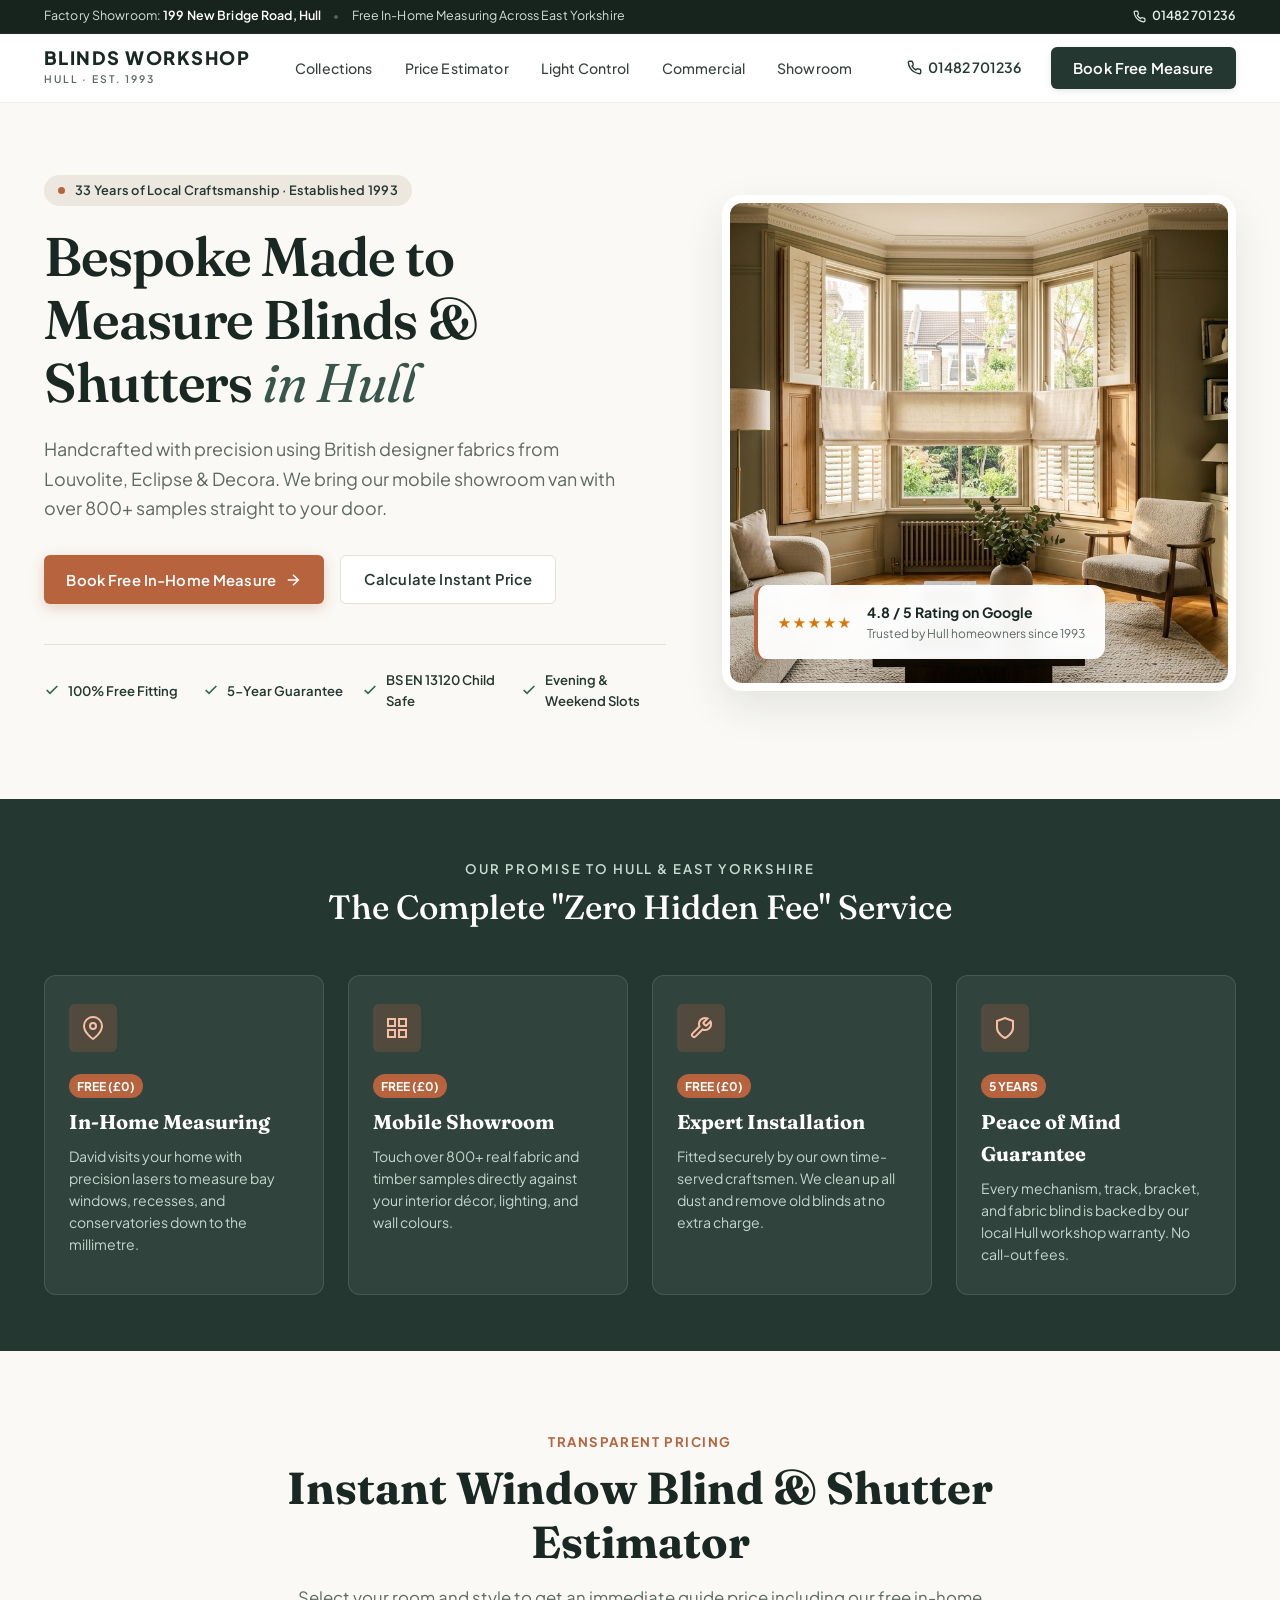
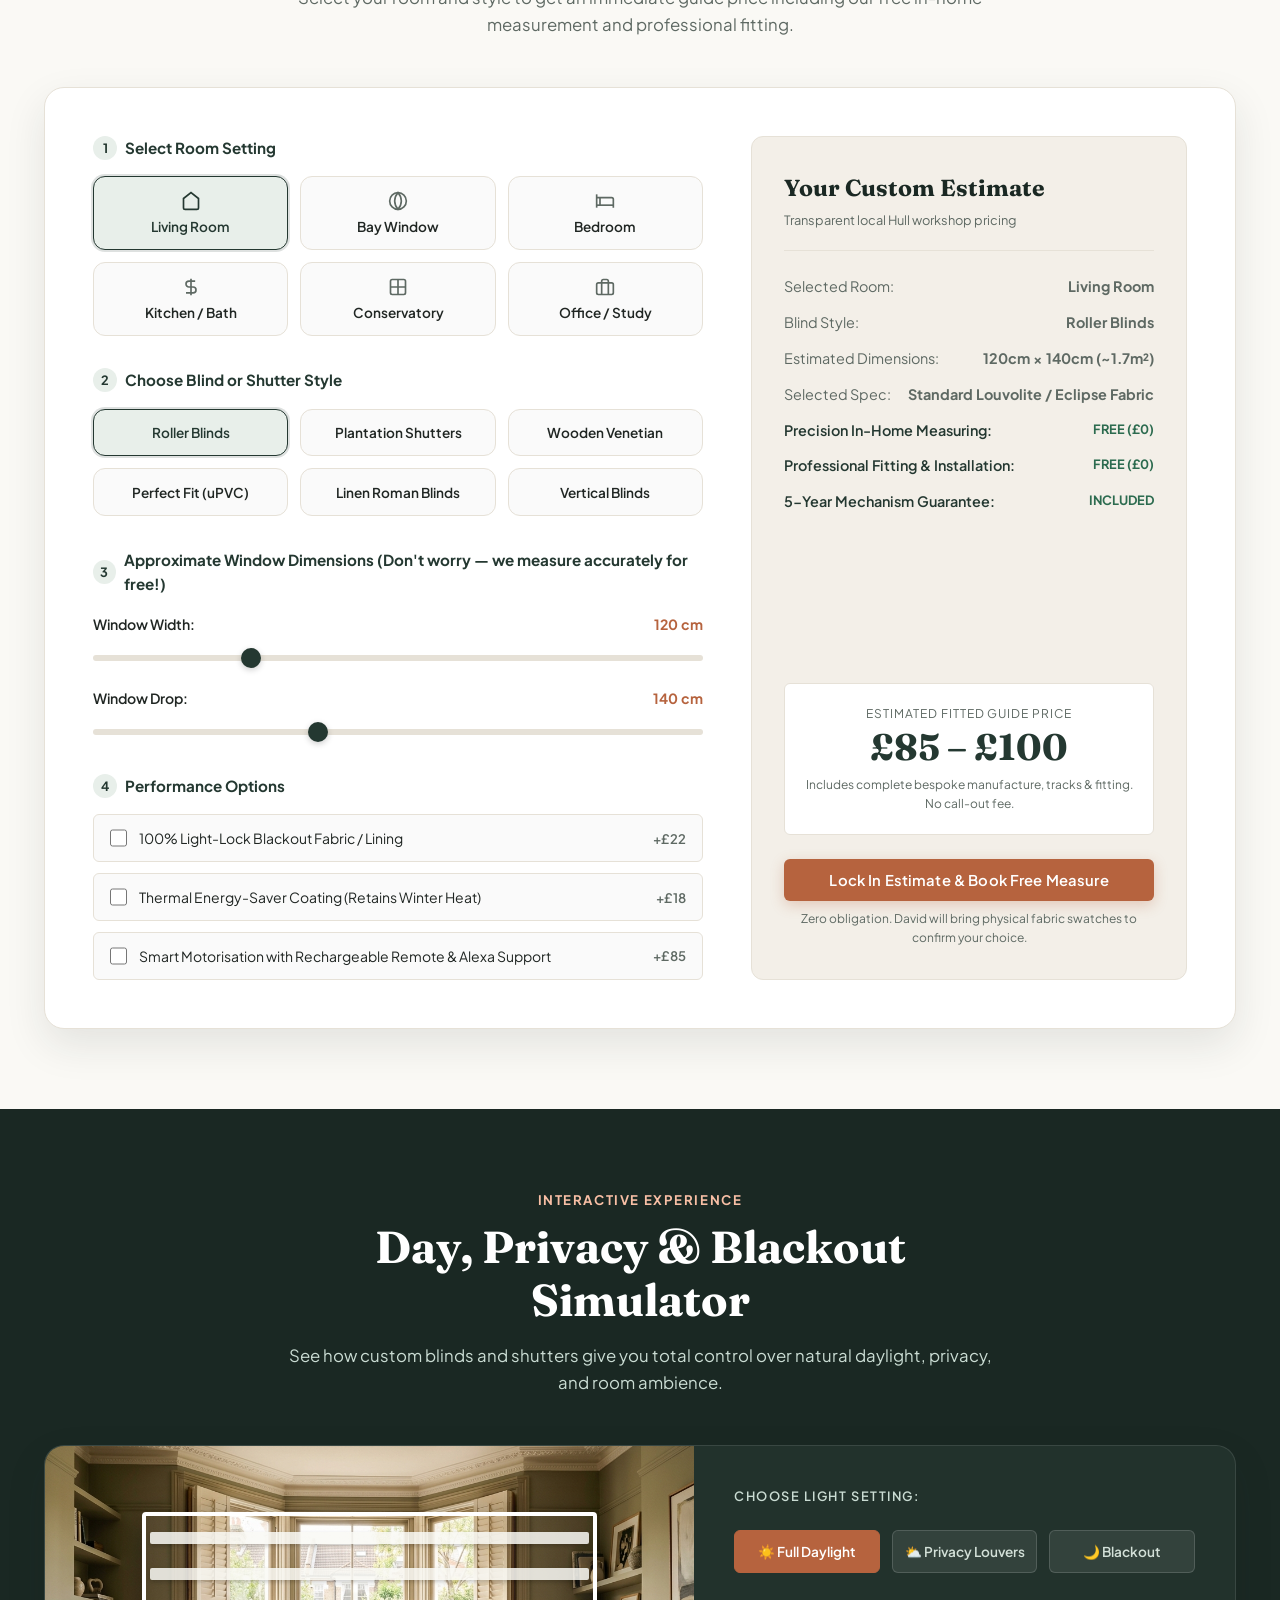
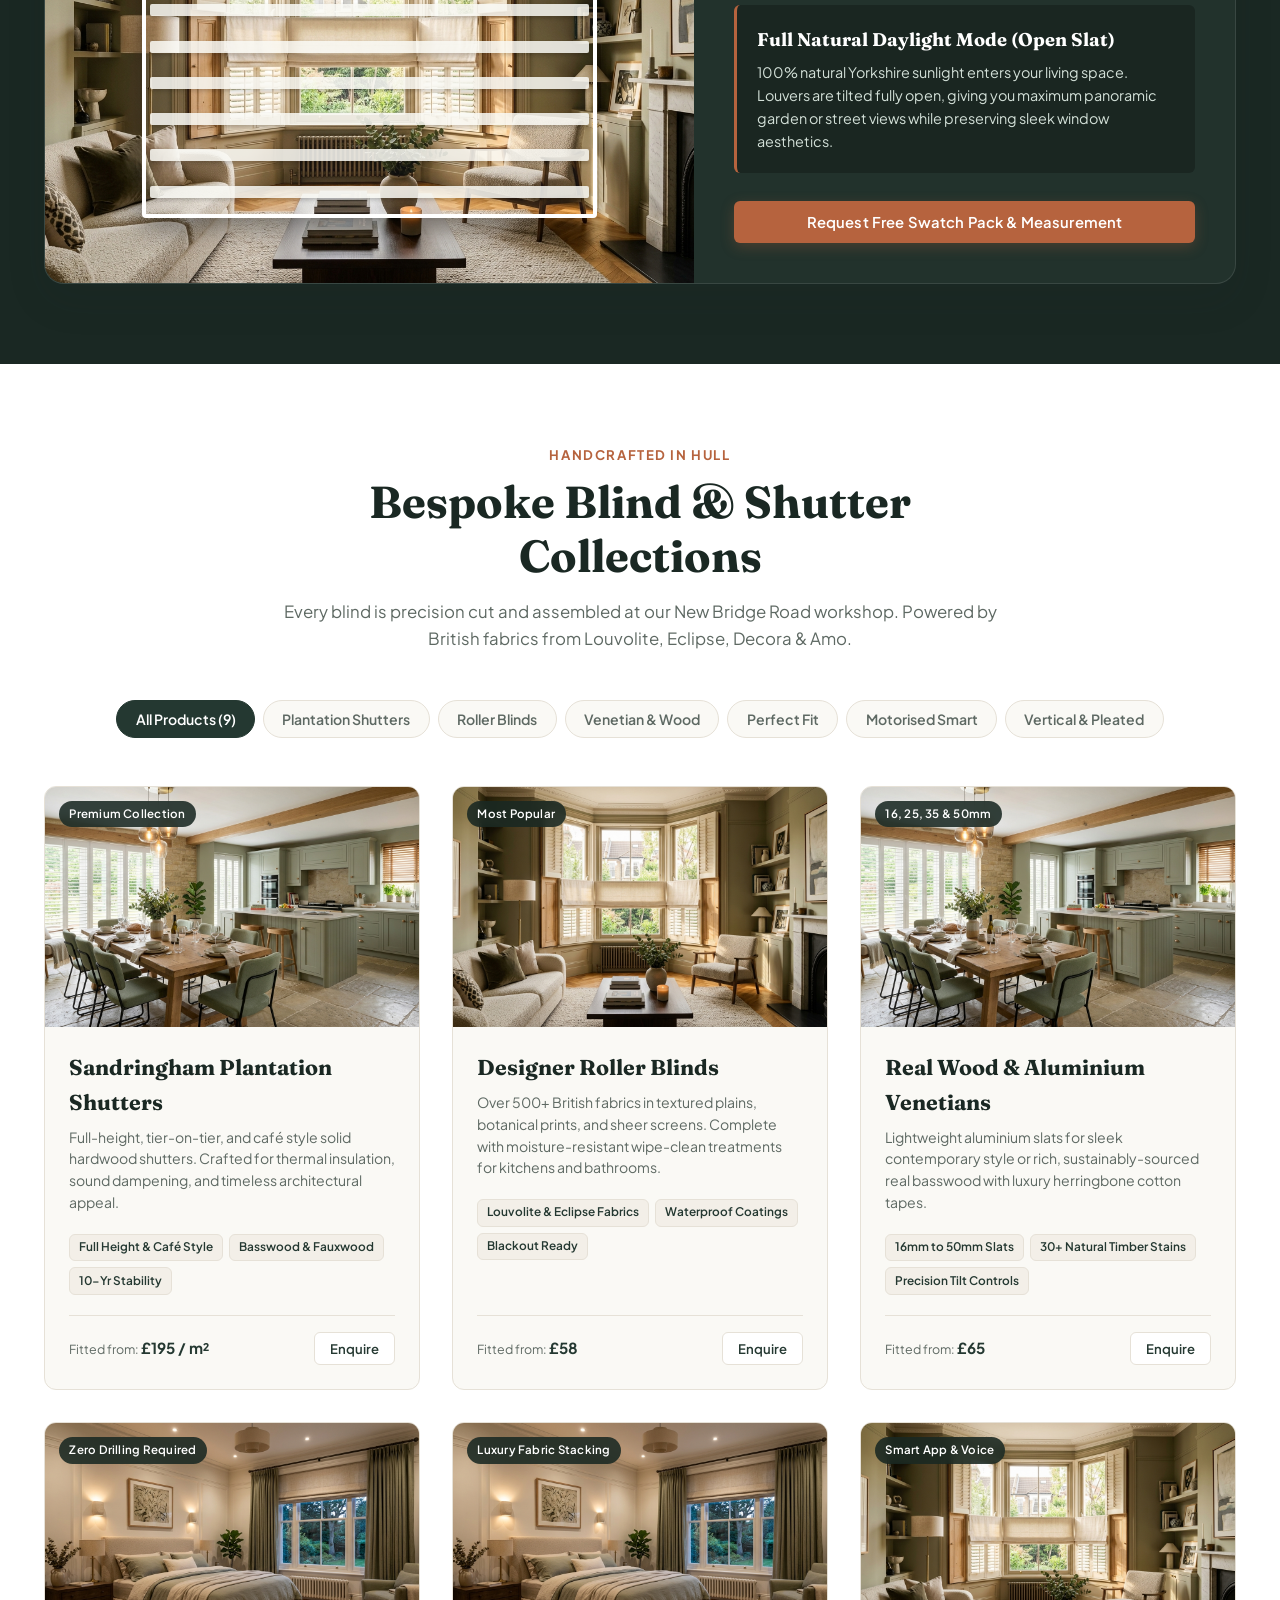
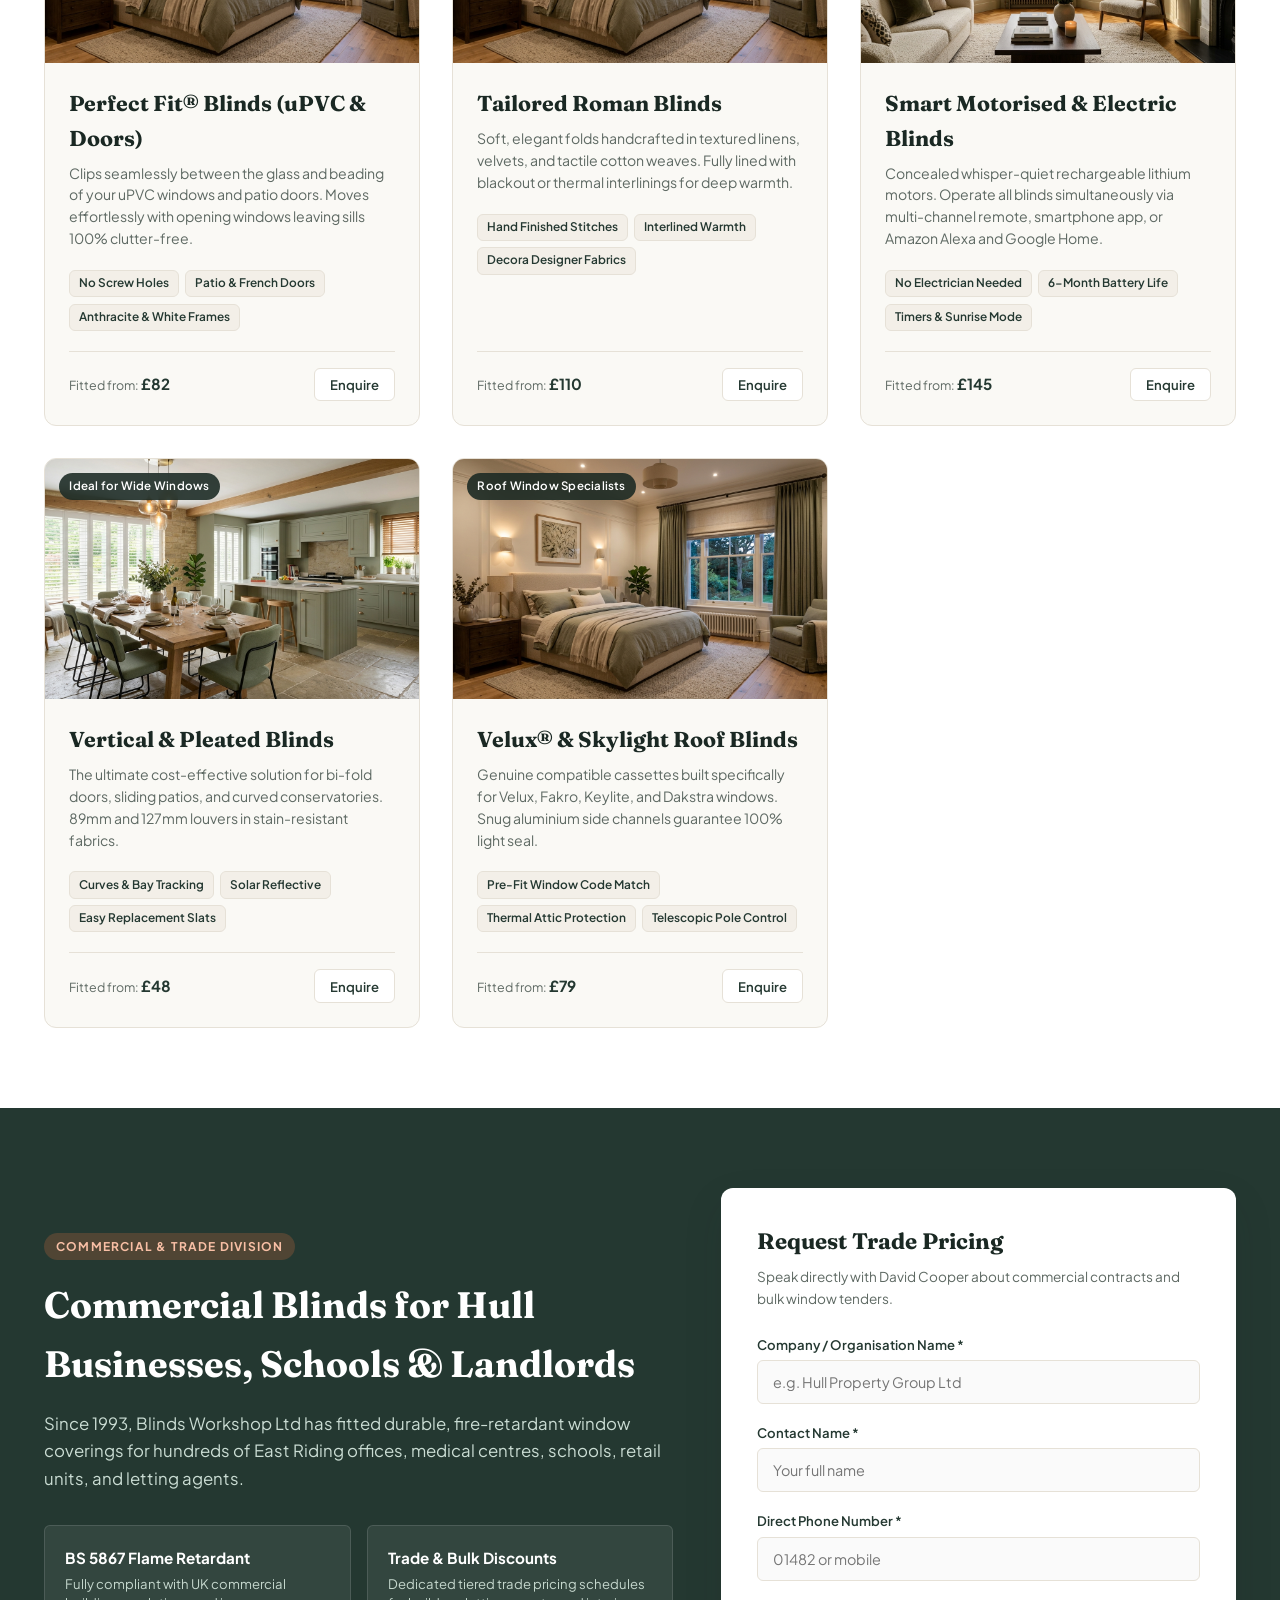
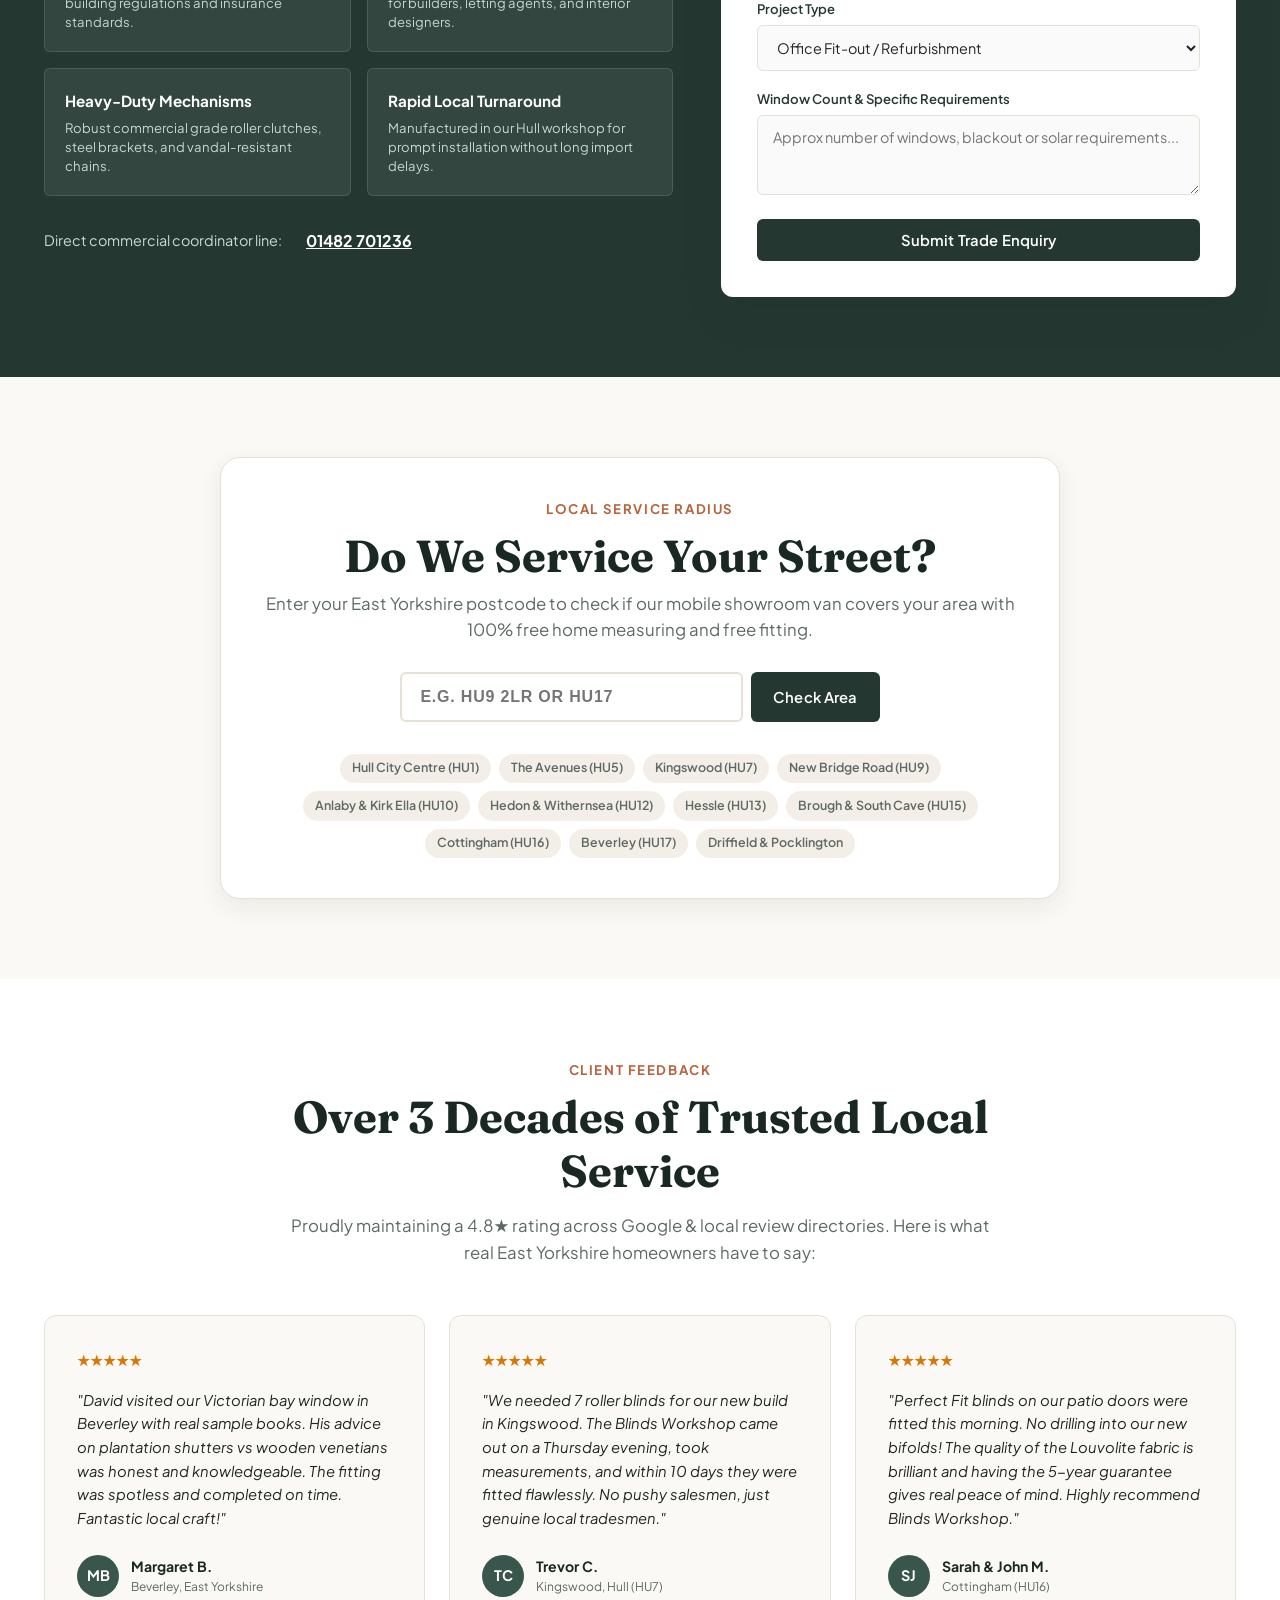
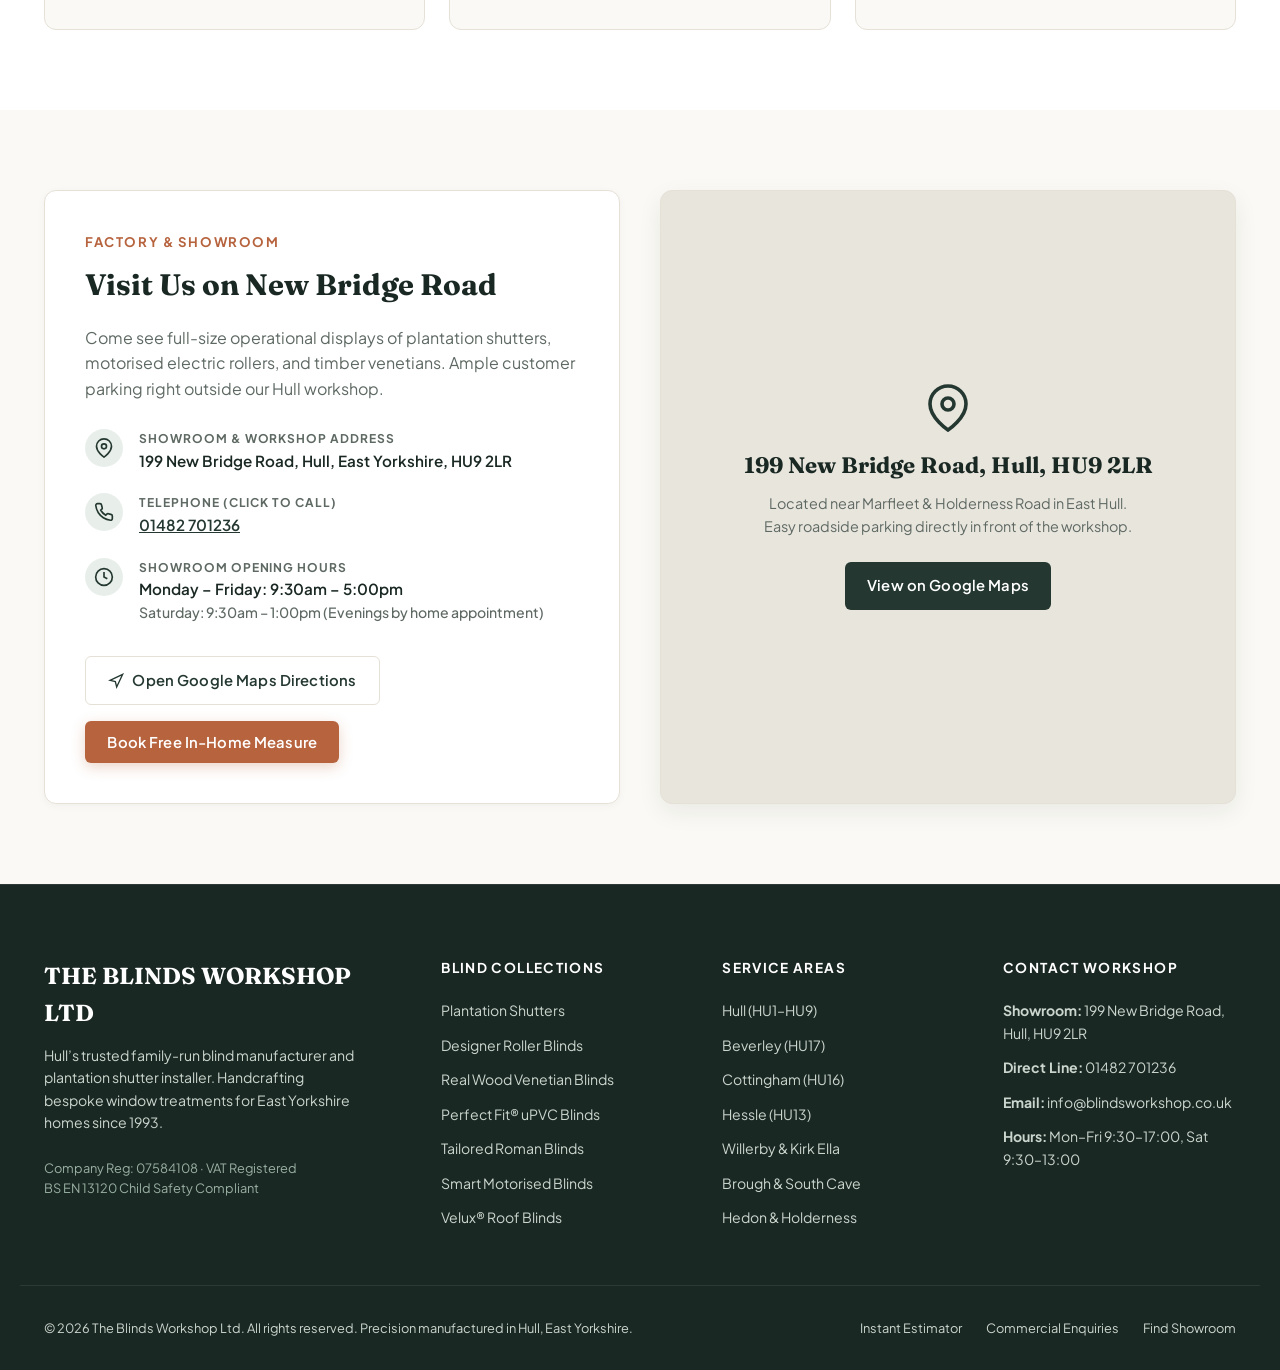
==== index.html @ 88112464 "Initial commit: The Blinds Workshop Ltd website" ====
<!DOCTYPE html>
<html lang="en-GB">
<head>
  <meta charset="UTF-8">
  <meta name="viewport" content="width=device-width, initial-scale=1.0">
  <title>The Blinds Workshop Hull | Bespoke Made to Measure Blinds & Shutters</title>
  <meta name="description" content="Hull's bespoke window blinds and plantation shutter specialists since 1993. Free home measuring, free expert advice, and 100% free professional fitting across East Yorkshire. Call 01482 701236.">
  <meta name="keywords" content="blinds hull, plantation shutters hull, bespoke blinds east yorkshire, wooden venetian blinds, roller blinds hull, new bridge road blinds">
  <meta name="author" content="The Blinds Workshop Ltd">
  <meta name="robots" content="index, follow">

  <!-- Geo Meta Tags for Local Hull SEO -->
  <meta name="geo.region" content="GB-ERY">
  <meta name="geo.placename" content="Kingston upon Hull">
  <meta name="geo.position" content="53.7538;-0.3015">
  <meta name="ICBM" content="53.7538, -0.3015">

  <!-- Open Graph / Social Sharing -->
  <meta property="og:type" content="website">
  <meta property="og:title" content="The Blinds Workshop Hull | Handcrafted Blinds & Plantation Shutters">
  <meta property="og:description" content="Supplying and manufacturing custom window blinds in Hull for over 33 years. 100% Free In-Home Measuring & Professional Installation. 5-Year Guarantee.">
  <meta property="og:url" content="https://blindsworkshop.co.uk/">
  <meta property="og:site_name" content="The Blinds Workshop Ltd">

  <!-- Stylesheet -->
  <link rel="stylesheet" href="styles.css">

  <!-- LocalBusiness Schema.org Structured Data -->
  <script type="application/ld+json">
  {
    "@context": "https://schema.org",
    "@type": "HomeAndConstructionBusiness",
    "name": "The Blinds Workshop Ltd",
    "image": "https://blindsworkshop.co.uk/images/hero-living.jpg",
    "@id": "https://blindsworkshop.co.uk",
    "url": "https://blindsworkshop.co.uk",
    "telephone": "+44-1482-701236",
    "priceRange": "££",
    "address": {
      "@type": "PostalAddress",
      "streetAddress": "199 New Bridge Road",
      "addressLocality": "Hull",
      "addressRegion": "East Yorkshire",
      "postalCode": "HU9 2LR",
      "addressCountry": "GB"
    },
    "geo": {
      "@type": "GeoCoordinates",
      "latitude": 53.7538,
      "longitude": -0.3015
    },
    "openingHoursSpecification": [
      {
        "@type": "OpeningHoursSpecification",
        "dayOfWeek": ["Monday", "Tuesday", "Wednesday", "Thursday", "Friday"],
        "opens": "09:30",
        "closes": "17:00"
      },
      {
        "@type": "OpeningHoursSpecification",
        "dayOfWeek": "Saturday",
        "opens": "09:30",
        "closes": "13:00"
      }
    ],
    "aggregateRating": {
      "@type": "AggregateRating",
      "ratingValue": "4.8",
      "reviewCount": "24",
      "bestRating": "5"
    },
    "founder": "David Cooper",
    "foundingDate": "1993",
    "areaServed": [
      "Hull", "Beverley", "Cottingham", "Hessle", "Willerby", "Anlaby", "Kirk Ella", "Brough", "Hedon", "Driffield"
    ]
  }
  </script>
</head>
<body>

  <!-- Top Announcement Bar -->
  <aside class="announcement-bar">
    <div class="container announcement-content">
      <div class="announcement-text">
        <span>Factory Showroom: <strong>199 New Bridge Road, Hull</strong></span>
        <span class="announcement-divider">•</span>
        <span>Free In-Home Measuring Across East Yorkshire</span>
      </div>
      <div class="announcement-phone">
        <a href="tel:01482701236" class="announcement-link">
          <svg width="13" height="13" viewBox="0 0 24 24" fill="none" stroke="currentColor" stroke-width="2.2"><path d="M22 16.92v3a2 2 0 0 1-2.18 2 19.79 19.79 0 0 1-8.63-3.07 19.5 19.5 0 0 1-6-6 19.79 19.79 0 0 1-3.07-8.67A2 2 0 0 1 4.11 2h3a2 2 0 0 1 2 1.72 12.84 12.84 0 0 0 .7 2.81 2 2 0 0 1-.45 2.11L8.09 9.91a16 16 0 0 0 6 6l1.27-1.27a2 2 0 0 1 2.11-.45 12.84 12.84 0 0 0 2.81.7A2 2 0 0 1 22 16.92z"></path></svg>
          01482 701236
        </a>
      </div>
    </div>
  </aside>

  <!-- Site Header & Navigation -->
  <header class="site-header">
    <div class="container header-inner">
      <a href="#" class="brand-logo" aria-label="The Blinds Workshop Ltd Homepage">
        <span class="brand-title">BLINDS WORKSHOP</span>
        <span class="brand-subtitle">HULL · EST. 1993</span>
      </a>

      <!-- Desktop Nav Links -->
      <nav aria-label="Main Navigation">
        <ul class="nav-links">
          <li><a href="#products" class="nav-link">Collections</a></li>
          <li><a href="#estimator" class="nav-link">Price Estimator</a></li>
          <li><a href="#light-simulator" class="nav-link">Light Control</a></li>
          <li><a href="#commercial" class="nav-link">Commercial</a></li>
          <li><a href="#showroom" class="nav-link">Showroom</a></li>
        </ul>
      </nav>

      <!-- Header Action Buttons -->
      <div class="header-actions">
        <a href="tel:01482701236" class="phone-link-clean" aria-label="Call Blinds Workshop on 01482 701236">
          <svg width="15" height="15" viewBox="0 0 24 24" fill="none" stroke="currentColor" stroke-width="2.2"><path d="M22 16.92v3a2 2 0 0 1-2.18 2 19.79 19.79 0 0 1-8.63-3.07 19.5 19.5 0 0 1-6-6 19.79 19.79 0 0 1-3.07-8.67A2 2 0 0 1 4.11 2h3a2 2 0 0 1 2 1.72 12.84 12.84 0 0 0 .7 2.81 2 2 0 0 1-.45 2.11L8.09 9.91a16 16 0 0 0 6 6l1.27-1.27a2 2 0 0 1 2.11-.45 12.84 12.84 0 0 0 2.81.7A2 2 0 0 1 22 16.92z"></path></svg>
          <span>01482 701236</span>
        </a>
        <button class="btn btn-clean-primary" data-open-modal="true" id="header-book-btn">Book Free Measure</button>

        <!-- Mobile Drawer Toggle -->
        <button class="mobile-menu-toggle" aria-label="Toggle mobile menu">
          <span></span>
          <span></span>
          <span></span>
        </button>
      </div>
    </div>
  </header>

  <!-- Mobile Slide-out Drawer -->
  <div class="mobile-nav-drawer" id="mobileDrawer">
    <ul class="mobile-nav-list">
      <li><a href="#products" class="mobile-nav-link">Blind Collections</a></li>
      <li><a href="#shutters" class="mobile-nav-link">Plantation Shutters</a></li>
      <li><a href="#estimator" class="mobile-nav-link">Instant Price Estimator</a></li>
      <li><a href="#light-simulator" class="mobile-nav-link">Light & Privacy Simulator</a></li>
      <li><a href="#commercial" class="mobile-nav-link">Commercial & Trade</a></li>
      <li><a href="#coverage" class="mobile-nav-link">East Riding Postcode Checker</a></li>
      <li><a href="#showroom" class="mobile-nav-link">Showroom & Workshop</a></li>
    </ul>
    <div style="margin-top: 1.5rem; display: flex; flex-direction: column; gap: 0.75rem;">
      <a href="tel:01482701236" class="btn btn-forest" style="width: 100%;">
        <svg width="16" height="16" viewBox="0 0 24 24" fill="none" stroke="currentColor" stroke-width="2"><path d="M22 16.92v3a2 2 0 0 1-2.18 2 19.79 19.79 0 0 1-8.63-3.07 19.5 19.5 0 0 1-6-6 19.79 19.79 0 0 1-3.07-8.67A2 2 0 0 1 4.11 2h3a2 2 0 0 1 2 1.72 12.84 12.84 0 0 0 .7 2.81 2 2 0 0 1-.45 2.11L8.09 9.91a16 16 0 0 0 6 6l1.27-1.27a2 2 0 0 1 2.11-.45 12.84 12.84 0 0 0 2.81.7A2 2 0 0 1 22 16.92z"></path></svg>
        Call 01482 701236
      </a>
      <button class="btn btn-primary" data-open-modal="true" style="width: 100%;">Book Free Home Measure</button>
    </div>
  </div>

  <main>
    <!-- Hero Section -->
    <section class="hero-section">
      <div class="container hero-grid">
        <div class="hero-content">
          <div class="hero-tag">
            <span class="hero-tag-dot"></span>
            33 Years of Local Craftsmanship · Established 1993
          </div>
          <h1 class="hero-title">
            Bespoke Made to Measure Blinds & Shutters <em>in Hull</em>
          </h1>
          <p class="hero-lead">
            Handcrafted with precision using British designer fabrics from Louvolite, Eclipse & Decora. We bring our mobile showroom van with over 800+ samples straight to your door.
          </p>
          <div class="hero-cta-group">
            <button class="btn btn-primary" data-open-modal="true">
              Book Free In-Home Measure
              <svg width="18" height="18" viewBox="0 0 24 24" fill="none" stroke="currentColor" stroke-width="2"><line x1="5" y1="12" x2="19" y2="12"></line><polyline points="12 5 19 12 12 19"></polyline></svg>
            </button>
            <a href="#estimator" class="btn btn-outline">
              Calculate Instant Price
            </a>
          </div>

          <!-- Trust Badges Row -->
          <div class="hero-trust-row">
            <div class="trust-item">
              <svg width="16" height="16" viewBox="0 0 24 24" fill="none" stroke="currentColor" stroke-width="2.5"><polyline points="20 6 9 17 4 12"/></svg>
              <span>100% Free Fitting</span>
            </div>
            <div class="trust-item">
              <svg width="16" height="16" viewBox="0 0 24 24" fill="none" stroke="currentColor" stroke-width="2.5"><polyline points="20 6 9 17 4 12"/></svg>
              <span>5-Year Guarantee</span>
            </div>
            <div class="trust-item">
              <svg width="16" height="16" viewBox="0 0 24 24" fill="none" stroke="currentColor" stroke-width="2.5"><polyline points="20 6 9 17 4 12"/></svg>
              <span>BS EN 13120 Child Safe</span>
            </div>
            <div class="trust-item">
              <svg width="16" height="16" viewBox="0 0 24 24" fill="none" stroke="currentColor" stroke-width="2.5"><polyline points="20 6 9 17 4 12"/></svg>
              <span>Evening & Weekend Slots</span>
            </div>
          </div>
        </div>

        <!-- Hero Visual / Image Card -->
        <div class="hero-visual-card">
          <div class="hero-image-wrapper">
            <img src="images/hero-living.jpg" alt="Living room bay window fitted with bespoke white plantation shutters and linen roman blinds in Hull home" width="800" height="480">
            <div class="hero-floating-badge">
              <div class="badge-stars">★★★★★</div>
              <div>
                <div class="badge-text-bold">4.8 / 5 Rating on Google</div>
                <div class="badge-text-sub">Trusted by Hull homeowners since 1993</div>
              </div>
            </div>
          </div>
        </div>
      </div>
    </section>

    <!-- The 4 Free Offers Stack Banner -->
    <section class="offer-stack-section">
      <div class="container">
        <div class="offer-stack-header">
          <span class="offer-stack-subtitle">Our Promise to Hull & East Yorkshire</span>
          <h2 class="offer-stack-title">The Complete "Zero Hidden Fee" Service</h2>
        </div>

        <div class="offers-grid">
          <!-- Card 1 -->
          <div class="offer-card">
            <div class="offer-icon-box">
              <svg width="24" height="24" viewBox="0 0 24 24" fill="none" stroke="currentColor" stroke-width="2"><path d="M21 10c0 7-9 13-9 13s-9-6-9-13a9 9 0 0 1 18 0z"></path><circle cx="12" cy="10" r="3"></circle></svg>
            </div>
            <span class="offer-price-tag">FREE (£0)</span>
            <h3 class="offer-card-title">In-Home Measuring</h3>
            <p class="offer-card-desc">David visits your home with precision lasers to measure bay windows, recesses, and conservatories down to the millimetre.</p>
          </div>

          <!-- Card 2 -->
          <div class="offer-card">
            <div class="offer-icon-box">
              <svg width="24" height="24" viewBox="0 0 24 24" fill="none" stroke="currentColor" stroke-width="2"><rect x="3" y="3" width="7" height="7"></rect><rect x="14" y="3" width="7" height="7"></rect><rect x="14" y="14" width="7" height="7"></rect><rect x="3" y="14" width="7" height="7"></rect></svg>
            </div>
            <span class="offer-price-tag">FREE (£0)</span>
            <h3 class="offer-card-title">Mobile Showroom</h3>
            <p class="offer-card-desc">Touch over 800+ real fabric and timber samples directly against your interior décor, lighting, and wall colours.</p>
          </div>

          <!-- Card 3 -->
          <div class="offer-card">
            <div class="offer-icon-box">
              <svg width="24" height="24" viewBox="0 0 24 24" fill="none" stroke="currentColor" stroke-width="2"><path d="M14.7 6.3a1 1 0 0 0 0 1.4l1.6 1.6a1 1 0 0 0 1.4 0l3.77-3.77a6 6 0 0 1-7.94 7.94l-6.91 6.91a2.12 2.12 0 0 1-3-3l6.91-6.91a6 6 0 0 1 7.94-7.94l-3.76 3.76z"></path></svg>
            </div>
            <span class="offer-price-tag">FREE (£0)</span>
            <h3 class="offer-card-title">Expert Installation</h3>
            <p class="offer-card-desc">Fitted securely by our own time-served craftsmen. We clean up all dust and remove old blinds at no extra charge.</p>
          </div>

          <!-- Card 4 -->
          <div class="offer-card">
            <div class="offer-icon-box">
              <svg width="24" height="24" viewBox="0 0 24 24" fill="none" stroke="currentColor" stroke-width="2"><path d="M12 22s8-4 8-10V5l-8-3-8 3v7c0 6 8 10 8 10z"></path></svg>
            </div>
            <span class="offer-price-tag">5 YEARS</span>
            <h3 class="offer-card-title">Peace of Mind Guarantee</h3>
            <p class="offer-card-desc">Every mechanism, track, bracket, and fabric blind is backed by our local Hull workshop warranty. No call-out fees.</p>
          </div>
        </div>
      </div>
    </section>

    <!-- Interactive Window Blind Price Estimator -->
    <section class="estimator-section" id="estimator">
      <div class="container">
        <div class="section-head">
          <span class="section-eyebrow">Transparent Pricing</span>
          <h2 class="section-heading">Instant Window Blind & Shutter Estimator</h2>
          <p class="section-sub">Select your room and style to get an immediate guide price including our free in-home measurement and professional fitting.</p>
        </div>

        <div class="estimator-container">
          <div class="estimator-layout">
            <!-- Left: Controls -->
            <div class="estimator-controls-col">
              <!-- Step 1: Room -->
              <div class="calc-step">
                <div class="calc-step-title">
                  <span class="step-num">1</span>
                  Select Room Setting
                </div>
                <div class="selector-grid">
                  <button type="button" class="selector-btn active" data-calc-room="Living Room">
                    <svg width="20" height="20" viewBox="0 0 24 24" fill="none" stroke="currentColor" stroke-width="2"><path d="M3 9l9-7 9 7v11a2 2 0 0 1-2 2H5a2 2 0 0 1-2-2z"></path></svg>
                    Living Room
                  </button>
                  <button type="button" class="selector-btn" data-calc-room="Bay Window">
                    <svg width="20" height="20" viewBox="0 0 24 24" fill="none" stroke="currentColor" stroke-width="2"><circle cx="12" cy="12" r="10"></circle><path d="M12 2a15.3 15.3 0 0 1 4 10 15.3 15.3 0 0 1-4 10 15.3 15.3 0 0 1-4-10 15.3 15.3 0 0 1 4-10z"></path></svg>
                    Bay Window
                  </button>
                  <button type="button" class="selector-btn" data-calc-room="Master Bedroom">
                    <svg width="20" height="20" viewBox="0 0 24 24" fill="none" stroke="currentColor" stroke-width="2"><path d="M2 4v16"></path><path d="M2 8h18a2 2 0 0 1 2 2v10"></path><path d="M2 17h20"></path><path d="M6 8v9"></path></svg>
                    Bedroom
                  </button>
                  <button type="button" class="selector-btn" data-calc-room="Kitchen / Bath">
                    <svg width="20" height="20" viewBox="0 0 24 24" fill="none" stroke="currentColor" stroke-width="2"><path d="M12 2v20M17 5H9.5a3.5 3.5 0 0 0 0 7h5a3.5 3.5 0 0 1 0 7H6"></path></svg>
                    Kitchen / Bath
                  </button>
                  <button type="button" class="selector-btn" data-calc-room="Conservatory">
                    <svg width="20" height="20" viewBox="0 0 24 24" fill="none" stroke="currentColor" stroke-width="2"><rect x="3" y="3" width="18" height="18" rx="2"></rect><path d="M3 12h18M12 3v18"></path></svg>
                    Conservatory
                  </button>
                  <button type="button" class="selector-btn" data-calc-room="Office / Commercial">
                    <svg width="20" height="20" viewBox="0 0 24 24" fill="none" stroke="currentColor" stroke-width="2"><rect x="2" y="7" width="20" height="14" rx="2" ry="2"></rect><path d="M16 21V5a2 2 0 0 0-2-2h-4a2 2 0 0 0-2 2v16"></path></svg>
                    Office / Study
                  </button>
                </div>
              </div>

              <!-- Step 2: Blind Style -->
              <div class="calc-step">
                <div class="calc-step-title">
                  <span class="step-num">2</span>
                  Choose Blind or Shutter Style
                </div>
                <div class="selector-grid">
                  <button type="button" class="selector-btn active" data-calc-style="Roller Blinds">
                    Roller Blinds
                  </button>
                  <button type="button" class="selector-btn" data-calc-style="Plantation Shutters">
                    Plantation Shutters
                  </button>
                  <button type="button" class="selector-btn" data-calc-style="Wooden Venetian">
                    Wooden Venetian
                  </button>
                  <button type="button" class="selector-btn" data-calc-style="Perfect Fit">
                    Perfect Fit (uPVC)
                  </button>
                  <button type="button" class="selector-btn" data-calc-style="Roman Blinds">
                    Linen Roman Blinds
                  </button>
                  <button type="button" class="selector-btn" data-calc-style="Vertical Blinds">
                    Vertical Blinds
                  </button>
                </div>
              </div>

              <!-- Step 3: Approximate Size -->
              <div class="calc-step">
                <div class="calc-step-title">
                  <span class="step-num">3</span>
                  Approximate Window Dimensions (Don't worry — we measure accurately for free!)
                </div>
                <div class="slider-group">
                  <div class="slider-label">
                    <span>Window Width:</span>
                    <span class="slider-value" id="calc-width-val">120 cm</span>
                  </div>
                  <input type="range" id="calc-width" min="60" max="300" step="5" value="120">
                </div>
                <div class="slider-group">
                  <div class="slider-label">
                    <span>Window Drop:</span>
                    <span class="slider-value" id="calc-drop-val">140 cm</span>
                  </div>
                  <input type="range" id="calc-drop" min="60" max="280" step="5" value="140">
                </div>
              </div>

              <!-- Step 4: Optional Upgrades -->
              <div class="calc-step" style="margin-bottom: 0;">
                <div class="calc-step-title">
                  <span class="step-num">4</span>
                  Performance Options
                </div>
                <div class="addons-list">
                  <label class="addon-checkbox-label">
                    <input type="checkbox" id="addon-blackout">
                    <div class="addon-info">
                      <span>100% Light-Lock Blackout Fabric / Lining</span>
                      <span class="addon-price">+£22</span>
                    </div>
                  </label>
                  <label class="addon-checkbox-label">
                    <input type="checkbox" id="addon-thermal">
                    <div class="addon-info">
                      <span>Thermal Energy-Saver Coating (Retains Winter Heat)</span>
                      <span class="addon-price">+£18</span>
                    </div>
                  </label>
                  <label class="addon-checkbox-label">
                    <input type="checkbox" id="addon-motorised">
                    <div class="addon-info">
                      <span>Smart Motorisation with Rechargeable Remote & Alexa Support</span>
                      <span class="addon-price">+£85</span>
                    </div>
                  </label>
                </div>
              </div>
            </div>

            <!-- Right: Live Summary & Booking Lock-In -->
            <div class="estimator-summary-col">
              <div class="estimator-summary-card">
                <div>
                  <div class="summary-header">
                    <h3 class="summary-title">Your Custom Estimate</h3>
                    <p style="font-size: 0.8rem; color: var(--color-text-muted); margin-top: 4px;">Transparent local Hull workshop pricing</p>
                  </div>

                  <ul class="summary-specs-list">
                    <li class="summary-spec-row">
                      <span>Selected Room:</span>
                      <strong id="summary-room">Living Room</strong>
                    </li>
                    <li class="summary-spec-row">
                      <span>Blind Style:</span>
                      <strong id="summary-style">Roller Blinds</strong>
                    </li>
                    <li class="summary-spec-row">
                      <span>Estimated Dimensions:</span>
                      <strong id="summary-dims">120cm × 140cm</strong>
                    </li>
                    <li class="summary-spec-row">
                      <span>Selected Spec:</span>
                      <strong id="summary-options">Standard Louvolite / Eclipse Fabric</strong>
                    </li>
                    <li class="summary-spec-row highlight">
                      <span>Precision In-Home Measuring:</span>
                      <span class="free-tag">Free (£0)</span>
                    </li>
                    <li class="summary-spec-row highlight">
                      <span>Professional Fitting & Installation:</span>
                      <span class="free-tag">Free (£0)</span>
                    </li>
                    <li class="summary-spec-row highlight">
                      <span>5-Year Mechanism Guarantee:</span>
                      <span class="free-tag">Included</span>
                    </li>
                  </ul>
                </div>

                <div>
                  <div class="price-display-block">
                    <div class="price-guide-label">Estimated Fitted Guide Price</div>
                    <div class="price-range-main" id="summary-price-display">£75 – £92</div>
                    <div class="price-guarantee-note">Includes complete bespoke manufacture, tracks & fitting. No call-out fee.</div>
                  </div>

                  <button type="button" class="btn btn-primary" id="btn-book-with-estimate" style="width: 100%;">
                    Lock In Estimate & Book Free Measure
                  </button>
                  <p style="text-align: center; font-size: 0.75rem; color: var(--color-text-muted); margin-top: 0.5rem;">
                    Zero obligation. David will bring physical fabric swatches to confirm your choice.
                  </p>
                </div>
              </div>
            </div>
          </div>
        </div>
      </div>
    </section>

    <!-- Day / Night Light Control Simulator -->
    <section class="light-simulator-section" id="light-simulator">
      <div class="container">
        <div class="section-head">
          <span class="section-eyebrow" style="color: #F8BFA5;">Interactive Experience</span>
          <h2 class="section-heading" style="color: #FFFFFF;">Day, Privacy & Blackout Simulator</h2>
          <p class="section-sub" style="color: #CADCD3;">See how custom blinds and shutters give you total control over natural daylight, privacy, and room ambience.</p>
        </div>

        <div class="simulator-box">
          <div class="simulator-stage" id="sim-stage" style="background-image: url('images/hero-living.jpg');">
            <div class="simulator-overlay" id="sim-overlay"></div>
            <!-- Simulated Blinds Frame -->
            <div class="blinds-louver-sim">
              <div class="louver-slat"></div>
              <div class="louver-slat"></div>
              <div class="louver-slat"></div>
              <div class="louver-slat"></div>
              <div class="louver-slat"></div>
              <div class="louver-slat"></div>
              <div class="louver-slat"></div>
              <div class="louver-slat"></div>
            </div>
          </div>

          <div class="simulator-controls">
            <span style="font-size: 0.8rem; text-transform: uppercase; letter-spacing: 0.12em; color: #CADCD3; font-weight: 600;">Choose Light Setting:</span>
            
            <div class="mode-pills">
              <button type="button" class="mode-pill active" data-mode="day">
                ☀️ Full Daylight
              </button>
              <button type="button" class="mode-pill" data-mode="privacy">
                ⛅ Privacy Louvers
              </button>
              <button type="button" class="mode-pill" data-mode="blackout">
                🌙 Blackout
              </button>
            </div>

            <div class="simulator-desc-box">
              <h4 id="sim-mode-title" style="font-family: var(--font-heading); font-size: 1.15rem; color: #FFFFFF; margin-bottom: 0.4rem;">
                Full Natural Daylight Mode (Open Slat)
              </h4>
              <p id="sim-mode-desc">
                100% natural Yorkshire sunlight enters your living space. Louvers are tilted fully open, giving you maximum panoramic garden or street views while preserving sleek window aesthetics.
              </p>
            </div>

            <div style="margin-top: 1.75rem;">
              <button class="btn btn-primary" data-open-modal="true" style="width: 100%;">
                Request Free Swatch Pack & Measurement
              </button>
            </div>
          </div>
        </div>
      </div>
    </section>

    <!-- Product Collections Section -->
    <section class="products-section" id="products">
      <div class="container">
        <div class="section-head">
          <span class="section-eyebrow">Handcrafted in Hull</span>
          <h2 class="section-heading">Bespoke Blind & Shutter Collections</h2>
          <p class="section-sub">Every blind is precision cut and assembled at our New Bridge Road workshop. Powered by British fabrics from Louvolite, Eclipse, Decora & Amo.</p>
        </div>

        <!-- Filter Tabs -->
        <div class="product-filters">
          <button type="button" class="filter-btn active" data-filter="all">All Products (9)</button>
          <button type="button" class="filter-btn" data-filter="shutters">Plantation Shutters</button>
          <button type="button" class="filter-btn" data-filter="roller">Roller Blinds</button>
          <button type="button" class="filter-btn" data-filter="venetian">Venetian & Wood</button>
          <button type="button" class="filter-btn" data-filter="perfectfit">Perfect Fit</button>
          <button type="button" class="filter-btn" data-filter="motorised">Motorised Smart</button>
          <button type="button" class="filter-btn" data-filter="vertical">Vertical & Pleated</button>
        </div>

        <!-- Products Grid -->
        <div class="products-grid">
          <!-- 1. Plantation Shutters -->
          <div class="product-card" data-category="shutters">
            <div class="product-img-wrap">
              <img src="images/shutters-dining.jpg" alt="Sandringham custom wooden plantation shutters fitted in Hull dining room" loading="lazy">
              <span class="product-badge">Premium Collection</span>
            </div>
            <div class="product-body">
              <h3 class="product-title">Sandringham Plantation Shutters</h3>
              <p class="product-desc">Full-height, tier-on-tier, and café style solid hardwood shutters. Crafted for thermal insulation, sound dampening, and timeless architectural appeal.</p>
              <div class="product-features-tags">
                <span class="spec-tag">Full Height & Café Style</span>
                <span class="spec-tag">Basswood & Fauxwood</span>
                <span class="spec-tag">10-Yr Stability</span>
              </div>
              <div class="product-card-footer">
                <div class="product-price-guide">Fitted from: <span>£195 / m²</span></div>
                <button class="btn btn-outline" style="padding: 0.45rem 0.9rem; font-size: 0.82rem;" data-open-modal="true">Enquire</button>
              </div>
            </div>
          </div>

          <!-- 2. Roller Blinds -->
          <div class="product-card" data-category="roller">
            <div class="product-img-wrap">
              <img src="images/hero-living.jpg" alt="Roller blinds with designer Louvolite fabrics in contemporary Hull home" loading="lazy">
              <span class="product-badge">Most Popular</span>
            </div>
            <div class="product-body">
              <h3 class="product-title">Designer Roller Blinds</h3>
              <p class="product-desc">Over 500+ British fabrics in textured plains, botanical prints, and sheer screens. Complete with moisture-resistant wipe-clean treatments for kitchens and bathrooms.</p>
              <div class="product-features-tags">
                <span class="spec-tag">Louvolite & Eclipse Fabrics</span>
                <span class="spec-tag">Waterproof Coatings</span>
                <span class="spec-tag">Blackout Ready</span>
              </div>
              <div class="product-card-footer">
                <div class="product-price-guide">Fitted from: <span>£58</span></div>
                <button class="btn btn-outline" style="padding: 0.45rem 0.9rem; font-size: 0.82rem;" data-open-modal="true">Enquire</button>
              </div>
            </div>
          </div>

          <!-- 3. Wooden & Aluminium Venetian -->
          <div class="product-card" data-category="venetian">
            <div class="product-img-wrap">
              <img src="images/shutters-dining.jpg" alt="Bespoke natural timber venetian blinds with tape finish" loading="lazy">
              <span class="product-badge">16, 25, 35 & 50mm</span>
            </div>
            <div class="product-body">
              <h3 class="product-title">Real Wood & Aluminium Venetians</h3>
              <p class="product-desc">Lightweight aluminium slats for sleek contemporary style or rich, sustainably-sourced real basswood with luxury herringbone cotton tapes.</p>
              <div class="product-features-tags">
                <span class="spec-tag">16mm to 50mm Slats</span>
                <span class="spec-tag">30+ Natural Timber Stains</span>
                <span class="spec-tag">Precision Tilt Controls</span>
              </div>
              <div class="product-card-footer">
                <div class="product-price-guide">Fitted from: <span>£65</span></div>
                <button class="btn btn-outline" style="padding: 0.45rem 0.9rem; font-size: 0.82rem;" data-open-modal="true">Enquire</button>
              </div>
            </div>
          </div>

          <!-- 4. Drill-Free Perfect Fit Blinds -->
          <div class="product-card" data-category="perfectfit">
            <div class="product-img-wrap">
              <img src="images/bedroom-roman.jpg" alt="Perfect fit blinds fitted directly into uPVC window frames without drilling" loading="lazy">
              <span class="product-badge">Zero Drilling Required</span>
            </div>
            <div class="product-body">
              <h3 class="product-title">Perfect Fit® Blinds (uPVC & Doors)</h3>
              <p class="product-desc">Clips seamlessly between the glass and beading of your uPVC windows and patio doors. Moves effortlessly with opening windows leaving sills 100% clutter-free.</p>
              <div class="product-features-tags">
                <span class="spec-tag">No Screw Holes</span>
                <span class="spec-tag">Patio & French Doors</span>
                <span class="spec-tag">Anthracite & White Frames</span>
              </div>
              <div class="product-card-footer">
                <div class="product-price-guide">Fitted from: <span>£82</span></div>
                <button class="btn btn-outline" style="padding: 0.45rem 0.9rem; font-size: 0.82rem;" data-open-modal="true">Enquire</button>
              </div>
            </div>
          </div>

          <!-- 5. Tailored Roman Blinds -->
          <div class="product-card" data-category="roller">
            <div class="product-img-wrap">
              <img src="images/bedroom-roman.jpg" alt="Tailored soft linen roman blinds in master bedroom" loading="lazy">
              <span class="product-badge">Luxury Fabric Stacking</span>
            </div>
            <div class="product-body">
              <h3 class="product-title">Tailored Roman Blinds</h3>
              <p class="product-desc">Soft, elegant folds handcrafted in textured linens, velvets, and tactile cotton weaves. Fully lined with blackout or thermal interlinings for deep warmth.</p>
              <div class="product-features-tags">
                <span class="spec-tag">Hand Finished Stitches</span>
                <span class="spec-tag">Interlined Warmth</span>
                <span class="spec-tag">Decora Designer Fabrics</span>
              </div>
              <div class="product-card-footer">
                <div class="product-price-guide">Fitted from: <span>£110</span></div>
                <button class="btn btn-outline" style="padding: 0.45rem 0.9rem; font-size: 0.82rem;" data-open-modal="true">Enquire</button>
              </div>
            </div>
          </div>

          <!-- 6. Smart Motorised Blinds -->
          <div class="product-card" data-category="motorised">
            <div class="product-img-wrap">
              <img src="images/hero-living.jpg" alt="Rechargeable motorised blinds operated by smart phone app in Hull home" loading="lazy">
              <span class="product-badge">Smart App & Voice</span>
            </div>
            <div class="product-body">
              <h3 class="product-title">Smart Motorised & Electric Blinds</h3>
              <p class="product-desc">Concealed whisper-quiet rechargeable lithium motors. Operate all blinds simultaneously via multi-channel remote, smartphone app, or Amazon Alexa and Google Home.</p>
              <div class="product-features-tags">
                <span class="spec-tag">No Electrician Needed</span>
                <span class="spec-tag">6-Month Battery Life</span>
                <span class="spec-tag">Timers & Sunrise Mode</span>
              </div>
              <div class="product-card-footer">
                <div class="product-price-guide">Fitted from: <span>£145</span></div>
                <button class="btn btn-outline" style="padding: 0.45rem 0.9rem; font-size: 0.82rem;" data-open-modal="true">Enquire</button>
              </div>
            </div>
          </div>

          <!-- 7. Vertical & Conservatory Blinds -->
          <div class="product-card" data-category="vertical">
            <div class="product-img-wrap">
              <img src="images/shutters-dining.jpg" alt="Vertical blinds fitted across large patio glass doors" loading="lazy">
              <span class="product-badge">Ideal for Wide Windows</span>
            </div>
            <div class="product-body">
              <h3 class="product-title">Vertical & Pleated Blinds</h3>
              <p class="product-desc">The ultimate cost-effective solution for bi-fold doors, sliding patios, and curved conservatories. 89mm and 127mm louvers in stain-resistant fabrics.</p>
              <div class="product-features-tags">
                <span class="spec-tag">Curves & Bay Tracking</span>
                <span class="spec-tag">Solar Reflective</span>
                <span class="spec-tag">Easy Replacement Slats</span>
              </div>
              <div class="product-card-footer">
                <div class="product-price-guide">Fitted from: <span>£48</span></div>
                <button class="btn btn-outline" style="padding: 0.45rem 0.9rem; font-size: 0.82rem;" data-open-modal="true">Enquire</button>
              </div>
            </div>
          </div>

          <!-- 8. Velux Roof & Skylight Blinds -->
          <div class="product-card" data-category="roller">
            <div class="product-img-wrap">
              <img src="images/bedroom-roman.jpg" alt="Velux skylight blinds in attic conversion bedroom" loading="lazy">
              <span class="product-badge">Roof Window Specialists</span>
            </div>
            <div class="product-body">
              <h3 class="product-title">Velux® & Skylight Roof Blinds</h3>
              <p class="product-desc">Genuine compatible cassettes built specifically for Velux, Fakro, Keylite, and Dakstra windows. Snug aluminium side channels guarantee 100% light seal.</p>
              <div class="product-features-tags">
                <span class="spec-tag">Pre-Fit Window Code Match</span>
                <span class="spec-tag">Thermal Attic Protection</span>
                <span class="spec-tag">Telescopic Pole Control</span>
              </div>
              <div class="product-card-footer">
                <div class="product-price-guide">Fitted from: <span>£79</span></div>
                <button class="btn btn-outline" style="padding: 0.45rem 0.9rem; font-size: 0.82rem;" data-open-modal="true">Enquire</button>
              </div>
            </div>
          </div>
        </div>
      </div>
    </section>

    <!-- Commercial & Trade Division -->
    <section class="commercial-section" id="commercial">
      <div class="container">
        <div class="commercial-box">
          <div class="commercial-info">
            <span class="commercial-badge">Commercial & Trade Division</span>
            <h2 class="commercial-title">Commercial Blinds for Hull Businesses, Schools & Landlords</h2>
            <p style="color: #CADCD3; line-height: 1.65; font-size: 1.05rem;">
              Since 1993, Blinds Workshop Ltd has fitted durable, fire-retardant window coverings for hundreds of East Riding offices, medical centres, schools, retail units, and letting agents.
            </p>

            <div class="commercial-features">
              <div class="commercial-feature-card">
                <h4>BS 5867 Flame Retardant</h4>
                <p>Fully compliant with UK commercial building regulations and insurance standards.</p>
              </div>
              <div class="commercial-feature-card">
                <h4>Trade & Bulk Discounts</h4>
                <p>Dedicated tiered trade pricing schedules for builders, letting agents, and interior designers.</p>
              </div>
              <div class="commercial-feature-card">
                <h4>Heavy-Duty Mechanisms</h4>
                <p>Robust commercial grade roller clutches, steel brackets, and vandal-resistant chains.</p>
              </div>
              <div class="commercial-feature-card">
                <h4>Rapid Local Turnaround</h4>
                <p>Manufactured in our Hull workshop for prompt installation without long import delays.</p>
              </div>
            </div>

            <div style="display: flex; gap: 1.5rem; align-items: center; margin-top: 1.5rem;">
              <span style="font-size: 0.9rem; color: #CADCD3;">Direct commercial coordinator line:</span>
              <a href="tel:01482701236" style="color: #FFFFFF; font-weight: 700; text-decoration: underline;">01482 701236</a>
            </div>
          </div>

          <!-- Trade Enquiry Form -->
          <div class="trade-enquiry-form-card">
            <h3 class="trade-form-title">Request Trade Pricing</h3>
            <p class="trade-form-sub">Speak directly with David Cooper about commercial contracts and bulk window tenders.</p>

            <form id="tradeForm">
              <div class="form-group">
                <label class="form-label" for="trade-company">Company / Organisation Name *</label>
                <input type="text" id="trade-company" class="form-input" placeholder="e.g. Hull Property Group Ltd" required>
              </div>
              <div class="form-group">
                <label class="form-label" for="trade-contact">Contact Name *</label>
                <input type="text" id="trade-contact" class="form-input" placeholder="Your full name" required>
              </div>
              <div class="form-group">
                <label class="form-label" for="trade-phone">Direct Phone Number *</label>
                <input type="tel" id="trade-phone" class="form-input" placeholder="01482 or mobile" required>
              </div>
              <div class="form-group">
                <label class="form-label" for="trade-type">Project Type</label>
                <select id="trade-type" class="form-select">
                  <option>Office Fit-out / Refurbishment</option>
                  <option>School / University Department</option>
                  <option>Landlord Rental Portfolio (HMO / AST)</option>
                  <option>Healthcare / Dental / Care Home</option>
                  <option>Architectural / Interior Design Spec</option>
                </select>
              </div>
              <div class="form-group">
                <label class="form-label" for="trade-details">Window Count & Specific Requirements</label>
                <textarea id="trade-details" rows="3" class="form-textarea" placeholder="Approx number of windows, blackout or solar requirements..."></textarea>
              </div>
              <button type="submit" class="btn btn-forest" style="width: 100%;">Submit Trade Enquiry</button>
            </form>
          </div>
        </div>
      </div>
    </section>

    <!-- East Yorkshire Postcode & Area Checker -->
    <section class="coverage-section" id="coverage">
      <div class="container">
        <div class="coverage-card">
          <span class="section-eyebrow">Local Service Radius</span>
          <h2 class="section-heading" style="margin-bottom: 0.5rem;">Do We Service Your Street?</h2>
          <p class="section-sub">Enter your East Yorkshire postcode to check if our mobile showroom van covers your area with 100% free home measuring and free fitting.</p>

          <div class="postcode-input-wrapper">
            <input type="text" id="postcode-input" class="postcode-input" placeholder="e.g. HU9 2LR or HU17" maxlength="8">
            <button type="button" id="postcode-check-btn" class="btn btn-forest">Check Area</button>
          </div>

          <div id="coverage-result" class="coverage-result-box"></div>

          <div class="coverage-pills-list">
            <span class="coverage-pill">Hull City Centre (HU1)</span>
            <span class="coverage-pill">The Avenues (HU5)</span>
            <span class="coverage-pill">Kingswood (HU7)</span>
            <span class="coverage-pill">New Bridge Road (HU9)</span>
            <span class="coverage-pill">Anlaby & Kirk Ella (HU10)</span>
            <span class="coverage-pill">Hedon & Withernsea (HU12)</span>
            <span class="coverage-pill">Hessle (HU13)</span>
            <span class="coverage-pill">Brough & South Cave (HU15)</span>
            <span class="coverage-pill">Cottingham (HU16)</span>
            <span class="coverage-pill">Beverley (HU17)</span>
            <span class="coverage-pill">Driffield & Pocklington</span>
          </div>
        </div>
      </div>
    </section>

    <!-- Verified Reviews & Reputation -->
    <section class="reviews-section" id="reviews">
      <div class="container">
        <div class="section-head">
          <span class="section-eyebrow">Client Feedback</span>
          <h2 class="section-heading">Over 3 Decades of Trusted Local Service</h2>
          <p class="section-sub">Proudly maintaining a 4.8★ rating across Google & local review directories. Here is what real East Yorkshire homeowners have to say:</p>
        </div>

        <div class="reviews-grid">
          <!-- Review 1 -->
          <div class="review-card">
            <div class="review-stars">★★★★★</div>
            <p class="review-quote">
              "David visited our Victorian bay window in Beverley with real sample books. His advice on plantation shutters vs wooden venetians was honest and knowledgeable. The fitting was spotless and completed on time. Fantastic local craft!"
            </p>
            <div class="reviewer-meta">
              <div class="reviewer-avatar">MB</div>
              <div>
                <div class="reviewer-name">Margaret B.</div>
                <div class="reviewer-loc">Beverley, East Yorkshire</div>
              </div>
            </div>
          </div>

          <!-- Review 2 -->
          <div class="review-card">
            <div class="review-stars">★★★★★</div>
            <p class="review-quote">
              "We needed 7 roller blinds for our new build in Kingswood. The Blinds Workshop came out on a Thursday evening, took measurements, and within 10 days they were fitted flawlessly. No pushy salesmen, just genuine local tradesmen."
            </p>
            <div class="reviewer-meta">
              <div class="reviewer-avatar">TC</div>
              <div>
                <div class="reviewer-name">Trevor C.</div>
                <div class="reviewer-loc">Kingswood, Hull (HU7)</div>
              </div>
            </div>
          </div>

          <!-- Review 3 -->
          <div class="review-card">
            <div class="review-stars">★★★★★</div>
            <p class="review-quote">
              "Perfect Fit blinds on our patio doors were fitted this morning. No drilling into our new bifolds! The quality of the Louvolite fabric is brilliant and having the 5-year guarantee gives real peace of mind. Highly recommend Blinds Workshop."
            </p>
            <div class="reviewer-meta">
              <div class="reviewer-avatar">SJ</div>
              <div>
                <div class="reviewer-name">Sarah & John M.</div>
                <div class="reviewer-loc">Cottingham (HU16)</div>
              </div>
            </div>
          </div>
        </div>
      </div>
    </section>

    <!-- Showroom & Workshop Location Hub -->
    <section class="showroom-section" id="showroom">
      <div class="container">
        <div class="showroom-grid">
          <div class="showroom-details-card">
            <span class="section-eyebrow">Factory & Showroom</span>
            <h2 class="showroom-heading">Visit Us on New Bridge Road</h2>
            <p style="color: var(--color-text-muted); line-height: 1.6; margin-bottom: 1.75rem;">
              Come see full-size operational displays of plantation shutters, motorised electric rollers, and timber venetians. Ample customer parking right outside our Hull workshop.
            </p>

            <div class="contact-meta-item">
              <div class="contact-icon-bubble">
                <svg width="20" height="20" viewBox="0 0 24 24" fill="none" stroke="currentColor" stroke-width="2"><path d="M21 10c0 7-9 13-9 13s-9-6-9-13a9 9 0 0 1 18 0z"></path><circle cx="12" cy="10" r="3"></circle></svg>
              </div>
              <div>
                <div class="contact-info-title">Showroom & Workshop Address</div>
                <div class="contact-info-value">199 New Bridge Road, Hull, East Yorkshire, HU9 2LR</div>
              </div>
            </div>

            <div class="contact-meta-item">
              <div class="contact-icon-bubble">
                <svg width="20" height="20" viewBox="0 0 24 24" fill="none" stroke="currentColor" stroke-width="2"><path d="M22 16.92v3a2 2 0 0 1-2.18 2 19.79 19.79 0 0 1-8.63-3.07 19.5 19.5 0 0 1-6-6 19.79 19.79 0 0 1-3.07-8.67A2 2 0 0 1 4.11 2h3a2 2 0 0 1 2 1.72 12.84 12.84 0 0 0 .7 2.81 2 2 0 0 1-.45 2.11L8.09 9.91a16 16 0 0 0 6 6l1.27-1.27a2 2 0 0 1 2.11-.45 12.84 12.84 0 0 0 2.81.7A2 2 0 0 1 22 16.92z"></path></svg>
              </div>
              <div>
                <div class="contact-info-title">Telephone (Click to Call)</div>
                <a href="tel:01482701236" class="contact-info-value" style="color: var(--color-primary-forest); text-decoration: underline;">01482 701236</a>
              </div>
            </div>

            <div class="contact-meta-item">
              <div class="contact-icon-bubble">
                <svg width="20" height="20" viewBox="0 0 24 24" fill="none" stroke="currentColor" stroke-width="2"><circle cx="12" cy="12" r="10"></circle><polyline points="12 6 12 12 16 14"></polyline></svg>
              </div>
              <div>
                <div class="contact-info-title">Showroom Opening Hours</div>
                <div class="contact-info-value">Monday – Friday: 9:30am – 5:00pm</div>
                <div class="contact-info-value" style="font-weight: 500; font-size: 0.88rem; color: var(--color-text-muted);">Saturday: 9:30am – 1:00pm (Evenings by home appointment)</div>
              </div>
            </div>

            <div style="margin-top: 2rem; display: flex; gap: 1rem; flex-wrap: wrap;">
              <a href="https://maps.app.goo.gl/wcz1fr8R3VcBgezi7" target="_blank" rel="noopener" class="btn btn-outline">
                <svg width="16" height="16" viewBox="0 0 24 24" fill="none" stroke="currentColor" stroke-width="2"><polygon points="3 11 22 2 13 21 11 13 3 11"></polygon></svg>
                Open Google Maps Directions
              </a>
              <button class="btn btn-primary" data-open-modal="true">Book Free In-Home Measure</button>
            </div>
          </div>

          <!-- Visual Map / Direction Card -->
          <div class="map-card-container">
            <div class="map-placeholder-box">
              <svg width="48" height="48" viewBox="0 0 24 24" fill="none" stroke="var(--color-primary-forest)" stroke-width="1.8" style="margin-bottom: 1rem;"><path d="M21 10c0 7-9 13-9 13s-9-6-9-13a9 9 0 0 1 18 0z"></path><circle cx="12" cy="10" r="3"></circle></svg>
              <h3 style="font-family: var(--font-heading); color: var(--color-primary-dark); font-size: 1.4rem; margin-bottom: 0.5rem;">
                199 New Bridge Road, Hull, HU9 2LR
              </h3>
              <p style="font-size: 0.9rem; color: var(--color-text-muted); max-width: 380px; margin-bottom: 1.5rem;">
                Located near Marfleet & Holderness Road in East Hull. Easy roadside parking directly in front of the workshop.
              </p>
              <a href="https://maps.app.goo.gl/wcz1fr8R3VcBgezi7" target="_blank" rel="noopener" class="btn btn-forest">
                View on Google Maps
              </a>
            </div>
          </div>
        </div>
      </div>
    </section>
  </main>

  <!-- Site Footer -->
  <footer class="site-footer">
    <div class="container footer-grid">
      <div class="footer-brand">
        <h3>THE BLINDS WORKSHOP LTD</h3>
        <p>Hull’s trusted family-run blind manufacturer and plantation shutter installer. Handcrafting bespoke window treatments for East Yorkshire homes since 1993.</p>
        <div style="font-size: 0.8rem; color: #9AB0A4;">
          Company Reg: 07584108 · VAT Registered<br>
          BS EN 13120 Child Safety Compliant
        </div>
      </div>

      <div>
        <h4 class="footer-col-title">Blind Collections</h4>
        <ul class="footer-links">
          <li><a href="#shutters">Plantation Shutters</a></li>
          <li><a href="#products">Designer Roller Blinds</a></li>
          <li><a href="#products">Real Wood Venetian Blinds</a></li>
          <li><a href="#products">Perfect Fit® uPVC Blinds</a></li>
          <li><a href="#products">Tailored Roman Blinds</a></li>
          <li><a href="#products">Smart Motorised Blinds</a></li>
          <li><a href="#products">Velux® Roof Blinds</a></li>
        </ul>
      </div>

      <div>
        <h4 class="footer-col-title">Service Areas</h4>
        <ul class="footer-links">
          <li><a href="#coverage">Hull (HU1–HU9)</a></li>
          <li><a href="#coverage">Beverley (HU17)</a></li>
          <li><a href="#coverage">Cottingham (HU16)</a></li>
          <li><a href="#coverage">Hessle (HU13)</a></li>
          <li><a href="#coverage">Willerby & Kirk Ella</a></li>
          <li><a href="#coverage">Brough & South Cave</a></li>
          <li><a href="#coverage">Hedon & Holderness</a></li>
        </ul>
      </div>

      <div>
        <h4 class="footer-col-title">Contact Workshop</h4>
        <ul class="footer-links">
          <li><strong>Showroom:</strong> 199 New Bridge Road, Hull, HU9 2LR</li>
          <li><strong>Direct Line:</strong> <a href="tel:01482701236">01482 701236</a></li>
          <li><strong>Email:</strong> <a href="mailto:info@blindsworkshop.co.uk">info@blindsworkshop.co.uk</a></li>
          <li><strong>Hours:</strong> Mon–Fri 9:30–17:00, Sat 9:30–13:00</li>
        </ul>
      </div>
    </div>

    <div class="container footer-bottom">
      <div>
        &copy; 2026 The Blinds Workshop Ltd. All rights reserved. Precision manufactured in Hull, East Yorkshire.
      </div>
      <div style="display: flex; gap: 1.5rem;">
        <a href="#estimator">Instant Estimator</a>
        <a href="#commercial">Commercial Enquiries</a>
        <a href="#showroom">Find Showroom</a>
      </div>
    </div>
  </footer>

  <!-- Mobile Sticky Bottom Action Bar (Transforms Mobile Conversions) -->
  <aside class="mobile-sticky-bar" aria-label="Mobile Quick Contacts">
    <a href="tel:01482701236" class="mobile-bar-btn call" aria-label="Call Blinds Workshop">
      <svg width="15" height="15" viewBox="0 0 24 24" fill="none" stroke="currentColor" stroke-width="2.2"><path d="M22 16.92v3a2 2 0 0 1-2.18 2 19.79 19.79 0 0 1-8.63-3.07 19.5 19.5 0 0 1-6-6 19.79 19.79 0 0 1-3.07-8.67A2 2 0 0 1 4.11 2h3a2 2 0 0 1 2 1.72 12.84 12.84 0 0 0 .7 2.81 2 2 0 0 1-.45 2.11L8.09 9.91a16 16 0 0 0 6 6l1.27-1.27a2 2 0 0 1 2.11-.45 12.84 12.84 0 0 0 2.81.7A2 2 0 0 1 22 16.92z"></path></svg>
      Call Us
    </a>
    <a href="https://wa.me/441482701236?text=Hello%20Blinds%20Workshop,%20I'd%20like%20to%20enquire%20about%20a%20free%20home%20measure." target="_blank" rel="noopener" class="mobile-bar-btn whatsapp" aria-label="WhatsApp Blinds Workshop">
      <svg width="15" height="15" viewBox="0 0 24 24" fill="none" stroke="currentColor" stroke-width="2.2"><path d="M21 11.5a8.38 8.38 0 0 1-.9 3.8 8.5 8.5 0 0 1-7.6 4.7 8.38 8.38 0 0 1-3.8-.9L3 21l1.9-5.7a8.38 8.38 0 0 1-.9-3.8 8.5 8.5 0 0 1 4.7-7.6 8.38 8.38 0 0 1 3.8-.9h.5a8.48 8.48 0 0 1 8 8v.5z"></path></svg>
      WhatsApp
    </a>
    <button class="mobile-bar-btn measure" data-open-modal="true">
      Book Measure
    </button>
  </aside>

  <!-- Lead Capture Modal (Free Home Measure & Quote Booking) -->
  <div class="modal-overlay" id="bookingModal" role="dialog" aria-modal="true" aria-labelledby="modalTitle">
    <div class="modal-card">
      <div class="modal-header">
        <div class="modal-header-text">
          <h3 id="modalTitle">Book Your Free In-Home Measure</h3>
          <p>We bring our mobile showroom van with 800+ swatches straight to your door.</p>
        </div>
        <button type="button" class="modal-close-btn" id="modalCloseBtn" aria-label="Close modal">&times;</button>
      </div>

      <div class="modal-body">
        <form id="freeMeasureForm">
          <div class="form-group">
            <label class="form-label" for="lead-name">Your Full Name *</label>
            <input type="text" id="lead-name" class="form-input" placeholder="e.g. David Smith" required>
          </div>

          <div style="display: grid; grid-template-columns: 1fr 1fr; gap: 0.75rem;">
            <div class="form-group">
              <label class="form-label" for="lead-phone">Phone Number *</label>
              <input type="tel" id="lead-phone" class="form-input" placeholder="07... or 01482..." required>
            </div>
            <div class="form-group">
              <label class="form-label" for="lead-postcode">Postcode *</label>
              <input type="text" id="lead-postcode" class="form-input" placeholder="e.g. HU9 2LR" required>
            </div>
          </div>

          <div class="form-group">
            <label class="form-label" for="lead-windows">Number of Windows / Rooms</label>
            <select id="lead-windows" class="form-select">
              <option>1 to 2 Windows</option>
              <option>3 to 5 Windows (Full Room/Flat)</option>
              <option>6 to 10 Windows (Whole House)</option>
              <option>Bay Window Specialist Appointment</option>
              <option>Conservatory / Patio Doors</option>
              <option>Commercial / Office (10+ Windows)</option>
            </select>
          </div>

          <div class="form-group">
            <label class="form-label" for="lead-time">Preferred Appointment Time</label>
            <select id="lead-time" class="form-select">
              <option>Morning (9:30am – 12:30pm)</option>
              <option>Afternoon (1:00pm – 4:30pm)</option>
              <option>Late Afternoon / Evening (5:00pm – 7:30pm)</option>
              <option>Saturday Slot</option>
            </select>
          </div>

          <div class="form-group">
            <label class="form-label" for="modal-notes">Specific Styles or Dimensions (Optional)</label>
            <textarea id="modal-notes" rows="2" class="form-textarea" placeholder="e.g. Interested in white wooden venetians and blackout roller blinds..."></textarea>
          </div>

          <div style="background-color: var(--color-primary-light-sage); padding: 0.75rem 1rem; border-radius: var(--radius-sm); font-size: 0.78rem; color: var(--color-primary-forest); margin-bottom: 1.25rem;">
            🔒 <strong>100% Free & No Obligation.</strong> Your details are used strictly by David & Kerry Cooper at The Blinds Workshop Ltd to confirm your home appointment.
          </div>

          <button type="submit" class="btn btn-primary" style="width: 100%;">
            Confirm Free In-Home Measure Request
          </button>
        </form>
      </div>
    </div>
  </div>

  <!-- JavaScript Logic -->
  <script src="app.js"></script>
</body>
</html>
---- styles.css ----
/* ==========================================================================
   THE BLINDS WORKSHOP LTD — HULL & EAST YORKSHIRE
   Design System: British Architectural Interior (Deep Sage, Warm Linen, Terracotta)
   Typography: Plus Jakarta Sans & Fraunces Editorial Serif
   ========================================================================== */

@import url('https://fonts.googleapis.com/css2?family=Fraunces:ital,opsz,wght@0,9..144,300..700;1,9..144,300..700&family=Plus+Jakarta+Sans:ital,wght@0,300;0,400;0,500;0,600;0,700;0,800;1,400&display=swap');

:root {
  /* Curated British Heritage Interior Palette (Strictly NO Navy/Gold) */
  --color-primary-dark: #1A2823;       /* Deep Forest Obsidian */
  --color-primary-forest: #243831;     /* Rich English Sage / Deep Forest */
  --color-primary-sage: #38564B;       /* Warm Heritage Sage */
  --color-primary-light-sage: #E8EFEA; /* Subtle Sage Tint */
  
  --color-bg-body: #FAF9F5;            /* Warm Architectural Linen */
  --color-bg-card: #FFFFFF;            /* Crisp Pure Alabaster */
  --color-bg-surface-warm: #F3EFE8;    /* Muted Cashmere Stone */
  --color-bg-surface-sand: #EAE5DC;    /* Soft Sandy Greige */
  
  --color-text-main: #202623;          /* Deep Muted Charcoal */
  --color-text-muted: #5E6963;         /* Soft Pebble Grey */
  --color-text-light: #8E9993;         /* Faded Slate */
  
  --color-accent-terracotta: #B6633E;  /* Burnished Warm Terracotta */
  --color-accent-terracotta-hover: #9E5330;
  --color-accent-sand: #D8C3A5;        /* Warm Natural Timber */
  --color-accent-olive: #4E604F;
  
  --color-border-subtle: #E6E1D7;
  --color-border-hover: #C5BFB3;
  --color-success: #2C6B4F;
  
  /* Typography */
  --font-heading: 'Fraunces', Georgia, serif;
  --font-body: 'Plus Jakarta Sans', -apple-system, BlinkMacSystemFont, sans-serif;
  
  /* Shadows & Elevations */
  --shadow-sm: 0 2px 8px rgba(26, 40, 35, 0.04);
  --shadow-md: 0 8px 24px rgba(26, 40, 35, 0.07);
  --shadow-lg: 0 16px 40px rgba(26, 40, 35, 0.1);
  --shadow-hover: 0 20px 48px rgba(26, 40, 35, 0.14);
  
  /* Radii */
  --radius-sm: 6px;
  --radius-md: 12px;
  --radius-lg: 20px;
  --radius-full: 9999px;
  
  /* Layout */
  --container-max: 1240px;
  --transition-smooth: all 0.25s cubic-bezier(0.16, 1, 0.3, 1);
}

/* Base Resets */
*, *::before, *::after {
  box-sizing: border-box;
  margin: 0;
  padding: 0;
}

html {
  scroll-behavior: smooth;
  font-size: 16px;
  -webkit-font-smoothing: antialiased;
  -moz-osx-font-smoothing: grayscale;
}

body {
  font-family: var(--font-body);
  color: var(--color-text-main);
  background-color: var(--color-bg-body);
  line-height: 1.6;
  overflow-x: hidden;
  padding-bottom: 70px; /* Space for mobile sticky action bar */
}

@media (min-width: 768px) {
  body {
    padding-bottom: 0;
  }
}

img {
  max-width: 100%;
  height: auto;
  display: block;
}

a {
  color: inherit;
  text-decoration: none;
  transition: var(--transition-smooth);
}

button {
  cursor: pointer;
  border: none;
  background: none;
  font-family: inherit;
  transition: var(--transition-smooth);
}

.container {
  width: 100%;
  max-width: var(--container-max);
  margin-left: auto;
  margin-right: auto;
  padding-left: 1.5rem;
  padding-right: 1.5rem;
}

/* ==========================================================================
   Top Announcement Bar (Clean & Streamlined)
   ========================================================================== */
.announcement-bar {
  background-color: #17241E;
  color: #D3DFD8;
  font-size: 0.78rem;
  padding: 0.4rem 1rem;
  border-bottom: 1px solid rgba(255, 255, 255, 0.06);
  letter-spacing: 0.01em;
}

.announcement-content {
  display: flex;
  justify-content: space-between;
  align-items: center;
  flex-wrap: wrap;
  gap: 0.5rem;
}

.announcement-text {
  display: flex;
  align-items: center;
  gap: 0.75rem;
  font-weight: 400;
}

.announcement-text strong {
  color: #FFFFFF;
  font-weight: 600;
}

.announcement-divider {
  color: rgba(255, 255, 255, 0.3);
  font-size: 0.7rem;
}

.announcement-phone {
  display: flex;
  align-items: center;
}

.announcement-link {
  display: inline-flex;
  align-items: center;
  gap: 0.35rem;
  color: #E2ECE6;
  font-weight: 600;
  transition: var(--transition-smooth);
}

.announcement-link:hover {
  color: #FFFFFF;
}

/* ==========================================================================
   Header & Navigation (Ultra-Clean & Minimalist)
   ========================================================================== */
.site-header {
  position: sticky;
  top: 0;
  z-index: 100;
  background-color: rgba(255, 255, 255, 0.94);
  backdrop-filter: blur(16px);
  -webkit-backdrop-filter: blur(16px);
  border-bottom: 1px solid rgba(0, 0, 0, 0.06);
  transition: var(--transition-smooth);
}

.site-header.scrolled {
  background-color: rgba(255, 255, 255, 0.98);
  box-shadow: 0 4px 20px rgba(0, 0, 0, 0.04);
}

.header-inner {
  display: flex;
  align-items: center;
  justify-content: space-between;
  height: 68px;
}

.brand-logo {
  display: flex;
  flex-direction: column;
}

.brand-title {
  font-family: var(--font-body);
  font-size: 1.15rem;
  font-weight: 800;
  letter-spacing: 0.08em;
  color: var(--color-primary-dark);
  line-height: 1.1;
  text-transform: uppercase;
}

.brand-subtitle {
  font-size: 0.65rem;
  letter-spacing: 0.18em;
  text-transform: uppercase;
  color: var(--color-text-muted);
  font-weight: 600;
  margin-top: 2px;
}

.nav-links {
  display: none;
  align-items: center;
  gap: 2rem;
  list-style: none;
}

@media (min-width: 992px) {
  .nav-links {
    display: flex;
  }
}

.nav-link {
  font-size: 0.88rem;
  font-weight: 500;
  color: #38423D;
  position: relative;
  padding: 0.35rem 0;
  letter-spacing: 0.01em;
}

.nav-link::after {
  content: '';
  position: absolute;
  bottom: -2px;
  left: 0;
  width: 0;
  height: 1.5px;
  background-color: var(--color-primary-forest);
  transition: var(--transition-smooth);
}

.nav-link:hover {
  color: var(--color-primary-forest);
}

.nav-link:hover::after {
  width: 100%;
}

.header-actions {
  display: flex;
  align-items: center;
  gap: 1.25rem;
}

.phone-link-clean {
  display: none;
  align-items: center;
  gap: 0.4rem;
  font-size: 0.88rem;
  font-weight: 600;
  color: var(--color-primary-forest);
  padding: 0.4rem 0.6rem;
  border-radius: var(--radius-sm);
  transition: var(--transition-smooth);
}

@media (min-width: 768px) {
  .phone-link-clean {
    display: inline-flex;
  }
}

.phone-link-clean:hover {
  background-color: var(--color-primary-light-sage);
  color: var(--color-primary-dark);
}

.btn-clean-primary {
  background-color: var(--color-primary-forest);
  color: #FFFFFF;
  font-size: 0.85rem;
  font-weight: 600;
  padding: 0.6rem 1.2rem;
  border-radius: var(--radius-full);
  box-shadow: 0 2px 6px rgba(36, 56, 49, 0.12);
  transition: var(--transition-smooth);
  letter-spacing: 0.01em;
}

.btn-clean-primary:hover {
  background-color: var(--color-accent-terracotta);
  transform: translateY(-1px);
  box-shadow: 0 4px 12px rgba(182, 99, 62, 0.25);
}

.btn {
  display: inline-flex;
  align-items: center;
  justify-content: center;
  gap: 0.5rem;
  font-size: 0.925rem;
  font-weight: 600;
  padding: 0.75rem 1.4rem;
  border-radius: var(--radius-sm);
  transition: var(--transition-smooth);
  letter-spacing: 0.01em;
}

.btn-primary {
  background-color: var(--color-accent-terracotta);
  color: #FFFFFF;
  box-shadow: 0 4px 14px rgba(182, 99, 62, 0.28);
}

.btn-primary:hover {
  background-color: var(--color-accent-terracotta-hover);
  transform: translateY(-2px);
  box-shadow: 0 6px 20px rgba(182, 99, 62, 0.35);
}

.btn-forest {
  background-color: var(--color-primary-forest);
  color: #FFFFFF;
}

.btn-forest:hover {
  background-color: var(--color-primary-dark);
  transform: translateY(-2px);
  box-shadow: var(--shadow-md);
}

.btn-outline {
  border: 1.5px solid var(--color-border-subtle);
  background-color: #FFFFFF;
  color: var(--color-primary-forest);
}

.btn-outline:hover {
  border-color: var(--color-primary-sage);
  background-color: var(--color-primary-light-sage);
  color: var(--color-primary-dark);
}

.mobile-menu-toggle {
  display: flex;
  flex-direction: column;
  justify-content: space-between;
  width: 28px;
  height: 20px;
  background: transparent;
  border: none;
  cursor: pointer;
  padding: 0;
  z-index: 105;
}

@media (min-width: 992px) {
  .mobile-menu-toggle {
    display: none;
  }
}

.mobile-menu-toggle span {
  display: block;
  height: 2px;
  width: 100%;
  background-color: var(--color-primary-dark);
  border-radius: 2px;
  transition: var(--transition-smooth);
}

.mobile-menu-toggle.active span:nth-child(1) {
  transform: translateY(9px) rotate(45deg);
}

.mobile-menu-toggle.active span:nth-child(2) {
  opacity: 0;
}

.mobile-menu-toggle.active span:nth-child(3) {
  transform: translateY(-9px) rotate(-45deg);
}

.mobile-nav-drawer {
  position: fixed;
  top: 82px;
  left: 0;
  width: 100%;
  height: calc(100vh - 82px);
  background-color: var(--color-bg-body);
  padding: 2rem 1.5rem;
  display: flex;
  flex-direction: column;
  gap: 1.5rem;
  transform: translateX(100%);
  transition: transform 0.3s ease;
  z-index: 99;
  overflow-y: auto;
  border-top: 1px solid var(--color-border-subtle);
}

.mobile-nav-drawer.open {
  transform: translateX(0);
}

.mobile-nav-list {
  list-style: none;
  display: flex;
  flex-direction: column;
  gap: 1.25rem;
}

.mobile-nav-link {
  font-family: var(--font-heading);
  font-size: 1.35rem;
  font-weight: 500;
  color: var(--color-primary-dark);
}

/* ==========================================================================
   Hero Section
   ========================================================================== */
.hero-section {
  position: relative;
  padding: 3rem 0 4rem;
  overflow: hidden;
}

@media (min-width: 992px) {
  .hero-section {
    padding: 4.5rem 0 5.5rem;
  }
}

.hero-grid {
  display: grid;
  grid-template-columns: 1fr;
  gap: 3rem;
  align-items: center;
}

@media (min-width: 992px) {
  .hero-grid {
    grid-template-columns: 1.15fr 0.95fr;
    gap: 3.5rem;
  }
}

.hero-tag {
  display: inline-flex;
  align-items: center;
  gap: 0.6rem;
  background-color: #EDE8DF;
  color: var(--color-primary-forest);
  padding: 0.35rem 0.9rem;
  border-radius: var(--radius-full);
  font-size: 0.8rem;
  font-weight: 600;
  letter-spacing: 0.02em;
  margin-bottom: 1.25rem;
}

.hero-tag-dot {
  width: 7px;
  height: 7px;
  background-color: var(--color-accent-terracotta);
  border-radius: 50%;
  display: inline-block;
}

.hero-title {
  font-family: var(--font-heading);
  font-size: 2.6rem;
  line-height: 1.15;
  font-weight: 600;
  color: var(--color-primary-dark);
  margin-bottom: 1.25rem;
  letter-spacing: -0.02em;
}

@media (min-width: 768px) {
  .hero-title {
    font-size: 3.4rem;
  }
}

.hero-title em {
  font-style: italic;
  font-weight: 400;
  color: var(--color-primary-sage);
}

.hero-lead {
  font-size: 1.12rem;
  color: var(--color-text-muted);
  line-height: 1.65;
  margin-bottom: 2rem;
  max-width: 580px;
}

.hero-cta-group {
  display: flex;
  flex-wrap: wrap;
  gap: 1rem;
  margin-bottom: 2.5rem;
}

.hero-trust-row {
  display: grid;
  grid-template-columns: repeat(2, 1fr);
  gap: 0.85rem;
  padding-top: 1.5rem;
  border-top: 1px solid var(--color-border-subtle);
}

@media (min-width: 576px) {
  .hero-trust-row {
    grid-template-columns: repeat(4, 1fr);
  }
}

.trust-item {
  display: flex;
  align-items: center;
  gap: 0.5rem;
  font-size: 0.82rem;
  font-weight: 600;
  color: var(--color-primary-forest);
}

.trust-item svg {
  color: var(--color-success);
  flex-shrink: 0;
}

.hero-visual-card {
  position: relative;
}

.hero-image-wrapper {
  position: relative;
  border-radius: var(--radius-lg);
  overflow: hidden;
  box-shadow: var(--shadow-lg);
  border: 8px solid #FFFFFF;
}

.hero-image-wrapper img {
  width: 100%;
  height: 480px;
  object-fit: cover;
  transition: transform 0.6s cubic-bezier(0.16, 1, 0.3, 1);
}

.hero-image-wrapper:hover img {
  transform: scale(1.02);
}

.hero-floating-badge {
  position: absolute;
  bottom: 24px;
  left: 24px;
  background: rgba(255, 255, 255, 0.95);
  backdrop-filter: blur(8px);
  padding: 1rem 1.25rem;
  border-radius: var(--radius-md);
  box-shadow: var(--shadow-md);
  border-left: 4px solid var(--color-accent-terracotta);
  display: flex;
  align-items: center;
  gap: 0.85rem;
}

.badge-stars {
  color: #D97706;
  font-size: 0.9rem;
  letter-spacing: 2px;
}

.badge-text-bold {
  font-weight: 700;
  font-size: 0.88rem;
  color: var(--color-primary-dark);
}

.badge-text-sub {
  font-size: 0.75rem;
  color: var(--color-text-muted);
}

/* ==========================================================================
   The 4 Free Offers Stack Banner
   ========================================================================== */
.offer-stack-section {
  background-color: var(--color-primary-forest);
  color: #FFFFFF;
  padding: 3.5rem 0;
  position: relative;
}

.offer-stack-header {
  text-align: center;
  max-width: 680px;
  margin: 0 auto 2.5rem;
}

.offer-stack-subtitle {
  font-size: 0.825rem;
  text-transform: uppercase;
  letter-spacing: 0.15em;
  color: #CADCD3;
  font-weight: 600;
  margin-bottom: 0.5rem;
}

.offer-stack-title {
  font-family: var(--font-heading);
  font-size: 2.1rem;
  font-weight: 500;
  color: #FFFFFF;
}

.offers-grid {
  display: grid;
  grid-template-columns: 1fr;
  gap: 1.5rem;
}

@media (min-width: 600px) {
  .offers-grid {
    grid-template-columns: repeat(2, 1fr);
  }
}

@media (min-width: 992px) {
  .offers-grid {
    grid-template-columns: repeat(4, 1fr);
  }
}

.offer-card {
  background: rgba(255, 255, 255, 0.06);
  border: 1px solid rgba(255, 255, 255, 0.12);
  border-radius: var(--radius-md);
  padding: 1.75rem 1.5rem;
  transition: var(--transition-smooth);
}

.offer-card:hover {
  background: rgba(255, 255, 255, 0.1);
  transform: translateY(-4px);
}

.offer-icon-box {
  width: 48px;
  height: 48px;
  background: rgba(182, 99, 62, 0.25);
  border-radius: var(--radius-sm);
  display: flex;
  align-items: center;
  justify-content: center;
  color: #F8BFA5;
  margin-bottom: 1.25rem;
}

.offer-price-tag {
  display: inline-block;
  font-size: 0.75rem;
  font-weight: 700;
  background-color: var(--color-accent-terracotta);
  color: #FFFFFF;
  padding: 0.15rem 0.5rem;
  border-radius: var(--radius-full);
  margin-bottom: 0.5rem;
  text-transform: uppercase;
}

.offer-card-title {
  font-family: var(--font-heading);
  font-size: 1.25rem;
  margin-bottom: 0.5rem;
  color: #FFFFFF;
}

.offer-card-desc {
  font-size: 0.88rem;
  color: #C3D5CC;
  line-height: 1.55;
}

/* ==========================================================================
   Interactive Instant Price Estimator
   ========================================================================== */
.estimator-section {
  padding: 5rem 0;
  background-color: var(--color-bg-body);
}

.section-head {
  text-align: center;
  max-width: 720px;
  margin: 0 auto 3rem;
}

.section-eyebrow {
  font-size: 0.825rem;
  text-transform: uppercase;
  letter-spacing: 0.12em;
  font-weight: 700;
  color: var(--color-accent-terracotta);
  margin-bottom: 0.6rem;
  display: block;
}

.section-heading {
  font-family: var(--font-heading);
  font-size: 2.3rem;
  line-height: 1.2;
  color: var(--color-primary-dark);
  margin-bottom: 1rem;
}

@media (min-width: 768px) {
  .section-heading {
    font-size: 2.8rem;
  }
}

.section-sub {
  font-size: 1.05rem;
  color: var(--color-text-muted);
}

.estimator-container {
  background-color: #FFFFFF;
  border-radius: var(--radius-lg);
  border: 1px solid var(--color-border-subtle);
  box-shadow: var(--shadow-lg);
  padding: 2rem;
}

@media (min-width: 992px) {
  .estimator-container {
    padding: 3rem;
  }
}

.estimator-layout {
  display: grid;
  grid-template-columns: 1fr;
  gap: 2.5rem;
}

@media (min-width: 992px) {
  .estimator-layout {
    grid-template-columns: 1.4fr 1fr;
    gap: 3rem;
  }
}

.calc-step {
  margin-bottom: 2rem;
}

.calc-step-title {
  font-size: 0.95rem;
  font-weight: 700;
  color: var(--color-primary-forest);
  margin-bottom: 1rem;
  display: flex;
  align-items: center;
  gap: 0.5rem;
}

.step-num {
  display: inline-flex;
  align-items: center;
  justify-content: center;
  width: 24px;
  height: 24px;
  background-color: var(--color-primary-light-sage);
  color: var(--color-primary-forest);
  border-radius: 50%;
  font-size: 0.8rem;
}

/* Room & Blind Selector Buttons */
.selector-grid {
  display: grid;
  grid-template-columns: repeat(2, 1fr);
  gap: 0.75rem;
}

@media (min-width: 576px) {
  .selector-grid {
    grid-template-columns: repeat(3, 1fr);
  }
}

.selector-btn {
  border: 1.5px solid var(--color-border-subtle);
  border-radius: var(--radius-md);
  padding: 0.9rem 0.75rem;
  text-align: center;
  background-color: #FAFAFA;
  display: flex;
  flex-direction: column;
  align-items: center;
  gap: 0.4rem;
  font-size: 0.85rem;
  font-weight: 600;
  color: var(--color-text-main);
  transition: var(--transition-smooth);
}

.selector-btn svg {
  color: var(--color-text-muted);
}

.selector-btn:hover {
  border-color: var(--color-primary-sage);
  background-color: var(--color-primary-light-sage);
}

.selector-btn.active {
  border-color: var(--color-primary-forest);
  background-color: var(--color-primary-light-sage);
  color: var(--color-primary-forest);
  box-shadow: 0 0 0 2px rgba(36, 56, 49, 0.15);
}

.selector-btn.active svg {
  color: var(--color-primary-forest);
}

/* Range Sliders */
.slider-group {
  margin-bottom: 1.25rem;
}

.slider-label {
  display: flex;
  justify-content: space-between;
  align-items: center;
  font-size: 0.88rem;
  font-weight: 600;
  margin-bottom: 0.4rem;
}

.slider-value {
  font-weight: 700;
  color: var(--color-accent-terracotta);
}

input[type="range"] {
  width: 100%;
  height: 6px;
  background: var(--color-border-subtle);
  border-radius: 3px;
  outline: none;
  -webkit-appearance: none;
}

input[type="range"]::-webkit-slider-thumb {
  -webkit-appearance: none;
  appearance: none;
  width: 20px;
  height: 20px;
  border-radius: 50%;
  background: var(--color-primary-forest);
  cursor: pointer;
  box-shadow: 0 2px 6px rgba(0, 0, 0, 0.2);
  transition: transform 0.1s ease;
}

input[type="range"]::-webkit-slider-thumb:hover {
  transform: scale(1.15);
}

/* Addon Checkboxes */
.addons-list {
  display: flex;
  flex-direction: column;
  gap: 0.65rem;
}

.addon-checkbox-label {
  display: flex;
  align-items: center;
  gap: 0.75rem;
  padding: 0.75rem 1rem;
  border: 1.5px solid var(--color-border-subtle);
  border-radius: var(--radius-sm);
  background-color: #FAFAFA;
  cursor: pointer;
  transition: var(--transition-smooth);
}

.addon-checkbox-label:hover {
  border-color: var(--color-primary-sage);
}

.addon-checkbox-label input[type="checkbox"] {
  width: 18px;
  height: 18px;
  accent-color: var(--color-primary-forest);
  cursor: pointer;
}

.addon-info {
  display: flex;
  justify-content: space-between;
  align-items: center;
  width: 100%;
  font-size: 0.875rem;
}

.addon-price {
  font-weight: 600;
  color: var(--color-text-muted);
  font-size: 0.82rem;
}

/* Estimator Live Summary Card */
.estimator-summary-card {
  background-color: var(--color-bg-surface-warm);
  border-radius: var(--radius-md);
  padding: 2rem;
  border: 1px solid var(--color-border-subtle);
  display: flex;
  flex-direction: column;
  justify-content: space-between;
  height: 100%;
}

.summary-header {
  border-bottom: 1px solid var(--color-border-subtle);
  padding-bottom: 1.25rem;
  margin-bottom: 1.5rem;
}

.summary-title {
  font-family: var(--font-heading);
  font-size: 1.45rem;
  color: var(--color-primary-dark);
}

.summary-specs-list {
  list-style: none;
  display: flex;
  flex-direction: column;
  gap: 0.8rem;
  margin-bottom: 1.5rem;
  font-size: 0.9rem;
}

.summary-spec-row {
  display: flex;
  justify-content: space-between;
  color: var(--color-text-muted);
}

.summary-spec-row.highlight {
  color: var(--color-primary-forest);
  font-weight: 600;
}

.summary-spec-row .free-tag {
  color: var(--color-success);
  font-weight: 700;
  text-transform: uppercase;
  font-size: 0.8rem;
}

.price-display-block {
  background-color: #FFFFFF;
  border-radius: var(--radius-sm);
  padding: 1.25rem;
  text-align: center;
  border: 1px solid var(--color-border-subtle);
  margin-bottom: 1.5rem;
}

.price-guide-label {
  font-size: 0.75rem;
  text-transform: uppercase;
  letter-spacing: 0.08em;
  color: var(--color-text-muted);
  margin-bottom: 0.25rem;
}

.price-range-main {
  font-family: var(--font-heading);
  font-size: 2.3rem;
  font-weight: 700;
  color: var(--color-primary-forest);
  line-height: 1.1;
}

.price-guarantee-note {
  font-size: 0.75rem;
  color: var(--color-text-muted);
  margin-top: 0.5rem;
}

/* ==========================================================================
   Day / Night Light Control Simulator
   ========================================================================== */
.light-simulator-section {
  padding: 5rem 0;
  background-color: var(--color-primary-dark);
  color: #FFFFFF;
}

.simulator-box {
  background-color: #22322C;
  border-radius: var(--radius-lg);
  border: 1px solid rgba(255, 255, 255, 0.1);
  overflow: hidden;
  display: grid;
  grid-template-columns: 1fr;
  box-shadow: var(--shadow-lg);
}

@media (min-width: 992px) {
  .simulator-box {
    grid-template-columns: 1.2fr 1fr;
  }
}

.simulator-stage {
  position: relative;
  min-height: 380px;
  display: flex;
  align-items: center;
  justify-content: center;
  background-size: cover;
  background-position: center;
  transition: filter 0.4s ease;
  overflow: hidden;
}

.simulator-overlay {
  position: absolute;
  inset: 0;
  background-color: rgba(0, 0, 0, 0);
  transition: background-color 0.4s ease;
  pointer-events: none;
}

/* Louver lines effect */
.blinds-louver-sim {
  position: absolute;
  inset: 15% 15%;
  border: 4px solid #FFFFFF;
  border-radius: 4px;
  background: rgba(255, 255, 255, 0.05);
  box-shadow: 0 10px 30px rgba(0,0,0,0.5);
  display: flex;
  flex-direction: column;
  justify-content: space-around;
  padding: 4px;
  overflow: hidden;
}

.louver-slat {
  height: 12px;
  background: rgba(250, 249, 245, 0.85);
  border-radius: 2px;
  transition: transform 0.4s cubic-bezier(0.16, 1, 0.3, 1), opacity 0.4s ease;
  box-shadow: 0 2px 4px rgba(0,0,0,0.2);
}

.simulator-controls {
  padding: 2.5rem;
  display: flex;
  flex-direction: column;
  justify-content: center;
}

.mode-pills {
  display: flex;
  gap: 0.75rem;
  margin: 1.5rem 0 2rem;
}

.mode-pill {
  flex: 1;
  padding: 0.75rem 0.5rem;
  border-radius: var(--radius-sm);
  background: rgba(255, 255, 255, 0.08);
  border: 1px solid rgba(255, 255, 255, 0.15);
  color: #D3E0D8;
  font-size: 0.85rem;
  font-weight: 600;
  text-align: center;
  transition: var(--transition-smooth);
}

.mode-pill.active {
  background: var(--color-accent-terracotta);
  border-color: var(--color-accent-terracotta);
  color: #FFFFFF;
}

.simulator-desc-box {
  background: rgba(0, 0, 0, 0.25);
  padding: 1.25rem;
  border-radius: var(--radius-sm);
  border-left: 3px solid var(--color-accent-terracotta);
  font-size: 0.9rem;
  color: #D3E0D8;
  line-height: 1.6;
}

/* ==========================================================================
   Product Collections Section
   ========================================================================== */
.products-section {
  padding: 5rem 0;
  background-color: #FFFFFF;
}

.product-filters {
  display: flex;
  flex-wrap: wrap;
  justify-content: center;
  gap: 0.5rem;
  margin-bottom: 3rem;
}

.filter-btn {
  padding: 0.55rem 1.15rem;
  border-radius: var(--radius-full);
  font-size: 0.88rem;
  font-weight: 600;
  color: var(--color-text-muted);
  border: 1.5px solid var(--color-border-subtle);
  background: #FAF9F5;
  transition: var(--transition-smooth);
}

.filter-btn:hover {
  border-color: var(--color-primary-sage);
  color: var(--color-primary-forest);
}

.filter-btn.active {
  background-color: var(--color-primary-forest);
  border-color: var(--color-primary-forest);
  color: #FFFFFF;
}

.products-grid {
  display: grid;
  grid-template-columns: 1fr;
  gap: 2rem;
}

@media (min-width: 680px) {
  .products-grid {
    grid-template-columns: repeat(2, 1fr);
  }
}

@media (min-width: 1024px) {
  .products-grid {
    grid-template-columns: repeat(3, 1fr);
  }
}

.product-card {
  background-color: #FAF9F5;
  border: 1px solid var(--color-border-subtle);
  border-radius: var(--radius-md);
  overflow: hidden;
  transition: var(--transition-smooth);
  display: flex;
  flex-direction: column;
}

.product-card:hover {
  transform: translateY(-6px);
  box-shadow: var(--shadow-hover);
  border-color: var(--color-border-hover);
}

.product-img-wrap {
  position: relative;
  height: 240px;
  overflow: hidden;
  background-color: #EFECE6;
}

.product-img-wrap img {
  width: 100%;
  height: 100%;
  object-fit: cover;
  transition: transform 0.5s ease;
}

.product-card:hover .product-img-wrap img {
  transform: scale(1.05);
}

.product-badge {
  position: absolute;
  top: 14px;
  left: 14px;
  background-color: rgba(26, 40, 35, 0.88);
  backdrop-filter: blur(4px);
  color: #FFFFFF;
  font-size: 0.72rem;
  font-weight: 600;
  padding: 0.25rem 0.65rem;
  border-radius: var(--radius-full);
  letter-spacing: 0.02em;
}

.product-body {
  padding: 1.5rem;
  display: flex;
  flex-direction: column;
  flex-grow: 1;
}

.product-title {
  font-family: var(--font-heading);
  font-size: 1.35rem;
  color: var(--color-primary-dark);
  margin-bottom: 0.4rem;
}

.product-desc {
  font-size: 0.88rem;
  color: var(--color-text-muted);
  line-height: 1.55;
  margin-bottom: 1.25rem;
}

.product-features-tags {
  display: flex;
  flex-wrap: wrap;
  gap: 0.4rem;
  margin-bottom: 1.25rem;
}

.spec-tag {
  font-size: 0.74rem;
  font-weight: 600;
  padding: 0.2rem 0.55rem;
  background-color: var(--color-bg-surface-warm);
  color: var(--color-primary-forest);
  border-radius: var(--radius-sm);
  border: 1px solid var(--color-border-subtle);
}

.product-card-footer {
  margin-top: auto;
  padding-top: 1rem;
  border-top: 1px solid var(--color-border-subtle);
  display: flex;
  align-items: center;
  justify-content: space-between;
}

.product-price-guide {
  font-size: 0.78rem;
  color: var(--color-text-muted);
}

.product-price-guide span {
  font-weight: 700;
  color: var(--color-primary-forest);
  font-size: 0.95rem;
}

/* ==========================================================================
   Shutters Spotlight Section (High Ticket)
   ========================================================================== */
.shutters-spotlight {
  padding: 5rem 0;
  background-color: var(--color-bg-surface-warm);
}

.spotlight-grid {
  display: grid;
  grid-template-columns: 1fr;
  gap: 3rem;
  align-items: center;
}

@media (min-width: 992px) {
  .spotlight-grid {
    grid-template-columns: 1fr 1fr;
  }
}

.spotlight-content h2 {
  font-family: var(--font-heading);
  font-size: 2.4rem;
  color: var(--color-primary-dark);
  margin-bottom: 1.25rem;
  line-height: 1.2;
}

.spotlight-content p {
  color: var(--color-text-muted);
  margin-bottom: 1.5rem;
  font-size: 1.05rem;
}

.shutter-styles-list {
  display: grid;
  grid-template-columns: 1fr 1fr;
  gap: 1rem;
  margin-bottom: 2rem;
}

.shutter-style-item {
  background: #FFFFFF;
  padding: 1rem;
  border-radius: var(--radius-sm);
  border: 1px solid var(--color-border-subtle);
}

.shutter-style-item h4 {
  font-family: var(--font-heading);
  font-size: 1.05rem;
  color: var(--color-primary-forest);
  margin-bottom: 0.25rem;
}

.shutter-style-item p {
  font-size: 0.8rem;
  color: var(--color-text-muted);
  margin: 0;
}

/* ==========================================================================
   Commercial & Trade Division
   ========================================================================== */
.commercial-section {
  padding: 5rem 0;
  background-color: var(--color-primary-forest);
  color: #FFFFFF;
}

.commercial-box {
  display: grid;
  grid-template-columns: 1fr;
  gap: 3rem;
  align-items: center;
}

@media (min-width: 992px) {
  .commercial-box {
    grid-template-columns: 1.1fr 0.9fr;
  }
}

.commercial-badge {
  display: inline-block;
  background: rgba(182, 99, 62, 0.3);
  color: #F8BFA5;
  font-size: 0.75rem;
  font-weight: 700;
  text-transform: uppercase;
  letter-spacing: 0.1em;
  padding: 0.25rem 0.75rem;
  border-radius: var(--radius-full);
  margin-bottom: 1rem;
}

.commercial-title {
  font-family: var(--font-heading);
  font-size: 2.3rem;
  margin-bottom: 1rem;
  color: #FFFFFF;
}

.commercial-features {
  display: grid;
  grid-template-columns: 1fr;
  gap: 1rem;
  margin: 2rem 0;
}

@media (min-width: 576px) {
  .commercial-features {
    grid-template-columns: 1fr 1fr;
  }
}

.commercial-feature-card {
  background: rgba(255, 255, 255, 0.07);
  border: 1px solid rgba(255, 255, 255, 0.12);
  padding: 1.25rem;
  border-radius: var(--radius-sm);
}

.commercial-feature-card h4 {
  font-size: 0.95rem;
  font-weight: 700;
  margin-bottom: 0.25rem;
  color: #FFFFFF;
}

.commercial-feature-card p {
  font-size: 0.82rem;
  color: #C6D8CE;
  line-height: 1.45;
}

.trade-enquiry-form-card {
  background-color: #FFFFFF;
  color: var(--color-text-main);
  padding: 2.25rem;
  border-radius: var(--radius-md);
  box-shadow: var(--shadow-lg);
}

.trade-form-title {
  font-family: var(--font-heading);
  font-size: 1.4rem;
  color: var(--color-primary-dark);
  margin-bottom: 0.4rem;
}

.trade-form-sub {
  font-size: 0.85rem;
  color: var(--color-text-muted);
  margin-bottom: 1.5rem;
}

.form-group {
  margin-bottom: 1.1rem;
}

.form-label {
  display: block;
  font-size: 0.82rem;
  font-weight: 600;
  color: var(--color-primary-forest);
  margin-bottom: 0.35rem;
}

.form-input, .form-select, .form-textarea {
  width: 100%;
  padding: 0.75rem 0.9rem;
  border: 1.5px solid var(--color-border-subtle);
  border-radius: var(--radius-sm);
  font-family: inherit;
  font-size: 0.9rem;
  color: var(--color-text-main);
  background-color: #FAFAFA;
  transition: var(--transition-smooth);
}

.form-input:focus, .form-select:focus, .form-textarea:focus {
  outline: none;
  border-color: var(--color-primary-forest);
  background-color: #FFFFFF;
  box-shadow: 0 0 0 3px rgba(36, 56, 49, 0.12);
}

/* ==========================================================================
   East Yorkshire Coverage Checker
   ========================================================================== */
.coverage-section {
  padding: 5rem 0;
  background-color: var(--color-bg-body);
}

.coverage-card {
  background: #FFFFFF;
  border: 1px solid var(--color-border-subtle);
  border-radius: var(--radius-lg);
  padding: 2.5rem;
  box-shadow: var(--shadow-md);
  text-align: center;
  max-width: 840px;
  margin: 0 auto;
}

.postcode-input-wrapper {
  display: flex;
  max-width: 480px;
  margin: 1.75rem auto 1rem;
  gap: 0.5rem;
}

.postcode-input {
  flex: 1;
  text-transform: uppercase;
  font-weight: 700;
  letter-spacing: 0.05em;
  padding: 0.85rem 1.15rem;
  border: 2px solid var(--color-border-subtle);
  border-radius: var(--radius-sm);
  font-size: 1rem;
}

.postcode-input:focus {
  outline: none;
  border-color: var(--color-primary-forest);
}

.coverage-result-box {
  margin-top: 1.5rem;
  padding: 1rem;
  border-radius: var(--radius-sm);
  display: none;
  font-size: 0.92rem;
  font-weight: 500;
}

.coverage-result-box.active {
  display: block;
}

.coverage-result-box.success {
  background-color: var(--color-primary-light-sage);
  color: var(--color-primary-forest);
  border: 1px solid #C4D9CC;
}

.coverage-pills-list {
  display: flex;
  flex-wrap: wrap;
  justify-content: center;
  gap: 0.5rem;
  margin-top: 2rem;
}

.coverage-pill {
  font-size: 0.78rem;
  font-weight: 600;
  padding: 0.3rem 0.75rem;
  background: var(--color-bg-surface-warm);
  color: var(--color-text-muted);
  border-radius: var(--radius-full);
}

/* ==========================================================================
   Reviews & Local Reputation
   ========================================================================== */
.reviews-section {
  padding: 5rem 0;
  background-color: #FFFFFF;
}

.reviews-grid {
  display: grid;
  grid-template-columns: 1fr;
  gap: 1.5rem;
}

@media (min-width: 768px) {
  .reviews-grid {
    grid-template-columns: repeat(3, 1fr);
  }
}

.review-card {
  background-color: #FAF9F5;
  border: 1px solid var(--color-border-subtle);
  border-radius: var(--radius-md);
  padding: 2rem;
  display: flex;
  flex-direction: column;
}

.review-stars {
  color: #D97706;
  font-size: 0.95rem;
  margin-bottom: 1rem;
}

.review-quote {
  font-size: 0.925rem;
  line-height: 1.6;
  color: var(--color-text-main);
  margin-bottom: 1.5rem;
  font-style: italic;
  flex-grow: 1;
}

.reviewer-meta {
  display: flex;
  align-items: center;
  gap: 0.75rem;
}

.reviewer-avatar {
  width: 42px;
  height: 42px;
  border-radius: 50%;
  background-color: var(--color-primary-sage);
  color: #FFFFFF;
  display: flex;
  align-items: center;
  justify-content: center;
  font-weight: 700;
  font-size: 0.9rem;
}

.reviewer-name {
  font-weight: 700;
  font-size: 0.88rem;
  color: var(--color-primary-dark);
}

.reviewer-loc {
  font-size: 0.75rem;
  color: var(--color-text-muted);
}

/* ==========================================================================
   Showroom & Location Hub
   ========================================================================== */
.showroom-section {
  padding: 5rem 0;
  background-color: var(--color-bg-body);
}

.showroom-grid {
  display: grid;
  grid-template-columns: 1fr;
  gap: 2.5rem;
}

@media (min-width: 992px) {
  .showroom-grid {
    grid-template-columns: 1fr 1fr;
  }
}

.showroom-details-card {
  background: #FFFFFF;
  padding: 2.5rem;
  border-radius: var(--radius-md);
  border: 1px solid var(--color-border-subtle);
  box-shadow: var(--shadow-sm);
}

.showroom-heading {
  font-family: var(--font-heading);
  font-size: 1.85rem;
  color: var(--color-primary-dark);
  margin-bottom: 1rem;
}

.contact-meta-item {
  display: flex;
  align-items: flex-start;
  gap: 1rem;
  margin-bottom: 1.25rem;
}

.contact-icon-bubble {
  width: 38px;
  height: 38px;
  border-radius: 50%;
  background-color: var(--color-primary-light-sage);
  color: var(--color-primary-forest);
  display: flex;
  align-items: center;
  justify-content: center;
  flex-shrink: 0;
}

.contact-info-title {
  font-size: 0.75rem;
  text-transform: uppercase;
  letter-spacing: 0.08em;
  font-weight: 700;
  color: var(--color-text-muted);
}

.contact-info-value {
  font-size: 0.95rem;
  font-weight: 600;
  color: var(--color-primary-dark);
}

.map-card-container {
  border-radius: var(--radius-md);
  overflow: hidden;
  border: 1px solid var(--color-border-subtle);
  box-shadow: var(--shadow-md);
  background: #E8E5DD;
  position: relative;
  min-height: 340px;
}

.map-placeholder-box {
  width: 100%;
  height: 100%;
  display: flex;
  flex-direction: column;
  align-items: center;
  justify-content: center;
  padding: 2rem;
  text-align: center;
}

/* ==========================================================================
   Footer
   ========================================================================== */
.site-footer {
  background-color: var(--color-primary-dark);
  color: #CAD5CE;
  padding: 4.5rem 0 2rem;
  border-top: 1px solid rgba(255, 255, 255, 0.08);
}

.footer-grid {
  display: grid;
  grid-template-columns: 1fr;
  gap: 3rem;
  margin-bottom: 3.5rem;
}

@media (min-width: 768px) {
  .footer-grid {
    grid-template-columns: 1.5fr 1fr 1fr 1fr;
  }
}

.footer-brand h3 {
  font-family: var(--font-heading);
  font-size: 1.45rem;
  color: #FFFFFF;
  margin-bottom: 0.75rem;
}

.footer-brand p {
  font-size: 0.88rem;
  line-height: 1.6;
  margin-bottom: 1.5rem;
  max-width: 320px;
}

.footer-col-title {
  font-size: 0.85rem;
  text-transform: uppercase;
  letter-spacing: 0.1em;
  color: #FFFFFF;
  font-weight: 700;
  margin-bottom: 1.25rem;
}

.footer-links {
  list-style: none;
  display: flex;
  flex-direction: column;
  gap: 0.75rem;
  font-size: 0.88rem;
}

.footer-links a:hover {
  color: #FFFFFF;
  padding-left: 4px;
}

.footer-bottom {
  padding-top: 2rem;
  border-top: 1px solid rgba(255, 255, 255, 0.08);
  display: flex;
  flex-direction: column;
  gap: 1rem;
  align-items: center;
  justify-content: space-between;
  font-size: 0.8rem;
}

@media (min-width: 768px) {
  .footer-bottom {
    flex-direction: row;
  }
}

/* ==========================================================================
   Mobile Sticky Bottom Action Bar (Conversion Booster!)
   ========================================================================== */
.mobile-sticky-bar {
  position: fixed;
  bottom: 0;
  left: 0;
  width: 100%;
  background: rgba(26, 40, 35, 0.98);
  backdrop-filter: blur(10px);
  padding: 0.65rem 1rem;
  display: grid;
  grid-template-columns: 1fr 1fr 1.3fr;
  gap: 0.5rem;
  z-index: 1000;
  border-top: 1px solid rgba(255, 255, 255, 0.12);
}

@media (min-width: 768px) {
  .mobile-sticky-bar {
    display: none;
  }
}

.mobile-bar-btn {
  display: flex;
  align-items: center;
  justify-content: center;
  gap: 0.35rem;
  padding: 0.65rem 0.5rem;
  border-radius: var(--radius-sm);
  font-size: 0.8rem;
  font-weight: 700;
  text-align: center;
}

.mobile-bar-btn.call {
  background: rgba(255, 255, 255, 0.12);
  color: #FFFFFF;
}

.mobile-bar-btn.whatsapp {
  background: #25D366;
  color: #FFFFFF;
}

.mobile-bar-btn.measure {
  background: var(--color-accent-terracotta);
  color: #FFFFFF;
}

/* ==========================================================================
   Modal (Free Home Measure Booking)
   ========================================================================== */
.modal-overlay {
  position: fixed;
  inset: 0;
  background-color: rgba(26, 40, 35, 0.7);
  backdrop-filter: blur(5px);
  z-index: 2000;
  display: flex;
  align-items: center;
  justify-content: center;
  padding: 1.5rem;
  opacity: 0;
  visibility: hidden;
  transition: opacity 0.25s ease, visibility 0.25s ease;
}

.modal-overlay.open {
  opacity: 1;
  visibility: visible;
}

.modal-card {
  background-color: #FFFFFF;
  width: 100%;
  max-width: 580px;
  border-radius: var(--radius-lg);
  box-shadow: 0 24px 60px rgba(0, 0, 0, 0.3);
  overflow: hidden;
  position: relative;
  transform: scale(0.95);
  transition: transform 0.25s cubic-bezier(0.16, 1, 0.3, 1);
  max-height: 90vh;
  display: flex;
  flex-direction: column;
}

.modal-overlay.open .modal-card {
  transform: scale(1);
}

.modal-header {
  background-color: var(--color-primary-forest);
  color: #FFFFFF;
  padding: 1.5rem 1.75rem;
  display: flex;
  align-items: flex-start;
  justify-content: space-between;
}

.modal-header-text h3 {
  font-family: var(--font-heading);
  font-size: 1.45rem;
  margin-bottom: 0.25rem;
}

.modal-header-text p {
  font-size: 0.82rem;
  color: #C3D5CC;
}

.modal-close-btn {
  background: transparent;
  border: none;
  color: #FFFFFF;
  font-size: 1.5rem;
  cursor: pointer;
  line-height: 1;
}

.modal-body {
  padding: 1.75rem;
  overflow-y: auto;
}

/* Toast Notifications */
.toast-msg {
  position: fixed;
  bottom: 80px;
  right: 24px;
  background-color: var(--color-primary-forest);
  color: #FFFFFF;
  padding: 0.9rem 1.4rem;
  border-radius: var(--radius-sm);
  box-shadow: var(--shadow-lg);
  z-index: 3000;
  display: flex;
  align-items: center;
  gap: 0.75rem;
  font-size: 0.9rem;
  font-weight: 600;
  transform: translateY(100px);
  opacity: 0;
  transition: all 0.3s ease;
}

@media (min-width: 768px) {
  .toast-msg {
    bottom: 30px;
  }
}

.toast-msg.show {
  transform: translateY(0);
  opacity: 1;
}
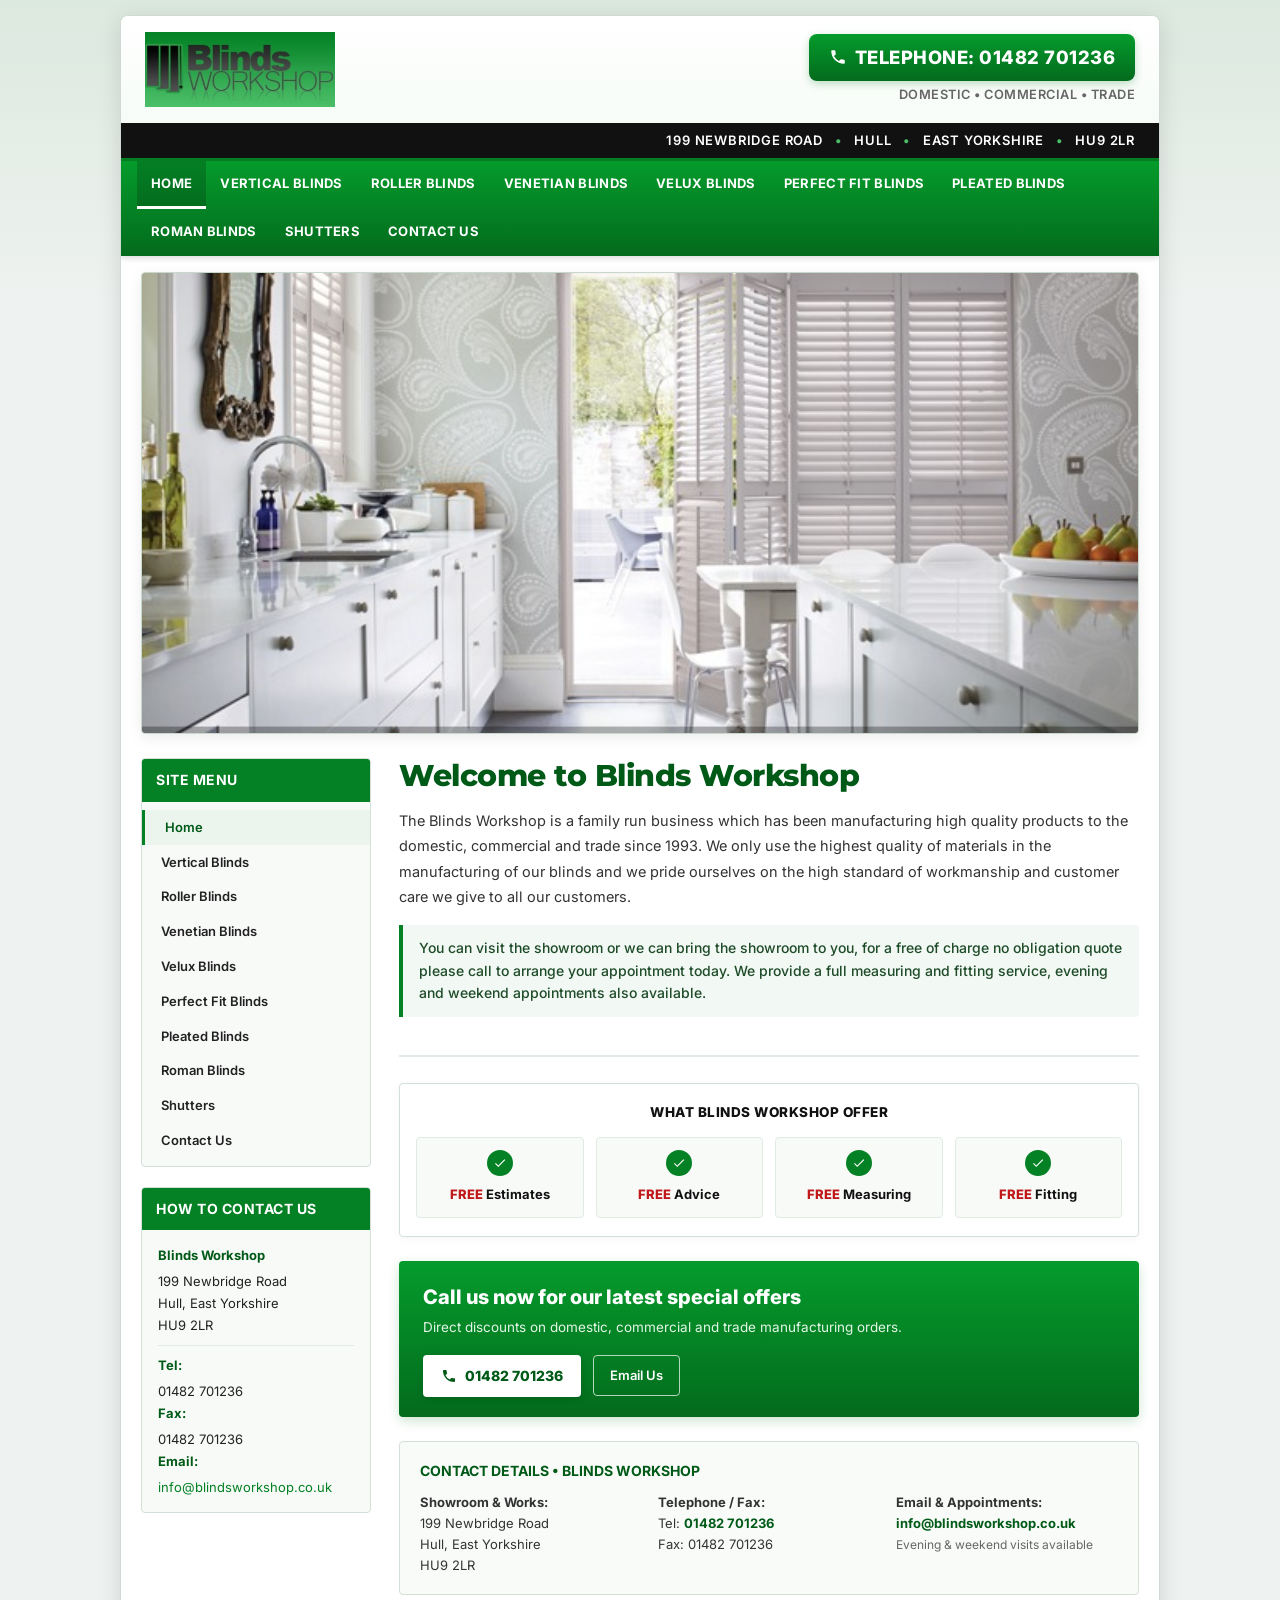
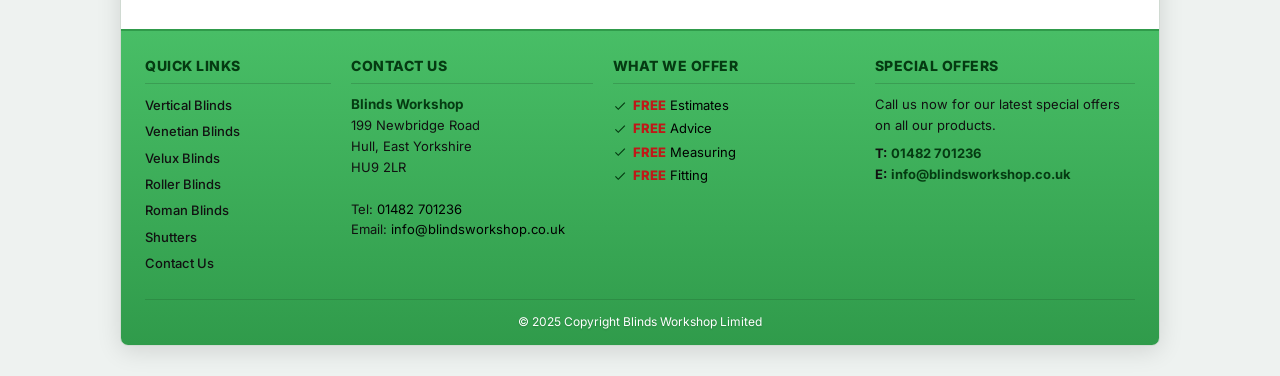
==== commit be34d8db: "Redesign Blinds Workshop website with responsive layout, faithful branding, and authentic shutter ba" ====
--- a/index.html
+++ b/index.html
@@ -1,1096 +1,1189 @@
 <!DOCTYPE html>
-<html lang="en-GB">
+<html lang="en">
 <head>
   <meta charset="UTF-8">
   <meta name="viewport" content="width=device-width, initial-scale=1.0">
-  <title>The Blinds Workshop Hull | Bespoke Made to Measure Blinds & Shutters</title>
-  <meta name="description" content="Hull's bespoke window blinds and plantation shutter specialists since 1993. Free home measuring, free expert advice, and 100% free professional fitting across East Yorkshire. Call 01482 701236.">
-  <meta name="keywords" content="blinds hull, plantation shutters hull, bespoke blinds east yorkshire, wooden venetian blinds, roller blinds hull, new bridge road blinds">
-  <meta name="author" content="The Blinds Workshop Ltd">
-  <meta name="robots" content="index, follow">
-
-  <!-- Geo Meta Tags for Local Hull SEO -->
-  <meta name="geo.region" content="GB-ERY">
-  <meta name="geo.placename" content="Kingston upon Hull">
-  <meta name="geo.position" content="53.7538;-0.3015">
-  <meta name="ICBM" content="53.7538, -0.3015">
-
-  <!-- Open Graph / Social Sharing -->
-  <meta property="og:type" content="website">
-  <meta property="og:title" content="The Blinds Workshop Hull | Handcrafted Blinds & Plantation Shutters">
-  <meta property="og:description" content="Supplying and manufacturing custom window blinds in Hull for over 33 years. 100% Free In-Home Measuring & Professional Installation. 5-Year Guarantee.">
-  <meta property="og:url" content="https://blindsworkshop.co.uk/">
-  <meta property="og:site_name" content="The Blinds Workshop Ltd">
-
-  <!-- Stylesheet -->
-  <link rel="stylesheet" href="styles.css">
-
-  <!-- LocalBusiness Schema.org Structured Data -->
-  <script type="application/ld+json">
-  {
-    "@context": "https://schema.org",
-    "@type": "HomeAndConstructionBusiness",
-    "name": "The Blinds Workshop Ltd",
-    "image": "https://blindsworkshop.co.uk/images/hero-living.jpg",
-    "@id": "https://blindsworkshop.co.uk",
-    "url": "https://blindsworkshop.co.uk",
-    "telephone": "+44-1482-701236",
-    "priceRange": "££",
-    "address": {
-      "@type": "PostalAddress",
-      "streetAddress": "199 New Bridge Road",
-      "addressLocality": "Hull",
-      "addressRegion": "East Yorkshire",
-      "postalCode": "HU9 2LR",
-      "addressCountry": "GB"
-    },
-    "geo": {
-      "@type": "GeoCoordinates",
-      "latitude": 53.7538,
-      "longitude": -0.3015
-    },
-    "openingHoursSpecification": [
-      {
-        "@type": "OpeningHoursSpecification",
-        "dayOfWeek": ["Monday", "Tuesday", "Wednesday", "Thursday", "Friday"],
-        "opens": "09:30",
-        "closes": "17:00"
-      },
-      {
-        "@type": "OpeningHoursSpecification",
-        "dayOfWeek": "Saturday",
-        "opens": "09:30",
-        "closes": "13:00"
-      }
-    ],
-    "aggregateRating": {
-      "@type": "AggregateRating",
-      "ratingValue": "4.8",
-      "reviewCount": "24",
-      "bestRating": "5"
-    },
-    "founder": "David Cooper",
-    "foundingDate": "1993",
-    "areaServed": [
-      "Hull", "Beverley", "Cottingham", "Hessle", "Willerby", "Anlaby", "Kirk Ella", "Brough", "Hedon", "Driffield"
-    ]
-  }
-  </script>
+  <meta name="keywords" content="blinds, blinds in hull, vertical blinds, roller, venetian, velux, perfect fit, pleated blinds, roman, discount blinds, shutters, free fitting, hull, yorkshire">
+  <meta name="description" content="The Blinds Workshop is a Hull based manufacturer of high quality blinds for domestic, commercial and trade customers. Showroom based in Hull, East Yorkshire.">
+  <title>Blinds Workshop | Verticals | Rollers | Venetian | Velux | Romans | Hull - East Yorkshire</title>
+
+  <!-- Clean System & Web Typography -->
+  <link rel="preconnect" href="https://fonts.googleapis.com">
+  <link rel="preconnect" href="https://fonts.gstatic.com" crossorigin>
+  <link href="https://fonts.googleapis.com/css2?family=Inter:wght@400;500;600;700;800&family=Montserrat:wght@600;700;800&display=swap" rel="stylesheet">
+
+  <style>
+    /* ==========================================================================
+       BLINDS WORKSHOP - REFINED MODERN REVISION
+       Preserving the authentic green brand identity, structure & content
+       ========================================================================== */
+    :root {
+      --brand-green: #048124;
+      --brand-green-dark: #005a17;
+      --brand-green-light: #4ABE68;
+      --brand-green-grad: linear-gradient(180deg, #059b2c 0%, #036b1d 100%);
+      --brand-footer-grad: linear-gradient(180deg, #48be66 0%, #309b4b 100%);
+      --accent-red: #c01818;
+      --text-main: #222222;
+      --text-muted: #555555;
+      --bg-page: #eef2f0;
+      --bg-card: #ffffff;
+      --border-light: #dbe4dd;
+      --radius-sm: 4px;
+      --radius-md: 8px;
+      --shadow-subtle: 0 4px 14px rgba(0, 0, 0, 0.08);
+      --container-width: 1040px;
+    }
+
+    *, *::before, *::after {
+      box-sizing: border-box;
+      margin: 0;
+      padding: 0;
+    }
+
+    body {
+      font-family: 'Inter', Arial, Helvetica, sans-serif;
+      font-size: 14px;
+      line-height: 1.6;
+      color: var(--text-main);
+      background-color: var(--bg-page);
+      background-image: linear-gradient(180deg, #dce9df 0%, #eef2f0 300px);
+      background-repeat: no-repeat;
+    }
+
+    a {
+      color: #000000;
+      text-decoration: none;
+      transition: color 0.15s ease;
+    }
+
+    a:hover {
+      color: var(--brand-green-dark);
+      text-decoration: underline;
+    }
+
+    img {
+      max-width: 100%;
+      height: auto;
+      display: block;
+    }
+
+    /* Page Wrapper (Faithful to Original 900-1040px Boxed Layout) */
+    .site-wrapper {
+      max-width: var(--container-width);
+      margin: 15px auto 30px auto;
+      background: #ffffff;
+      box-shadow: 0 5px 25px rgba(0, 0, 0, 0.12);
+      border-radius: var(--radius-md);
+      overflow: hidden;
+      border: 1px solid #d0dad2;
+    }
+
+    /* ==========================================================================
+       HEADER: LOGO, TELEPHONE & BLACK ADDRESS STRIP
+       ========================================================================== */
+    .site-header {
+      background: linear-gradient(180deg, #ffffff 0%, #f4fbf5 100%);
+      border-bottom: 3px solid var(--brand-green);
+      position: relative;
+    }
+
+    .header-top {
+      display: flex;
+      align-items: center;
+      justify-content: space-between;
+      padding: 16px 24px;
+      gap: 20px;
+      flex-wrap: wrap;
+    }
+
+    .logo-container {
+      display: flex;
+      align-items: center;
+    }
+
+    .logo-img {
+      max-height: 75px;
+      width: auto;
+      object-fit: contain;
+    }
+
+    /* Header Phone Badge */
+    .header-phone-box {
+      text-align: right;
+      display: flex;
+      flex-direction: column;
+      align-items: flex-end;
+    }
+
+    .phone-pill {
+      display: inline-flex;
+      align-items: center;
+      gap: 8px;
+      background: var(--brand-green-grad);
+      color: #ffffff;
+      padding: 9px 20px;
+      border-radius: var(--radius-md);
+      font-size: 1.15rem;
+      font-weight: 800;
+      box-shadow: 0 3px 8px rgba(4, 129, 36, 0.25);
+      letter-spacing: 0.5px;
+    }
+
+    .phone-pill:hover {
+      background: linear-gradient(180deg, #036b1d 0%, #024b14 100%);
+      color: #ffffff;
+      text-decoration: none;
+    }
+
+    .phone-pill svg {
+      width: 18px;
+      height: 18px;
+      fill: #ffffff;
+    }
+
+    .phone-label {
+      font-size: 0.8rem;
+      color: #666666;
+      font-weight: 600;
+      margin-top: 4px;
+      text-transform: uppercase;
+      letter-spacing: 0.5px;
+    }
+
+    /* Address Bar (Faithful Black Strip with Clean Modern Text) */
+    .contact_address_strip {
+      background: #111111;
+      color: #ffffff;
+      text-align: right;
+      padding: 7px 24px;
+      font-size: 13px;
+      font-weight: 600;
+      letter-spacing: 0.8px;
+    }
+
+    .contact_address_strip span {
+      color: var(--brand-green-light);
+      margin: 0 8px;
+    }
+
+    /* ==========================================================================
+       MAIN HORIZONTAL NAVIGATION (Faithful order + Responsive Toggle)
+       ========================================================================== */
+    .navbar-main {
+      background: var(--brand-green-grad);
+      position: sticky;
+      top: 0;
+      z-index: 100;
+      box-shadow: 0 2px 6px rgba(0,0,0,0.15);
+    }
+
+    .nav-container {
+      display: flex;
+      align-items: center;
+      justify-content: space-between;
+      padding: 0 16px;
+    }
+
+    .nav-list {
+      display: flex;
+      align-items: center;
+      list-style: none;
+      flex-wrap: wrap;
+      margin: 0;
+      padding: 0;
+    }
+
+    .nav-item {
+      position: relative;
+    }
+
+    .nav-link {
+      display: block;
+      padding: 12px 14px;
+      color: #ffffff;
+      font-weight: 700;
+      font-size: 13px;
+      text-transform: uppercase;
+      letter-spacing: 0.3px;
+      white-space: nowrap;
+      border-bottom: 3px solid transparent;
+      transition: background 0.2s, border-color 0.2s;
+    }
+
+    .nav-link:hover, .nav-link.active {
+      background: rgba(0, 0, 0, 0.18);
+      border-bottom-color: #ffffff;
+      color: #ffffff;
+      text-decoration: none;
+    }
+
+    /* Mobile Hamburger Menu */
+    .mobile-nav-toggle {
+      display: none;
+      background: transparent;
+      border: 1px solid rgba(255, 255, 255, 0.4);
+      color: #ffffff;
+      padding: 8px 12px;
+      border-radius: var(--radius-sm);
+      font-size: 13px;
+      font-weight: bold;
+      cursor: pointer;
+      align-items: center;
+      gap: 6px;
+    }
+
+    .mobile-nav-toggle svg {
+      width: 18px;
+      height: 18px;
+      fill: currentColor;
+    }
+
+    .mobile-menu-drawer {
+      display: none;
+      background: #036b1d;
+      padding: 12px 20px;
+    }
+
+    .mobile-menu-drawer.open {
+      display: block;
+    }
+
+    .mobile-menu-drawer ul {
+      list-style: none;
+    }
+
+    .mobile-menu-drawer li {
+      border-bottom: 1px solid rgba(255, 255, 255, 0.15);
+    }
+
+    .mobile-menu-drawer a {
+      display: block;
+      padding: 10px 0;
+      color: #ffffff;
+      font-weight: 600;
+      font-size: 14px;
+    }
+
+    /* ==========================================================================
+       HERO BANNER
+       ========================================================================== */
+    .hero-banner-wrap {
+      padding: 16px 20px 0 20px;
+    }
+
+    .hero-banner-card {
+      position: relative;
+      border-radius: var(--radius-sm);
+      overflow: hidden;
+      border: 1px solid #c9d8cc;
+      box-shadow: var(--shadow-subtle);
+      background: #ffffff;
+    }
+
+    .hero-banner-card img {
+      width: 100%;
+      height: auto;
+      max-height: 460px;
+      object-fit: cover;
+      display: block;
+    }
+
+    .hero-banner-caption {
+      position: absolute;
+      bottom: 0;
+      left: 0;
+      right: 0;
+      background: rgba(0, 0, 0, 0.72);
+      color: #ffffff;
+      padding: 12px 20px;
+      font-size: 14px;
+      display: flex;
+      align-items: center;
+      justify-content: space-between;
+      flex-wrap: wrap;
+      gap: 10px;
+    }
+
+    .hero-caption-quote {
+      font-weight: 500;
+    }
+
+    .hero-caption-cta {
+      background: var(--brand-green);
+      color: #ffffff;
+      padding: 5px 14px;
+      border-radius: var(--radius-sm);
+      font-weight: 700;
+      font-size: 13px;
+    }
+
+    .hero-caption-cta:hover {
+      background: var(--brand-green-dark);
+      color: #ffffff;
+      text-decoration: none;
+    }
+
+    /* ==========================================================================
+       TWO-COLUMN LAYOUT (Classic Sidebar + Main Content)
+       ========================================================================== */
+    .main-body-layout {
+      display: flex;
+      padding: 24px 20px;
+      gap: 28px;
+    }
+
+    /* Left Sidebar: Original Site Menu & Quick Contact */
+    .sidebar-left {
+      width: 230px;
+      flex-shrink: 0;
+    }
+
+    .sidebar-widget {
+      background: #f8faf8;
+      border: 1px solid #d4e0d7;
+      border-radius: var(--radius-sm);
+      margin-bottom: 20px;
+      overflow: hidden;
+    }
+
+    .sidebar-widget-header {
+      background: var(--brand-green);
+      color: #ffffff;
+      padding: 10px 14px;
+      font-size: 14px;
+      font-weight: 700;
+      text-transform: uppercase;
+      letter-spacing: 0.5px;
+    }
+
+    .sidebar-nav-list {
+      list-style: none;
+      padding: 8px 0;
+    }
+
+    .sidebar-nav-list li a {
+      display: block;
+      padding: 7px 16px;
+      color: #222222;
+      font-size: 13px;
+      font-weight: 600;
+      border-left: 3px solid transparent;
+      transition: all 0.15s;
+    }
+
+    .sidebar-nav-list li a:hover, .sidebar-nav-list li a.active {
+      background: #ebf5ee;
+      border-left-color: var(--brand-green);
+      color: var(--brand-green-dark);
+      text-decoration: none;
+      padding-left: 20px;
+    }
+
+    .sidebar-contact-box {
+      padding: 14px 16px;
+      font-size: 13px;
+      line-height: 1.7;
+    }
+
+    .sidebar-contact-box strong {
+      color: var(--brand-green-dark);
+      display: block;
+      margin-bottom: 4px;
+    }
+
+    /* Right Main Content Area */
+    .content-right {
+      flex: 1;
+      min-width: 0;
+    }
+
+    .welcome-box {
+      border-bottom: 2px solid #e2ece4;
+      padding-bottom: 22px;
+      margin-bottom: 26px;
+    }
+
+    .welcome-title {
+      font-family: 'Montserrat', Arial, sans-serif;
+      font-size: 1.85rem;
+      font-weight: 800;
+      color: var(--brand-green-dark);
+      margin-bottom: 14px;
+      letter-spacing: -0.5px;
+      line-height: 1.2;
+    }
+
+    .welcome-text {
+      font-size: 14.5px;
+      line-height: 1.75;
+      color: #333333;
+      margin-bottom: 14px;
+    }
+
+    .welcome-highlight {
+      background: #f2f8f4;
+      border-left: 4px solid var(--brand-green);
+      padding: 12px 16px;
+      font-size: 14px;
+      color: #1e4b28;
+      font-weight: 500;
+      border-radius: 0 var(--radius-sm) var(--radius-sm) 0;
+      margin: 16px 0;
+    }
+
+    /* ==========================================================================
+       PRODUCT SERVICE CARDS GRID (Clean, client-friendly photo slots)
+       ========================================================================== */
+    .products-section-title {
+      font-size: 1.25rem;
+      font-weight: 700;
+      color: #111111;
+      margin-bottom: 14px;
+      padding-bottom: 6px;
+      border-bottom: 2px solid var(--brand-green);
+      display: inline-block;
+    }
+
+    .service-grid-compact {
+      display: grid;
+      grid-template-columns: repeat(3, 1fr);
+      gap: 16px;
+      margin-bottom: 28px;
+    }
+
+    .service-item-card {
+      border: 1px solid #dce6de;
+      border-radius: var(--radius-sm);
+      overflow: hidden;
+      background: #ffffff;
+      box-shadow: 0 2px 6px rgba(0, 0, 0, 0.04);
+      transition: transform 0.2s, box-shadow 0.2s, border-color 0.2s;
+      display: flex;
+      flex-direction: column;
+    }
+
+    .service-item-card:hover {
+      transform: translateY(-3px);
+      box-shadow: 0 6px 14px rgba(4, 129, 36, 0.12);
+      border-color: var(--brand-green);
+    }
+
+    .service-card-photo {
+      height: 140px;
+      background: #eef2ef;
+      overflow: hidden;
+      position: relative;
+    }
+
+    .service-card-photo img {
+      width: 100%;
+      height: 100%;
+      object-fit: cover;
+      transition: transform 0.3s;
+    }
+
+    .service-item-card:hover .service-card-photo img {
+      transform: scale(1.04);
+    }
+
+    .service-card-content {
+      padding: 12px 14px;
+      display: flex;
+      flex-direction: column;
+      flex-grow: 1;
+    }
+
+    .service-card-heading {
+      font-size: 14px;
+      font-weight: 700;
+      color: var(--brand-green-dark);
+      margin-bottom: 6px;
+    }
+
+    .service-card-text {
+      font-size: 12.5px;
+      color: var(--text-muted);
+      line-height: 1.5;
+      margin-bottom: 10px;
+      flex-grow: 1;
+    }
+
+    .service-card-btn {
+      font-size: 12px;
+      font-weight: 700;
+      color: var(--brand-green);
+      display: inline-flex;
+      align-items: center;
+      gap: 4px;
+    }
+
+    .service-item-card:hover .service-card-btn {
+      color: var(--brand-green-dark);
+      text-decoration: underline;
+    }
+
+    /* Perfect Fit & Pleated Special Mention */
+    .specialty-tag-bar {
+      background: #f4faf6;
+      border: 1px dashed #7bc58e;
+      padding: 12px 16px;
+      border-radius: var(--radius-sm);
+      font-size: 13px;
+      margin-bottom: 24px;
+    }
+
+    .specialty-tag-bar strong {
+      color: var(--brand-green-dark);
+    }
+
+    /* ==========================================================================
+       "WHAT WE OFFER" 4 USPs (Icon + Label Style)
+       ========================================================================== */
+    .usps-bar-container {
+      background: #ffffff;
+      border: 1px solid #d4e0d7;
+      border-radius: var(--radius-sm);
+      padding: 18px 16px;
+      margin-bottom: 24px;
+      box-shadow: 0 2px 8px rgba(0, 0, 0, 0.04);
+    }
+
+    .usps-bar-title {
+      font-size: 13.5px;
+      font-weight: 800;
+      color: #111111;
+      text-transform: uppercase;
+      letter-spacing: 0.5px;
+      margin-bottom: 14px;
+      text-align: center;
+    }
+
+    .usps-bar-grid {
+      display: grid;
+      grid-template-columns: repeat(4, 1fr);
+      gap: 12px;
+    }
+
+    .usp-pill-box {
+      background: #f8faf8;
+      border: 1px solid #e0ebe2;
+      border-radius: var(--radius-sm);
+      padding: 12px 10px;
+      text-align: center;
+      display: flex;
+      flex-direction: column;
+      align-items: center;
+      justify-content: center;
+    }
+
+    .usp-tick-icon {
+      width: 26px;
+      height: 26px;
+      background: var(--brand-green);
+      color: #ffffff;
+      border-radius: 50%;
+      display: flex;
+      align-items: center;
+      justify-content: center;
+      margin-bottom: 8px;
+    }
+
+    .usp-tick-icon svg {
+      width: 14px;
+      height: 14px;
+      fill: #ffffff;
+    }
+
+    .usp-pill-label {
+      font-size: 13px;
+      font-weight: 700;
+      color: #111111;
+    }
+
+    .usp-pill-label span.free-red {
+      color: var(--accent-red);
+      font-weight: 800;
+    }
+
+    /* ==========================================================================
+       SPECIAL OFFERS / CTA BAND
+       ========================================================================== */
+    .special-offers-band {
+      background: var(--brand-green-grad);
+      color: #ffffff;
+      padding: 20px 24px;
+      border-radius: var(--radius-sm);
+      display: flex;
+      align-items: center;
+      justify-content: space-between;
+      flex-wrap: wrap;
+      gap: 16px;
+      margin-bottom: 24px;
+      box-shadow: 0 4px 12px rgba(4, 129, 36, 0.2);
+    }
+
+    .special-offers-text h4 {
+      font-size: 1.25rem;
+      font-weight: 800;
+      margin-bottom: 4px;
+    }
+
+    .special-offers-text p {
+      font-size: 13.5px;
+      color: #e5f6e8;
+    }
+
+    .special-offers-buttons {
+      display: flex;
+      align-items: center;
+      gap: 12px;
+      flex-wrap: wrap;
+    }
+
+    .btn-white-phone {
+      background: #ffffff;
+      color: var(--brand-green-dark);
+      font-weight: 800;
+      font-size: 14px;
+      padding: 10px 18px;
+      border-radius: var(--radius-sm);
+      display: inline-flex;
+      align-items: center;
+      gap: 8px;
+      box-shadow: 0 2px 6px rgba(0, 0, 0, 0.15);
+    }
+
+    .btn-white-phone:hover {
+      background: #f0fdf4;
+      color: #000000;
+      text-decoration: none;
+    }
+
+    .btn-outline-email {
+      border: 1px solid rgba(255, 255, 255, 0.7);
+      color: #ffffff;
+      font-weight: 600;
+      font-size: 13px;
+      padding: 9px 16px;
+      border-radius: var(--radius-sm);
+    }
+
+    .btn-outline-email:hover {
+      background: rgba(255, 255, 255, 0.15);
+      color: #ffffff;
+      text-decoration: none;
+    }
+
+    /* ==========================================================================
+       CONTACT DETAIL CARD
+       ========================================================================== */
+    .contact-details-block {
+      background: #f9fbf9;
+      border: 1px solid #d4e0d7;
+      border-radius: var(--radius-sm);
+      padding: 18px 20px;
+      margin-bottom: 10px;
+    }
+
+    .contact-details-block h4 {
+      font-size: 14px;
+      font-weight: 700;
+      color: var(--brand-green-dark);
+      text-transform: uppercase;
+      margin-bottom: 10px;
+    }
+
+    .contact-details-grid {
+      display: grid;
+      grid-template-columns: repeat(3, 1fr);
+      gap: 16px;
+      font-size: 13px;
+      color: #333333;
+    }
+
+    /* ==========================================================================
+       SIGNATURE GREEN FOOTER (Faithful to 2014 original structure)
+       ========================================================================== */
+    .site-footer-green {
+      background: var(--brand-footer-grad);
+      color: #000000;
+      border-top: 2px solid #309b4b;
+      padding: 24px 24px 14px 24px;
+    }
+
+    .footer-columns-grid {
+      display: grid;
+      grid-template-columns: 1fr 1.3fr 1.3fr 1.4fr;
+      gap: 20px;
+      margin-bottom: 20px;
+    }
+
+    .footer-col h4 {
+      font-size: 14px;
+      font-weight: 800;
+      text-transform: uppercase;
+      color: #053b12;
+      border-bottom: 1px solid rgba(0, 0, 0, 0.15);
+      padding-bottom: 6px;
+      margin-bottom: 10px;
+      letter-spacing: 0.5px;
+    }
+
+    .footer-links-list {
+      list-style: none;
+    }
+
+    .footer-links-list li {
+      margin-bottom: 4px;
+    }
+
+    .footer-links-list a {
+      color: #111111;
+      font-size: 13px;
+      font-weight: 500;
+    }
+
+    .footer-links-list a:hover {
+      color: #ffffff;
+      text-decoration: underline;
+    }
+
+    .footer-contact-info {
+      font-size: 13px;
+      line-height: 1.6;
+      color: #111111;
+    }
+
+    .footer-contact-info strong {
+      display: block;
+      color: #053b12;
+      font-size: 13.5px;
+    }
+
+    /* Original "What We Offer" with Red Free */
+    .footer-offers-list {
+      list-style: none;
+      font-size: 13px;
+      line-height: 1.8;
+    }
+
+    .footer-offers-list li {
+      display: flex;
+      align-items: center;
+      gap: 6px;
+    }
+
+    .footer-offers-list li svg {
+      width: 14px;
+      height: 14px;
+      fill: #053b12;
+      flex-shrink: 0;
+    }
+
+    .footer-offers-list span.free-text {
+      color: var(--accent-red);
+      font-weight: 800;
+    }
+
+    .footer-special-offers {
+      font-size: 13px;
+      line-height: 1.6;
+      color: #111111;
+    }
+
+    .footer-special-offers a {
+      color: #053b12;
+      font-weight: 700;
+    }
+
+    .footer-copyright {
+      border-top: 1px solid rgba(0, 0, 0, 0.12);
+      padding-top: 12px;
+      text-align: center;
+      font-size: 12px;
+      color: #ffffff;
+      text-shadow: 0 1px 2px rgba(0, 0, 0, 0.2);
+    }
+
+    .footer-copyright a {
+      color: #ffffff;
+      text-decoration: underline;
+    }
+
+    /* ==========================================================================
+       RESPONSIVE ADAPTATIONS
+       ========================================================================== */
+    @media (max-width: 960px) {
+      .main-body-layout {
+        flex-direction: column;
+      }
+      .sidebar-left {
+        width: 100%;
+      }
+      .footer-columns-grid {
+        grid-template-columns: 1fr 1fr;
+      }
+    }
+
+    @media (max-width: 768px) {
+      .site-wrapper {
+        margin: 0;
+        border-radius: 0;
+        border: none;
+      }
+      .header-top {
+        flex-direction: column;
+        text-align: center;
+      }
+      .header-phone-box {
+        align-items: center;
+      }
+      .contact_address_strip {
+        text-align: center;
+        font-size: 11.5px;
+      }
+      .nav-list {
+        display: none;
+      }
+      .mobile-nav-toggle {
+        display: inline-flex;
+        margin: 8px 0;
+      }
+      .service-grid-compact {
+        grid-template-columns: repeat(2, 1fr);
+      }
+      .usps-bar-grid {
+        grid-template-columns: repeat(2, 1fr);
+      }
+      .contact-details-grid {
+        grid-template-columns: 1fr;
+      }
+      .footer-columns-grid {
+        grid-template-columns: 1fr;
+      }
+    }
+
+    @media (max-width: 480px) {
+      .service-grid-compact {
+        grid-template-columns: 1fr;
+      }
+      .special-offers-band {
+        flex-direction: column;
+        align-items: flex-start;
+      }
+      .special-offers-buttons {
+        width: 100%;
+      }
+      .btn-white-phone, .btn-outline-email {
+        width: 100%;
+        justify-content: center;
+      }
+    }
+  </style>
 </head>
 <body>
 
-  <!-- Top Announcement Bar -->
-  <aside class="announcement-bar">
-    <div class="container announcement-content">
-      <div class="announcement-text">
-        <span>Factory Showroom: <strong>199 New Bridge Road, Hull</strong></span>
-        <span class="announcement-divider">•</span>
-        <span>Free In-Home Measuring Across East Yorkshire</span>
+  <div class="site-wrapper">
+
+    <!-- ==========================================================================
+         HEADER: LOGO, TELEPHONE CALLOUT, AND BLACK ADDRESS BAR
+         ========================================================================== -->
+    <header class="site-header">
+      <div class="header-top">
+        <!-- Logo Slot (Real Client Logo) -->
+        <div class="logo-container">
+          <a href="#home" title="Blinds Workshop Home">
+            <img src="images/logo.png" alt="Blinds Workshop Logo" class="logo-img" onerror="this.src='images/logo-original.png';">
+          </a>
+        </div>
+
+        <!-- Prominent Telephone Callout -->
+        <div class="header-phone-box">
+          <a href="tel:01482701236" class="phone-pill">
+            <svg viewBox="0 0 24 24"><path d="M6.62 10.79a15.053 15.053 0 006.59 6.59l2.2-2.2c.27-.27.67-.36 1.02-.24 1.12.37 2.33.57 3.57.57.55 0 1 .45 1 1V20c0 .55-.45 1-1 1-9.39 0-17-7.61-17-17 0-.55.45-1 1-1h3.5c.55 0 1 .45 1 1 0 1.25.2 2.45.57 3.57.11.35.03.74-.25 1.02l-2.2 2.2z"/></svg>
+            <span>TELEPHONE: 01482 701236</span>
+          </a>
+          <span class="phone-label">Domestic &bull; Commercial &bull; Trade</span>
+        </div>
       </div>
-      <div class="announcement-phone">
-        <a href="tel:01482701236" class="announcement-link">
-          <svg width="13" height="13" viewBox="0 0 24 24" fill="none" stroke="currentColor" stroke-width="2.2"><path d="M22 16.92v3a2 2 0 0 1-2.18 2 19.79 19.79 0 0 1-8.63-3.07 19.5 19.5 0 0 1-6-6 19.79 19.79 0 0 1-3.07-8.67A2 2 0 0 1 4.11 2h3a2 2 0 0 1 2 1.72 12.84 12.84 0 0 0 .7 2.81 2 2 0 0 1-.45 2.11L8.09 9.91a16 16 0 0 0 6 6l1.27-1.27a2 2 0 0 1 2.11-.45 12.84 12.84 0 0 0 2.81.7A2 2 0 0 1 22 16.92z"></path></svg>
-          01482 701236
-        </a>
+
+      <!-- Black Address Banner (Faithful to original) -->
+      <div class="contact_address_strip">
+        199 NEWBRIDGE ROAD <span>&bull;</span> HULL <span>&bull;</span> EAST YORKSHIRE <span>&bull;</span> HU9 2LR
+      </div>
+    </header>
+
+    <!-- ==========================================================================
+         HORIZONTAL NAVIGATION (Preserving Exact Client Order & Menu Structure)
+         ========================================================================== -->
+    <nav class="navbar-main" aria-label="Main Menu">
+      <div class="nav-container">
+        <ul class="nav-list">
+          <li class="nav-item"><a href="#home" class="nav-link active">Home</a></li>
+          <li class="nav-item"><a href="#vertical-blinds" class="nav-link">Vertical Blinds</a></li>
+          <li class="nav-item"><a href="#roller-blinds" class="nav-link">Roller Blinds</a></li>
+          <li class="nav-item"><a href="#venetian-blinds" class="nav-link">Venetian Blinds</a></li>
+          <li class="nav-item"><a href="#velux-blinds" class="nav-link">Velux Blinds</a></li>
+          <li class="nav-item"><a href="#perfect-fit-blinds" class="nav-link">Perfect Fit Blinds</a></li>
+          <li class="nav-item"><a href="#pleated-blinds" class="nav-link">Pleated Blinds</a></li>
+          <li class="nav-item"><a href="#roman-blinds" class="nav-link">Roman Blinds</a></li>
+          <li class="nav-item"><a href="#shutters" class="nav-link">Shutters</a></li>
+          <li class="nav-item"><a href="#contact" class="nav-link">Contact Us</a></li>
+        </ul>
+
+        <!-- Mobile Menu Toggle Button -->
+        <button class="mobile-nav-toggle" id="mobile-btn" aria-label="Open navigation menu">
+          <svg viewBox="0 0 24 24"><path d="M3 18h18v-2H3v2zm0-5h18v-2H3v2zm0-7v2h18V6H3z"/></svg>
+          <span>SITE MENU</span>
+        </button>
+      </div>
+
+      <!-- Mobile Dropdown Drawer -->
+      <div class="mobile-menu-drawer" id="mobile-drawer">
+        <ul>
+          <li><a href="#home" onclick="closeNav()">Home</a></li>
+          <li><a href="#vertical-blinds" onclick="closeNav()">Vertical Blinds</a></li>
+          <li><a href="#roller-blinds" onclick="closeNav()">Roller Blinds</a></li>
+          <li><a href="#venetian-blinds" onclick="closeNav()">Venetian Blinds</a></li>
+          <li><a href="#velux-blinds" onclick="closeNav()">Velux Blinds</a></li>
+          <li><a href="#perfect-fit-blinds" onclick="closeNav()">Perfect Fit Blinds</a></li>
+          <li><a href="#pleated-blinds" onclick="closeNav()">Pleated Blinds</a></li>
+          <li><a href="#roman-blinds" onclick="closeNav()">Roman Blinds</a></li>
+          <li><a href="#shutters" onclick="closeNav()">Shutters</a></li>
+          <li><a href="#contact" onclick="closeNav()">Contact Us</a></li>
+        </ul>
+      </div>
+    </nav>
+
+    <!-- ==========================================================================
+         HERO BANNER: SHUTTERS MADE-TO-ORDER BANNER
+         ========================================================================== -->
+    <div class="hero-banner-wrap" id="home">
+      <div class="hero-banner-card">
+        <img src="images/shutters.jpg" alt="Shutters are made-to-order with styles and finishes to suit any window, taste or budget">
       </div>
     </div>
-  </aside>
-
-  <!-- Site Header & Navigation -->
-  <header class="site-header">
-    <div class="container header-inner">
-      <a href="#" class="brand-logo" aria-label="The Blinds Workshop Ltd Homepage">
-        <span class="brand-title">BLINDS WORKSHOP</span>
-        <span class="brand-subtitle">HULL · EST. 1993</span>
-      </a>
-
-      <!-- Desktop Nav Links -->
-      <nav aria-label="Main Navigation">
-        <ul class="nav-links">
-          <li><a href="#products" class="nav-link">Collections</a></li>
-          <li><a href="#estimator" class="nav-link">Price Estimator</a></li>
-          <li><a href="#light-simulator" class="nav-link">Light Control</a></li>
-          <li><a href="#commercial" class="nav-link">Commercial</a></li>
-          <li><a href="#showroom" class="nav-link">Showroom</a></li>
-        </ul>
-      </nav>
-
-      <!-- Header Action Buttons -->
-      <div class="header-actions">
-        <a href="tel:01482701236" class="phone-link-clean" aria-label="Call Blinds Workshop on 01482 701236">
-          <svg width="15" height="15" viewBox="0 0 24 24" fill="none" stroke="currentColor" stroke-width="2.2"><path d="M22 16.92v3a2 2 0 0 1-2.18 2 19.79 19.79 0 0 1-8.63-3.07 19.5 19.5 0 0 1-6-6 19.79 19.79 0 0 1-3.07-8.67A2 2 0 0 1 4.11 2h3a2 2 0 0 1 2 1.72 12.84 12.84 0 0 0 .7 2.81 2 2 0 0 1-.45 2.11L8.09 9.91a16 16 0 0 0 6 6l1.27-1.27a2 2 0 0 1 2.11-.45 12.84 12.84 0 0 0 2.81.7A2 2 0 0 1 22 16.92z"></path></svg>
-          <span>01482 701236</span>
-        </a>
-        <button class="btn btn-clean-primary" data-open-modal="true" id="header-book-btn">Book Free Measure</button>
-
-        <!-- Mobile Drawer Toggle -->
-        <button class="mobile-menu-toggle" aria-label="Toggle mobile menu">
-          <span></span>
-          <span></span>
-          <span></span>
-        </button>
-      </div>
-    </div>
-  </header>
-
-  <!-- Mobile Slide-out Drawer -->
-  <div class="mobile-nav-drawer" id="mobileDrawer">
-    <ul class="mobile-nav-list">
-      <li><a href="#products" class="mobile-nav-link">Blind Collections</a></li>
-      <li><a href="#shutters" class="mobile-nav-link">Plantation Shutters</a></li>
-      <li><a href="#estimator" class="mobile-nav-link">Instant Price Estimator</a></li>
-      <li><a href="#light-simulator" class="mobile-nav-link">Light & Privacy Simulator</a></li>
-      <li><a href="#commercial" class="mobile-nav-link">Commercial & Trade</a></li>
-      <li><a href="#coverage" class="mobile-nav-link">East Riding Postcode Checker</a></li>
-      <li><a href="#showroom" class="mobile-nav-link">Showroom & Workshop</a></li>
-    </ul>
-    <div style="margin-top: 1.5rem; display: flex; flex-direction: column; gap: 0.75rem;">
-      <a href="tel:01482701236" class="btn btn-forest" style="width: 100%;">
-        <svg width="16" height="16" viewBox="0 0 24 24" fill="none" stroke="currentColor" stroke-width="2"><path d="M22 16.92v3a2 2 0 0 1-2.18 2 19.79 19.79 0 0 1-8.63-3.07 19.5 19.5 0 0 1-6-6 19.79 19.79 0 0 1-3.07-8.67A2 2 0 0 1 4.11 2h3a2 2 0 0 1 2 1.72 12.84 12.84 0 0 0 .7 2.81 2 2 0 0 1-.45 2.11L8.09 9.91a16 16 0 0 0 6 6l1.27-1.27a2 2 0 0 1 2.11-.45 12.84 12.84 0 0 0 2.81.7A2 2 0 0 1 22 16.92z"></path></svg>
-        Call 01482 701236
-      </a>
-      <button class="btn btn-primary" data-open-modal="true" style="width: 100%;">Book Free Home Measure</button>
-    </div>
-  </div>
-
-  <main>
-    <!-- Hero Section -->
-    <section class="hero-section">
-      <div class="container hero-grid">
-        <div class="hero-content">
-          <div class="hero-tag">
-            <span class="hero-tag-dot"></span>
-            33 Years of Local Craftsmanship · Established 1993
+
+    <!-- ==========================================================================
+         MAIN TWO-COLUMN BODY LAYOUT (Classic Sidebar + Content Flow)
+         ========================================================================== -->
+    <main class="main-body-layout">
+
+      <!-- LEFT SIDEBAR: Authentic Navigation & Contact Boxes -->
+      <aside class="sidebar-left">
+        <!-- Site Menu Box -->
+        <div class="sidebar-widget">
+          <div class="sidebar-widget-header">Site Menu</div>
+          <ul class="sidebar-nav-list">
+            <li><a href="#home" class="active">Home</a></li>
+            <li><a href="#vertical-blinds">Vertical Blinds</a></li>
+            <li><a href="#roller-blinds">Roller Blinds</a></li>
+            <li><a href="#venetian-blinds">Venetian Blinds</a></li>
+            <li><a href="#velux-blinds">Velux Blinds</a></li>
+            <li><a href="#perfect-fit-blinds">Perfect Fit Blinds</a></li>
+            <li><a href="#pleated-blinds">Pleated Blinds</a></li>
+            <li><a href="#roman-blinds">Roman Blinds</a></li>
+            <li><a href="#shutters">Shutters</a></li>
+            <li><a href="#contact">Contact Us</a></li>
+          </ul>
+        </div>
+
+        <!-- How to Contact Us Box (Exact original content) -->
+        <div class="sidebar-widget">
+          <div class="sidebar-widget-header">How to Contact Us</div>
+          <div class="sidebar-contact-box">
+            <strong>Blinds Workshop</strong>
+            <p>199 Newbridge Road<br>Hull, East Yorkshire<br>HU9 2LR</p>
+            <hr style="border:none;border-top:1px solid #e0eae2;margin:8px 0;">
+            <p><strong>Tel:</strong> 01482 701236</p>
+            <p><strong>Fax:</strong> 01482 701236</p>
+            <p><strong>Email:</strong> <a href="mailto:info@blindsworkshop.co.uk" style="color:var(--brand-green);word-break:break-all;">info@blindsworkshop.co.uk</a></p>
           </div>
-          <h1 class="hero-title">
-            Bespoke Made to Measure Blinds & Shutters <em>in Hull</em>
-          </h1>
-          <p class="hero-lead">
-            Handcrafted with precision using British designer fabrics from Louvolite, Eclipse & Decora. We bring our mobile showroom van with over 800+ samples straight to your door.
+        </div>
+      </aside>
+
+      <!-- RIGHT MAIN CONTENT AREA -->
+      <section class="content-right">
+
+        <!-- Welcome Section (Exact client text preserved) -->
+        <div class="welcome-box">
+          <h1 class="welcome-title">Welcome to Blinds Workshop</h1>
+          <p class="welcome-text">
+            The Blinds Workshop is a family run business which has been manufacturing high quality products to the domestic, commercial and trade since 1993. We only use the highest quality of materials in the manufacturing of our blinds and we pride ourselves on the high standard of workmanship and customer care we give to all our customers.
           </p>
-          <div class="hero-cta-group">
-            <button class="btn btn-primary" data-open-modal="true">
-              Book Free In-Home Measure
-              <svg width="18" height="18" viewBox="0 0 24 24" fill="none" stroke="currentColor" stroke-width="2"><line x1="5" y1="12" x2="19" y2="12"></line><polyline points="12 5 19 12 12 19"></polyline></svg>
-            </button>
-            <a href="#estimator" class="btn btn-outline">
-              Calculate Instant Price
-            </a>
+          <div class="welcome-highlight">
+            You can visit the showroom or we can bring the showroom to you, for a free of charge no obligation quote please call to arrange your appointment today. We provide a full measuring and fitting service, evening and weekend appointments also available.
           </div>
-
-          <!-- Trust Badges Row -->
-          <div class="hero-trust-row">
-            <div class="trust-item">
-              <svg width="16" height="16" viewBox="0 0 24 24" fill="none" stroke="currentColor" stroke-width="2.5"><polyline points="20 6 9 17 4 12"/></svg>
-              <span>100% Free Fitting</span>
+        </div>
+
+        <!-- What We Offer: 4 Highlighted USPs (Icon + Label Style) -->
+        <div class="usps-bar-container">
+          <div class="usps-bar-title">What Blinds Workshop Offer</div>
+          <div class="usps-bar-grid">
+            <div class="usp-pill-box">
+              <div class="usp-tick-icon">
+                <svg viewBox="0 0 24 24"><path d="M9 16.17L4.83 12l-1.42 1.41L9 19 21 7l-1.41-1.41z"/></svg>
+              </div>
+              <div class="usp-pill-label"><span class="free-red">FREE</span> Estimates</div>
             </div>
-            <div class="trust-item">
-              <svg width="16" height="16" viewBox="0 0 24 24" fill="none" stroke="currentColor" stroke-width="2.5"><polyline points="20 6 9 17 4 12"/></svg>
-              <span>5-Year Guarantee</span>
+            <div class="usp-pill-box">
+              <div class="usp-tick-icon">
+                <svg viewBox="0 0 24 24"><path d="M9 16.17L4.83 12l-1.42 1.41L9 19 21 7l-1.41-1.41z"/></svg>
+              </div>
+              <div class="usp-pill-label"><span class="free-red">FREE</span> Advice</div>
             </div>
-            <div class="trust-item">
-              <svg width="16" height="16" viewBox="0 0 24 24" fill="none" stroke="currentColor" stroke-width="2.5"><polyline points="20 6 9 17 4 12"/></svg>
-              <span>BS EN 13120 Child Safe</span>
+            <div class="usp-pill-box">
+              <div class="usp-tick-icon">
+                <svg viewBox="0 0 24 24"><path d="M9 16.17L4.83 12l-1.42 1.41L9 19 21 7l-1.41-1.41z"/></svg>
+              </div>
+              <div class="usp-pill-label"><span class="free-red">FREE</span> Measuring</div>
             </div>
-            <div class="trust-item">
-              <svg width="16" height="16" viewBox="0 0 24 24" fill="none" stroke="currentColor" stroke-width="2.5"><polyline points="20 6 9 17 4 12"/></svg>
-              <span>Evening & Weekend Slots</span>
+            <div class="usp-pill-box">
+              <div class="usp-tick-icon">
+                <svg viewBox="0 0 24 24"><path d="M9 16.17L4.83 12l-1.42 1.41L9 19 21 7l-1.41-1.41z"/></svg>
+              </div>
+              <div class="usp-pill-label"><span class="free-red">FREE</span> Fitting</div>
             </div>
           </div>
         </div>
 
-        <!-- Hero Visual / Image Card -->
-        <div class="hero-visual-card">
-          <div class="hero-image-wrapper">
-            <img src="images/hero-living.jpg" alt="Living room bay window fitted with bespoke white plantation shutters and linen roman blinds in Hull home" width="800" height="480">
-            <div class="hero-floating-badge">
-              <div class="badge-stars">★★★★★</div>
-              <div>
-                <div class="badge-text-bold">4.8 / 5 Rating on Google</div>
-                <div class="badge-text-sub">Trusted by Hull homeowners since 1993</div>
-              </div>
+
+
+        <!-- Special Offers / Bold Call to Action Band -->
+        <div class="special-offers-band">
+          <div class="special-offers-text">
+            <h4>Call us now for our latest special offers</h4>
+            <p>Direct discounts on domestic, commercial and trade manufacturing orders.</p>
+          </div>
+          <div class="special-offers-buttons">
+            <a href="tel:01482701236" class="btn-white-phone">
+              <svg style="width:16px;height:16px;fill:currentColor;" viewBox="0 0 24 24"><path d="M6.62 10.79a15.053 15.053 0 006.59 6.59l2.2-2.2c.27-.27.67-.36 1.02-.24 1.12.37 2.33.57 3.57.57.55 0 1 .45 1 1V20c0 .55-.45 1-1 1-9.39 0-17-7.61-17-17 0-.55.45-1 1-1h3.5c.55 0 1 .45 1 1 0 1.25.2 2.45.57 3.57.11.35.03.74-.25 1.02l-2.2 2.2z"/></svg>
+              01482 701236
+            </a>
+            <a href="mailto:info@blindsworkshop.co.uk" class="btn-outline-email">
+              Email Us
+            </a>
+          </div>
+        </div>
+
+        <!-- Contact Details Summary Block -->
+        <div class="contact-details-block" id="contact">
+          <h4>Contact Details &bull; Blinds Workshop</h4>
+          <div class="contact-details-grid">
+            <div>
+              <strong>Showroom &amp; Works:</strong><br>
+              199 Newbridge Road<br>
+              Hull, East Yorkshire<br>
+              HU9 2LR
+            </div>
+            <div>
+              <strong>Telephone / Fax:</strong><br>
+              Tel: <a href="tel:01482701236" style="color:var(--brand-green-dark);font-weight:700;">01482 701236</a><br>
+              Fax: 01482 701236
+            </div>
+            <div>
+              <strong>Email &amp; Appointments:</strong><br>
+              <a href="mailto:info@blindsworkshop.co.uk" style="color:var(--brand-green-dark);font-weight:700;">info@blindsworkshop.co.uk</a><br>
+              <span style="font-size:12px;color:#666;">Evening &amp; weekend visits available</span>
             </div>
           </div>
         </div>
-      </div>
-    </section>
-
-    <!-- The 4 Free Offers Stack Banner -->
-    <section class="offer-stack-section">
-      <div class="container">
-        <div class="offer-stack-header">
-          <span class="offer-stack-subtitle">Our Promise to Hull & East Yorkshire</span>
-          <h2 class="offer-stack-title">The Complete "Zero Hidden Fee" Service</h2>
+
+      </section>
+    </main>
+
+    <!-- ==========================================================================
+         SIGNATURE GREEN FOOTER (Exact Structure & Content from original site)
+         ========================================================================== -->
+    <footer class="site-footer-green">
+      <div class="footer-columns-grid">
+        <!-- Col 1: Quick Links -->
+        <div class="footer-col">
+          <h4>Quick Links</h4>
+          <ul class="footer-links-list">
+            <li><a href="#vertical-blinds">Vertical Blinds</a></li>
+            <li><a href="#venetian-blinds">Venetian Blinds</a></li>
+            <li><a href="#velux-blinds">Velux Blinds</a></li>
+            <li><a href="#roller-blinds">Roller Blinds</a></li>
+            <li><a href="#roman-blinds">Roman Blinds</a></li>
+            <li><a href="#shutters">Shutters</a></li>
+            <li><a href="#contact">Contact Us</a></li>
+          </ul>
         </div>
 
-        <div class="offers-grid">
-          <!-- Card 1 -->
-          <div class="offer-card">
-            <div class="offer-icon-box">
-              <svg width="24" height="24" viewBox="0 0 24 24" fill="none" stroke="currentColor" stroke-width="2"><path d="M21 10c0 7-9 13-9 13s-9-6-9-13a9 9 0 0 1 18 0z"></path><circle cx="12" cy="10" r="3"></circle></svg>
-            </div>
-            <span class="offer-price-tag">FREE (£0)</span>
-            <h3 class="offer-card-title">In-Home Measuring</h3>
-            <p class="offer-card-desc">David visits your home with precision lasers to measure bay windows, recesses, and conservatories down to the millimetre.</p>
+        <!-- Col 2: Contact Us -->
+        <div class="footer-col">
+          <h4>Contact Us</h4>
+          <div class="footer-contact-info">
+            <strong>Blinds Workshop</strong>
+            199 Newbridge Road<br>
+            Hull, East Yorkshire<br>
+            HU9 2LR<br><br>
+            Tel: <a href="tel:01482701236">01482 701236</a><br>
+            Email: <a href="mailto:info@blindsworkshop.co.uk">info@blindsworkshop.co.uk</a>
           </div>
-
-          <!-- Card 2 -->
-          <div class="offer-card">
-            <div class="offer-icon-box">
-              <svg width="24" height="24" viewBox="0 0 24 24" fill="none" stroke="currentColor" stroke-width="2"><rect x="3" y="3" width="7" height="7"></rect><rect x="14" y="3" width="7" height="7"></rect><rect x="14" y="14" width="7" height="7"></rect><rect x="3" y="14" width="7" height="7"></rect></svg>
-            </div>
-            <span class="offer-price-tag">FREE (£0)</span>
-            <h3 class="offer-card-title">Mobile Showroom</h3>
-            <p class="offer-card-desc">Touch over 800+ real fabric and timber samples directly against your interior décor, lighting, and wall colours.</p>
-          </div>
-
-          <!-- Card 3 -->
-          <div class="offer-card">
-            <div class="offer-icon-box">
-              <svg width="24" height="24" viewBox="0 0 24 24" fill="none" stroke="currentColor" stroke-width="2"><path d="M14.7 6.3a1 1 0 0 0 0 1.4l1.6 1.6a1 1 0 0 0 1.4 0l3.77-3.77a6 6 0 0 1-7.94 7.94l-6.91 6.91a2.12 2.12 0 0 1-3-3l6.91-6.91a6 6 0 0 1 7.94-7.94l-3.76 3.76z"></path></svg>
-            </div>
-            <span class="offer-price-tag">FREE (£0)</span>
-            <h3 class="offer-card-title">Expert Installation</h3>
-            <p class="offer-card-desc">Fitted securely by our own time-served craftsmen. We clean up all dust and remove old blinds at no extra charge.</p>
-          </div>
-
-          <!-- Card 4 -->
-          <div class="offer-card">
-            <div class="offer-icon-box">
-              <svg width="24" height="24" viewBox="0 0 24 24" fill="none" stroke="currentColor" stroke-width="2"><path d="M12 22s8-4 8-10V5l-8-3-8 3v7c0 6 8 10 8 10z"></path></svg>
-            </div>
-            <span class="offer-price-tag">5 YEARS</span>
-            <h3 class="offer-card-title">Peace of Mind Guarantee</h3>
-            <p class="offer-card-desc">Every mechanism, track, bracket, and fabric blind is backed by our local Hull workshop warranty. No call-out fees.</p>
+        </div>
+
+        <!-- Col 3: What We Offer (With Red bold FREE) -->
+        <div class="footer-col">
+          <h4>What We Offer</h4>
+          <ul class="footer-offers-list">
+            <li>
+              <svg viewBox="0 0 24 24"><path d="M9 16.17L4.83 12l-1.42 1.41L9 19 21 7l-1.41-1.41z"/></svg>
+              <span><span class="free-text">FREE</span> Estimates</span>
+            </li>
+            <li>
+              <svg viewBox="0 0 24 24"><path d="M9 16.17L4.83 12l-1.42 1.41L9 19 21 7l-1.41-1.41z"/></svg>
+              <span><span class="free-text">FREE</span> Advice</span>
+            </li>
+            <li>
+              <svg viewBox="0 0 24 24"><path d="M9 16.17L4.83 12l-1.42 1.41L9 19 21 7l-1.41-1.41z"/></svg>
+              <span><span class="free-text">FREE</span> Measuring</span>
+            </li>
+            <li>
+              <svg viewBox="0 0 24 24"><path d="M9 16.17L4.83 12l-1.42 1.41L9 19 21 7l-1.41-1.41z"/></svg>
+              <span><span class="free-text">FREE</span> Fitting</span>
+            </li>
+          </ul>
+        </div>
+
+        <!-- Col 4: Special Offers -->
+        <div class="footer-col">
+          <h4>Special Offers</h4>
+          <div class="footer-special-offers">
+            <p style="margin-bottom:8px;">Call us now for our latest special offers on all our products.</p>
+            <p><strong>T:</strong> <a href="tel:01482701236">01482 701236</a></p>
+            <p><strong>E:</strong> <a href="mailto:info@blindsworkshop.co.uk">info@blindsworkshop.co.uk</a></p>
           </div>
         </div>
       </div>
-    </section>
-
-    <!-- Interactive Window Blind Price Estimator -->
-    <section class="estimator-section" id="estimator">
-      <div class="container">
-        <div class="section-head">
-          <span class="section-eyebrow">Transparent Pricing</span>
-          <h2 class="section-heading">Instant Window Blind & Shutter Estimator</h2>
-          <p class="section-sub">Select your room and style to get an immediate guide price including our free in-home measurement and professional fitting.</p>
-        </div>
-
-        <div class="estimator-container">
-          <div class="estimator-layout">
-            <!-- Left: Controls -->
-            <div class="estimator-controls-col">
-              <!-- Step 1: Room -->
-              <div class="calc-step">
-                <div class="calc-step-title">
-                  <span class="step-num">1</span>
-                  Select Room Setting
-                </div>
-                <div class="selector-grid">
-                  <button type="button" class="selector-btn active" data-calc-room="Living Room">
-                    <svg width="20" height="20" viewBox="0 0 24 24" fill="none" stroke="currentColor" stroke-width="2"><path d="M3 9l9-7 9 7v11a2 2 0 0 1-2 2H5a2 2 0 0 1-2-2z"></path></svg>
-                    Living Room
-                  </button>
-                  <button type="button" class="selector-btn" data-calc-room="Bay Window">
-                    <svg width="20" height="20" viewBox="0 0 24 24" fill="none" stroke="currentColor" stroke-width="2"><circle cx="12" cy="12" r="10"></circle><path d="M12 2a15.3 15.3 0 0 1 4 10 15.3 15.3 0 0 1-4 10 15.3 15.3 0 0 1-4-10 15.3 15.3 0 0 1 4-10z"></path></svg>
-                    Bay Window
-                  </button>
-                  <button type="button" class="selector-btn" data-calc-room="Master Bedroom">
-                    <svg width="20" height="20" viewBox="0 0 24 24" fill="none" stroke="currentColor" stroke-width="2"><path d="M2 4v16"></path><path d="M2 8h18a2 2 0 0 1 2 2v10"></path><path d="M2 17h20"></path><path d="M6 8v9"></path></svg>
-                    Bedroom
-                  </button>
-                  <button type="button" class="selector-btn" data-calc-room="Kitchen / Bath">
-                    <svg width="20" height="20" viewBox="0 0 24 24" fill="none" stroke="currentColor" stroke-width="2"><path d="M12 2v20M17 5H9.5a3.5 3.5 0 0 0 0 7h5a3.5 3.5 0 0 1 0 7H6"></path></svg>
-                    Kitchen / Bath
-                  </button>
-                  <button type="button" class="selector-btn" data-calc-room="Conservatory">
-                    <svg width="20" height="20" viewBox="0 0 24 24" fill="none" stroke="currentColor" stroke-width="2"><rect x="3" y="3" width="18" height="18" rx="2"></rect><path d="M3 12h18M12 3v18"></path></svg>
-                    Conservatory
-                  </button>
-                  <button type="button" class="selector-btn" data-calc-room="Office / Commercial">
-                    <svg width="20" height="20" viewBox="0 0 24 24" fill="none" stroke="currentColor" stroke-width="2"><rect x="2" y="7" width="20" height="14" rx="2" ry="2"></rect><path d="M16 21V5a2 2 0 0 0-2-2h-4a2 2 0 0 0-2 2v16"></path></svg>
-                    Office / Study
-                  </button>
-                </div>
-              </div>
-
-              <!-- Step 2: Blind Style -->
-              <div class="calc-step">
-                <div class="calc-step-title">
-                  <span class="step-num">2</span>
-                  Choose Blind or Shutter Style
-                </div>
-                <div class="selector-grid">
-                  <button type="button" class="selector-btn active" data-calc-style="Roller Blinds">
-                    Roller Blinds
-                  </button>
-                  <button type="button" class="selector-btn" data-calc-style="Plantation Shutters">
-                    Plantation Shutters
-                  </button>
-                  <button type="button" class="selector-btn" data-calc-style="Wooden Venetian">
-                    Wooden Venetian
-                  </button>
-                  <button type="button" class="selector-btn" data-calc-style="Perfect Fit">
-                    Perfect Fit (uPVC)
-                  </button>
-                  <button type="button" class="selector-btn" data-calc-style="Roman Blinds">
-                    Linen Roman Blinds
-                  </button>
-                  <button type="button" class="selector-btn" data-calc-style="Vertical Blinds">
-                    Vertical Blinds
-                  </button>
-                </div>
-              </div>
-
-              <!-- Step 3: Approximate Size -->
-              <div class="calc-step">
-                <div class="calc-step-title">
-                  <span class="step-num">3</span>
-                  Approximate Window Dimensions (Don't worry — we measure accurately for free!)
-                </div>
-                <div class="slider-group">
-                  <div class="slider-label">
-                    <span>Window Width:</span>
-                    <span class="slider-value" id="calc-width-val">120 cm</span>
-                  </div>
-                  <input type="range" id="calc-width" min="60" max="300" step="5" value="120">
-                </div>
-                <div class="slider-group">
-                  <div class="slider-label">
-                    <span>Window Drop:</span>
-                    <span class="slider-value" id="calc-drop-val">140 cm</span>
-                  </div>
-                  <input type="range" id="calc-drop" min="60" max="280" step="5" value="140">
-                </div>
-              </div>
-
-              <!-- Step 4: Optional Upgrades -->
-              <div class="calc-step" style="margin-bottom: 0;">
-                <div class="calc-step-title">
-                  <span class="step-num">4</span>
-                  Performance Options
-                </div>
-                <div class="addons-list">
-                  <label class="addon-checkbox-label">
-                    <input type="checkbox" id="addon-blackout">
-                    <div class="addon-info">
-                      <span>100% Light-Lock Blackout Fabric / Lining</span>
-                      <span class="addon-price">+£22</span>
-                    </div>
-                  </label>
-                  <label class="addon-checkbox-label">
-                    <input type="checkbox" id="addon-thermal">
-                    <div class="addon-info">
-                      <span>Thermal Energy-Saver Coating (Retains Winter Heat)</span>
-                      <span class="addon-price">+£18</span>
-                    </div>
-                  </label>
-                  <label class="addon-checkbox-label">
-                    <input type="checkbox" id="addon-motorised">
-                    <div class="addon-info">
-                      <span>Smart Motorisation with Rechargeable Remote & Alexa Support</span>
-                      <span class="addon-price">+£85</span>
-                    </div>
-                  </label>
-                </div>
-              </div>
-            </div>
-
-            <!-- Right: Live Summary & Booking Lock-In -->
-            <div class="estimator-summary-col">
-              <div class="estimator-summary-card">
-                <div>
-                  <div class="summary-header">
-                    <h3 class="summary-title">Your Custom Estimate</h3>
-                    <p style="font-size: 0.8rem; color: var(--color-text-muted); margin-top: 4px;">Transparent local Hull workshop pricing</p>
-                  </div>
-
-                  <ul class="summary-specs-list">
-                    <li class="summary-spec-row">
-                      <span>Selected Room:</span>
-                      <strong id="summary-room">Living Room</strong>
-                    </li>
-                    <li class="summary-spec-row">
-                      <span>Blind Style:</span>
-                      <strong id="summary-style">Roller Blinds</strong>
-                    </li>
-                    <li class="summary-spec-row">
-                      <span>Estimated Dimensions:</span>
-                      <strong id="summary-dims">120cm × 140cm</strong>
-                    </li>
-                    <li class="summary-spec-row">
-                      <span>Selected Spec:</span>
-                      <strong id="summary-options">Standard Louvolite / Eclipse Fabric</strong>
-                    </li>
-                    <li class="summary-spec-row highlight">
-                      <span>Precision In-Home Measuring:</span>
-                      <span class="free-tag">Free (£0)</span>
-                    </li>
-                    <li class="summary-spec-row highlight">
-                      <span>Professional Fitting & Installation:</span>
-                      <span class="free-tag">Free (£0)</span>
-                    </li>
-                    <li class="summary-spec-row highlight">
-                      <span>5-Year Mechanism Guarantee:</span>
-                      <span class="free-tag">Included</span>
-                    </li>
-                  </ul>
-                </div>
-
-                <div>
-                  <div class="price-display-block">
-                    <div class="price-guide-label">Estimated Fitted Guide Price</div>
-                    <div class="price-range-main" id="summary-price-display">£75 – £92</div>
-                    <div class="price-guarantee-note">Includes complete bespoke manufacture, tracks & fitting. No call-out fee.</div>
-                  </div>
-
-                  <button type="button" class="btn btn-primary" id="btn-book-with-estimate" style="width: 100%;">
-                    Lock In Estimate & Book Free Measure
-                  </button>
-                  <p style="text-align: center; font-size: 0.75rem; color: var(--color-text-muted); margin-top: 0.5rem;">
-                    Zero obligation. David will bring physical fabric swatches to confirm your choice.
-                  </p>
-                </div>
-              </div>
-            </div>
-          </div>
-        </div>
+
+      <!-- Copyright Line -->
+      <div class="footer-copyright">
+        &copy; 2025 Copyright Blinds Workshop Limited
       </div>
-    </section>
-
-    <!-- Day / Night Light Control Simulator -->
-    <section class="light-simulator-section" id="light-simulator">
-      <div class="container">
-        <div class="section-head">
-          <span class="section-eyebrow" style="color: #F8BFA5;">Interactive Experience</span>
-          <h2 class="section-heading" style="color: #FFFFFF;">Day, Privacy & Blackout Simulator</h2>
-          <p class="section-sub" style="color: #CADCD3;">See how custom blinds and shutters give you total control over natural daylight, privacy, and room ambience.</p>
-        </div>
-
-        <div class="simulator-box">
-          <div class="simulator-stage" id="sim-stage" style="background-image: url('images/hero-living.jpg');">
-            <div class="simulator-overlay" id="sim-overlay"></div>
-            <!-- Simulated Blinds Frame -->
-            <div class="blinds-louver-sim">
-              <div class="louver-slat"></div>
-              <div class="louver-slat"></div>
-              <div class="louver-slat"></div>
-              <div class="louver-slat"></div>
-              <div class="louver-slat"></div>
-              <div class="louver-slat"></div>
-              <div class="louver-slat"></div>
-              <div class="louver-slat"></div>
-            </div>
-          </div>
-
-          <div class="simulator-controls">
-            <span style="font-size: 0.8rem; text-transform: uppercase; letter-spacing: 0.12em; color: #CADCD3; font-weight: 600;">Choose Light Setting:</span>
-            
-            <div class="mode-pills">
-              <button type="button" class="mode-pill active" data-mode="day">
-                ☀️ Full Daylight
-              </button>
-              <button type="button" class="mode-pill" data-mode="privacy">
-                ⛅ Privacy Louvers
-              </button>
-              <button type="button" class="mode-pill" data-mode="blackout">
-                🌙 Blackout
-              </button>
-            </div>
-
-            <div class="simulator-desc-box">
-              <h4 id="sim-mode-title" style="font-family: var(--font-heading); font-size: 1.15rem; color: #FFFFFF; margin-bottom: 0.4rem;">
-                Full Natural Daylight Mode (Open Slat)
-              </h4>
-              <p id="sim-mode-desc">
-                100% natural Yorkshire sunlight enters your living space. Louvers are tilted fully open, giving you maximum panoramic garden or street views while preserving sleek window aesthetics.
-              </p>
-            </div>
-
-            <div style="margin-top: 1.75rem;">
-              <button class="btn btn-primary" data-open-modal="true" style="width: 100%;">
-                Request Free Swatch Pack & Measurement
-              </button>
-            </div>
-          </div>
-        </div>
-      </div>
-    </section>
-
-    <!-- Product Collections Section -->
-    <section class="products-section" id="products">
-      <div class="container">
-        <div class="section-head">
-          <span class="section-eyebrow">Handcrafted in Hull</span>
-          <h2 class="section-heading">Bespoke Blind & Shutter Collections</h2>
-          <p class="section-sub">Every blind is precision cut and assembled at our New Bridge Road workshop. Powered by British fabrics from Louvolite, Eclipse, Decora & Amo.</p>
-        </div>
-
-        <!-- Filter Tabs -->
-        <div class="product-filters">
-          <button type="button" class="filter-btn active" data-filter="all">All Products (9)</button>
-          <button type="button" class="filter-btn" data-filter="shutters">Plantation Shutters</button>
-          <button type="button" class="filter-btn" data-filter="roller">Roller Blinds</button>
-          <button type="button" class="filter-btn" data-filter="venetian">Venetian & Wood</button>
-          <button type="button" class="filter-btn" data-filter="perfectfit">Perfect Fit</button>
-          <button type="button" class="filter-btn" data-filter="motorised">Motorised Smart</button>
-          <button type="button" class="filter-btn" data-filter="vertical">Vertical & Pleated</button>
-        </div>
-
-        <!-- Products Grid -->
-        <div class="products-grid">
-          <!-- 1. Plantation Shutters -->
-          <div class="product-card" data-category="shutters">
-            <div class="product-img-wrap">
-              <img src="images/shutters-dining.jpg" alt="Sandringham custom wooden plantation shutters fitted in Hull dining room" loading="lazy">
-              <span class="product-badge">Premium Collection</span>
-            </div>
-            <div class="product-body">
-              <h3 class="product-title">Sandringham Plantation Shutters</h3>
-              <p class="product-desc">Full-height, tier-on-tier, and café style solid hardwood shutters. Crafted for thermal insulation, sound dampening, and timeless architectural appeal.</p>
-              <div class="product-features-tags">
-                <span class="spec-tag">Full Height & Café Style</span>
-                <span class="spec-tag">Basswood & Fauxwood</span>
-                <span class="spec-tag">10-Yr Stability</span>
-              </div>
-              <div class="product-card-footer">
-                <div class="product-price-guide">Fitted from: <span>£195 / m²</span></div>
-                <button class="btn btn-outline" style="padding: 0.45rem 0.9rem; font-size: 0.82rem;" data-open-modal="true">Enquire</button>
-              </div>
-            </div>
-          </div>
-
-          <!-- 2. Roller Blinds -->
-          <div class="product-card" data-category="roller">
-            <div class="product-img-wrap">
-              <img src="images/hero-living.jpg" alt="Roller blinds with designer Louvolite fabrics in contemporary Hull home" loading="lazy">
-              <span class="product-badge">Most Popular</span>
-            </div>
-            <div class="product-body">
-              <h3 class="product-title">Designer Roller Blinds</h3>
-              <p class="product-desc">Over 500+ British fabrics in textured plains, botanical prints, and sheer screens. Complete with moisture-resistant wipe-clean treatments for kitchens and bathrooms.</p>
-              <div class="product-features-tags">
-                <span class="spec-tag">Louvolite & Eclipse Fabrics</span>
-                <span class="spec-tag">Waterproof Coatings</span>
-                <span class="spec-tag">Blackout Ready</span>
-              </div>
-              <div class="product-card-footer">
-                <div class="product-price-guide">Fitted from: <span>£58</span></div>
-                <button class="btn btn-outline" style="padding: 0.45rem 0.9rem; font-size: 0.82rem;" data-open-modal="true">Enquire</button>
-              </div>
-            </div>
-          </div>
-
-          <!-- 3. Wooden & Aluminium Venetian -->
-          <div class="product-card" data-category="venetian">
-            <div class="product-img-wrap">
-              <img src="images/shutters-dining.jpg" alt="Bespoke natural timber venetian blinds with tape finish" loading="lazy">
-              <span class="product-badge">16, 25, 35 & 50mm</span>
-            </div>
-            <div class="product-body">
-              <h3 class="product-title">Real Wood & Aluminium Venetians</h3>
-              <p class="product-desc">Lightweight aluminium slats for sleek contemporary style or rich, sustainably-sourced real basswood with luxury herringbone cotton tapes.</p>
-              <div class="product-features-tags">
-                <span class="spec-tag">16mm to 50mm Slats</span>
-                <span class="spec-tag">30+ Natural Timber Stains</span>
-                <span class="spec-tag">Precision Tilt Controls</span>
-              </div>
-              <div class="product-card-footer">
-                <div class="product-price-guide">Fitted from: <span>£65</span></div>
-                <button class="btn btn-outline" style="padding: 0.45rem 0.9rem; font-size: 0.82rem;" data-open-modal="true">Enquire</button>
-              </div>
-            </div>
-          </div>
-
-          <!-- 4. Drill-Free Perfect Fit Blinds -->
-          <div class="product-card" data-category="perfectfit">
-            <div class="product-img-wrap">
-              <img src="images/bedroom-roman.jpg" alt="Perfect fit blinds fitted directly into uPVC window frames without drilling" loading="lazy">
-              <span class="product-badge">Zero Drilling Required</span>
-            </div>
-            <div class="product-body">
-              <h3 class="product-title">Perfect Fit® Blinds (uPVC & Doors)</h3>
-              <p class="product-desc">Clips seamlessly between the glass and beading of your uPVC windows and patio doors. Moves effortlessly with opening windows leaving sills 100% clutter-free.</p>
-              <div class="product-features-tags">
-                <span class="spec-tag">No Screw Holes</span>
-                <span class="spec-tag">Patio & French Doors</span>
-                <span class="spec-tag">Anthracite & White Frames</span>
-              </div>
-              <div class="product-card-footer">
-                <div class="product-price-guide">Fitted from: <span>£82</span></div>
-                <button class="btn btn-outline" style="padding: 0.45rem 0.9rem; font-size: 0.82rem;" data-open-modal="true">Enquire</button>
-              </div>
-            </div>
-          </div>
-
-          <!-- 5. Tailored Roman Blinds -->
-          <div class="product-card" data-category="roller">
-            <div class="product-img-wrap">
-              <img src="images/bedroom-roman.jpg" alt="Tailored soft linen roman blinds in master bedroom" loading="lazy">
-              <span class="product-badge">Luxury Fabric Stacking</span>
-            </div>
-            <div class="product-body">
-              <h3 class="product-title">Tailored Roman Blinds</h3>
-              <p class="product-desc">Soft, elegant folds handcrafted in textured linens, velvets, and tactile cotton weaves. Fully lined with blackout or thermal interlinings for deep warmth.</p>
-              <div class="product-features-tags">
-                <span class="spec-tag">Hand Finished Stitches</span>
-                <span class="spec-tag">Interlined Warmth</span>
-                <span class="spec-tag">Decora Designer Fabrics</span>
-              </div>
-              <div class="product-card-footer">
-                <div class="product-price-guide">Fitted from: <span>£110</span></div>
-                <button class="btn btn-outline" style="padding: 0.45rem 0.9rem; font-size: 0.82rem;" data-open-modal="true">Enquire</button>
-              </div>
-            </div>
-          </div>
-
-          <!-- 6. Smart Motorised Blinds -->
-          <div class="product-card" data-category="motorised">
-            <div class="product-img-wrap">
-              <img src="images/hero-living.jpg" alt="Rechargeable motorised blinds operated by smart phone app in Hull home" loading="lazy">
-              <span class="product-badge">Smart App & Voice</span>
-            </div>
-            <div class="product-body">
-              <h3 class="product-title">Smart Motorised & Electric Blinds</h3>
-              <p class="product-desc">Concealed whisper-quiet rechargeable lithium motors. Operate all blinds simultaneously via multi-channel remote, smartphone app, or Amazon Alexa and Google Home.</p>
-              <div class="product-features-tags">
-                <span class="spec-tag">No Electrician Needed</span>
-                <span class="spec-tag">6-Month Battery Life</span>
-                <span class="spec-tag">Timers & Sunrise Mode</span>
-              </div>
-              <div class="product-card-footer">
-                <div class="product-price-guide">Fitted from: <span>£145</span></div>
-                <button class="btn btn-outline" style="padding: 0.45rem 0.9rem; font-size: 0.82rem;" data-open-modal="true">Enquire</button>
-              </div>
-            </div>
-          </div>
-
-          <!-- 7. Vertical & Conservatory Blinds -->
-          <div class="product-card" data-category="vertical">
-            <div class="product-img-wrap">
-              <img src="images/shutters-dining.jpg" alt="Vertical blinds fitted across large patio glass doors" loading="lazy">
-              <span class="product-badge">Ideal for Wide Windows</span>
-            </div>
-            <div class="product-body">
-              <h3 class="product-title">Vertical & Pleated Blinds</h3>
-              <p class="product-desc">The ultimate cost-effective solution for bi-fold doors, sliding patios, and curved conservatories. 89mm and 127mm louvers in stain-resistant fabrics.</p>
-              <div class="product-features-tags">
-                <span class="spec-tag">Curves & Bay Tracking</span>
-                <span class="spec-tag">Solar Reflective</span>
-                <span class="spec-tag">Easy Replacement Slats</span>
-              </div>
-              <div class="product-card-footer">
-                <div class="product-price-guide">Fitted from: <span>£48</span></div>
-                <button class="btn btn-outline" style="padding: 0.45rem 0.9rem; font-size: 0.82rem;" data-open-modal="true">Enquire</button>
-              </div>
-            </div>
-          </div>
-
-          <!-- 8. Velux Roof & Skylight Blinds -->
-          <div class="product-card" data-category="roller">
-            <div class="product-img-wrap">
-              <img src="images/bedroom-roman.jpg" alt="Velux skylight blinds in attic conversion bedroom" loading="lazy">
-              <span class="product-badge">Roof Window Specialists</span>
-            </div>
-            <div class="product-body">
-              <h3 class="product-title">Velux® & Skylight Roof Blinds</h3>
-              <p class="product-desc">Genuine compatible cassettes built specifically for Velux, Fakro, Keylite, and Dakstra windows. Snug aluminium side channels guarantee 100% light seal.</p>
-              <div class="product-features-tags">
-                <span class="spec-tag">Pre-Fit Window Code Match</span>
-                <span class="spec-tag">Thermal Attic Protection</span>
-                <span class="spec-tag">Telescopic Pole Control</span>
-              </div>
-              <div class="product-card-footer">
-                <div class="product-price-guide">Fitted from: <span>£79</span></div>
-                <button class="btn btn-outline" style="padding: 0.45rem 0.9rem; font-size: 0.82rem;" data-open-modal="true">Enquire</button>
-              </div>
-            </div>
-          </div>
-        </div>
-      </div>
-    </section>
-
-    <!-- Commercial & Trade Division -->
-    <section class="commercial-section" id="commercial">
-      <div class="container">
-        <div class="commercial-box">
-          <div class="commercial-info">
-            <span class="commercial-badge">Commercial & Trade Division</span>
-            <h2 class="commercial-title">Commercial Blinds for Hull Businesses, Schools & Landlords</h2>
-            <p style="color: #CADCD3; line-height: 1.65; font-size: 1.05rem;">
-              Since 1993, Blinds Workshop Ltd has fitted durable, fire-retardant window coverings for hundreds of East Riding offices, medical centres, schools, retail units, and letting agents.
-            </p>
-
-            <div class="commercial-features">
-              <div class="commercial-feature-card">
-                <h4>BS 5867 Flame Retardant</h4>
-                <p>Fully compliant with UK commercial building regulations and insurance standards.</p>
-              </div>
-              <div class="commercial-feature-card">
-                <h4>Trade & Bulk Discounts</h4>
-                <p>Dedicated tiered trade pricing schedules for builders, letting agents, and interior designers.</p>
-              </div>
-              <div class="commercial-feature-card">
-                <h4>Heavy-Duty Mechanisms</h4>
-                <p>Robust commercial grade roller clutches, steel brackets, and vandal-resistant chains.</p>
-              </div>
-              <div class="commercial-feature-card">
-                <h4>Rapid Local Turnaround</h4>
-                <p>Manufactured in our Hull workshop for prompt installation without long import delays.</p>
-              </div>
-            </div>
-
-            <div style="display: flex; gap: 1.5rem; align-items: center; margin-top: 1.5rem;">
-              <span style="font-size: 0.9rem; color: #CADCD3;">Direct commercial coordinator line:</span>
-              <a href="tel:01482701236" style="color: #FFFFFF; font-weight: 700; text-decoration: underline;">01482 701236</a>
-            </div>
-          </div>
-
-          <!-- Trade Enquiry Form -->
-          <div class="trade-enquiry-form-card">
-            <h3 class="trade-form-title">Request Trade Pricing</h3>
-            <p class="trade-form-sub">Speak directly with David Cooper about commercial contracts and bulk window tenders.</p>
-
-            <form id="tradeForm">
-              <div class="form-group">
-                <label class="form-label" for="trade-company">Company / Organisation Name *</label>
-                <input type="text" id="trade-company" class="form-input" placeholder="e.g. Hull Property Group Ltd" required>
-              </div>
-              <div class="form-group">
-                <label class="form-label" for="trade-contact">Contact Name *</label>
-                <input type="text" id="trade-contact" class="form-input" placeholder="Your full name" required>
-              </div>
-              <div class="form-group">
-                <label class="form-label" for="trade-phone">Direct Phone Number *</label>
-                <input type="tel" id="trade-phone" class="form-input" placeholder="01482 or mobile" required>
-              </div>
-              <div class="form-group">
-                <label class="form-label" for="trade-type">Project Type</label>
-                <select id="trade-type" class="form-select">
-                  <option>Office Fit-out / Refurbishment</option>
-                  <option>School / University Department</option>
-                  <option>Landlord Rental Portfolio (HMO / AST)</option>
-                  <option>Healthcare / Dental / Care Home</option>
-                  <option>Architectural / Interior Design Spec</option>
-                </select>
-              </div>
-              <div class="form-group">
-                <label class="form-label" for="trade-details">Window Count & Specific Requirements</label>
-                <textarea id="trade-details" rows="3" class="form-textarea" placeholder="Approx number of windows, blackout or solar requirements..."></textarea>
-              </div>
-              <button type="submit" class="btn btn-forest" style="width: 100%;">Submit Trade Enquiry</button>
-            </form>
-          </div>
-        </div>
-      </div>
-    </section>
-
-    <!-- East Yorkshire Postcode & Area Checker -->
-    <section class="coverage-section" id="coverage">
-      <div class="container">
-        <div class="coverage-card">
-          <span class="section-eyebrow">Local Service Radius</span>
-          <h2 class="section-heading" style="margin-bottom: 0.5rem;">Do We Service Your Street?</h2>
-          <p class="section-sub">Enter your East Yorkshire postcode to check if our mobile showroom van covers your area with 100% free home measuring and free fitting.</p>
-
-          <div class="postcode-input-wrapper">
-            <input type="text" id="postcode-input" class="postcode-input" placeholder="e.g. HU9 2LR or HU17" maxlength="8">
-            <button type="button" id="postcode-check-btn" class="btn btn-forest">Check Area</button>
-          </div>
-
-          <div id="coverage-result" class="coverage-result-box"></div>
-
-          <div class="coverage-pills-list">
-            <span class="coverage-pill">Hull City Centre (HU1)</span>
-            <span class="coverage-pill">The Avenues (HU5)</span>
-            <span class="coverage-pill">Kingswood (HU7)</span>
-            <span class="coverage-pill">New Bridge Road (HU9)</span>
-            <span class="coverage-pill">Anlaby & Kirk Ella (HU10)</span>
-            <span class="coverage-pill">Hedon & Withernsea (HU12)</span>
-            <span class="coverage-pill">Hessle (HU13)</span>
-            <span class="coverage-pill">Brough & South Cave (HU15)</span>
-            <span class="coverage-pill">Cottingham (HU16)</span>
-            <span class="coverage-pill">Beverley (HU17)</span>
-            <span class="coverage-pill">Driffield & Pocklington</span>
-          </div>
-        </div>
-      </div>
-    </section>
-
-    <!-- Verified Reviews & Reputation -->
-    <section class="reviews-section" id="reviews">
-      <div class="container">
-        <div class="section-head">
-          <span class="section-eyebrow">Client Feedback</span>
-          <h2 class="section-heading">Over 3 Decades of Trusted Local Service</h2>
-          <p class="section-sub">Proudly maintaining a 4.8★ rating across Google & local review directories. Here is what real East Yorkshire homeowners have to say:</p>
-        </div>
-
-        <div class="reviews-grid">
-          <!-- Review 1 -->
-          <div class="review-card">
-            <div class="review-stars">★★★★★</div>
-            <p class="review-quote">
-              "David visited our Victorian bay window in Beverley with real sample books. His advice on plantation shutters vs wooden venetians was honest and knowledgeable. The fitting was spotless and completed on time. Fantastic local craft!"
-            </p>
-            <div class="reviewer-meta">
-              <div class="reviewer-avatar">MB</div>
-              <div>
-                <div class="reviewer-name">Margaret B.</div>
-                <div class="reviewer-loc">Beverley, East Yorkshire</div>
-              </div>
-            </div>
-          </div>
-
-          <!-- Review 2 -->
-          <div class="review-card">
-            <div class="review-stars">★★★★★</div>
-            <p class="review-quote">
-              "We needed 7 roller blinds for our new build in Kingswood. The Blinds Workshop came out on a Thursday evening, took measurements, and within 10 days they were fitted flawlessly. No pushy salesmen, just genuine local tradesmen."
-            </p>
-            <div class="reviewer-meta">
-              <div class="reviewer-avatar">TC</div>
-              <div>
-                <div class="reviewer-name">Trevor C.</div>
-                <div class="reviewer-loc">Kingswood, Hull (HU7)</div>
-              </div>
-            </div>
-          </div>
-
-          <!-- Review 3 -->
-          <div class="review-card">
-            <div class="review-stars">★★★★★</div>
-            <p class="review-quote">
-              "Perfect Fit blinds on our patio doors were fitted this morning. No drilling into our new bifolds! The quality of the Louvolite fabric is brilliant and having the 5-year guarantee gives real peace of mind. Highly recommend Blinds Workshop."
-            </p>
-            <div class="reviewer-meta">
-              <div class="reviewer-avatar">SJ</div>
-              <div>
-                <div class="reviewer-name">Sarah & John M.</div>
-                <div class="reviewer-loc">Cottingham (HU16)</div>
-              </div>
-            </div>
-          </div>
-        </div>
-      </div>
-    </section>
-
-    <!-- Showroom & Workshop Location Hub -->
-    <section class="showroom-section" id="showroom">
-      <div class="container">
-        <div class="showroom-grid">
-          <div class="showroom-details-card">
-            <span class="section-eyebrow">Factory & Showroom</span>
-            <h2 class="showroom-heading">Visit Us on New Bridge Road</h2>
-            <p style="color: var(--color-text-muted); line-height: 1.6; margin-bottom: 1.75rem;">
-              Come see full-size operational displays of plantation shutters, motorised electric rollers, and timber venetians. Ample customer parking right outside our Hull workshop.
-            </p>
-
-            <div class="contact-meta-item">
-              <div class="contact-icon-bubble">
-                <svg width="20" height="20" viewBox="0 0 24 24" fill="none" stroke="currentColor" stroke-width="2"><path d="M21 10c0 7-9 13-9 13s-9-6-9-13a9 9 0 0 1 18 0z"></path><circle cx="12" cy="10" r="3"></circle></svg>
-              </div>
-              <div>
-                <div class="contact-info-title">Showroom & Workshop Address</div>
-                <div class="contact-info-value">199 New Bridge Road, Hull, East Yorkshire, HU9 2LR</div>
-              </div>
-            </div>
-
-            <div class="contact-meta-item">
-              <div class="contact-icon-bubble">
-                <svg width="20" height="20" viewBox="0 0 24 24" fill="none" stroke="currentColor" stroke-width="2"><path d="M22 16.92v3a2 2 0 0 1-2.18 2 19.79 19.79 0 0 1-8.63-3.07 19.5 19.5 0 0 1-6-6 19.79 19.79 0 0 1-3.07-8.67A2 2 0 0 1 4.11 2h3a2 2 0 0 1 2 1.72 12.84 12.84 0 0 0 .7 2.81 2 2 0 0 1-.45 2.11L8.09 9.91a16 16 0 0 0 6 6l1.27-1.27a2 2 0 0 1 2.11-.45 12.84 12.84 0 0 0 2.81.7A2 2 0 0 1 22 16.92z"></path></svg>
-              </div>
-              <div>
-                <div class="contact-info-title">Telephone (Click to Call)</div>
-                <a href="tel:01482701236" class="contact-info-value" style="color: var(--color-primary-forest); text-decoration: underline;">01482 701236</a>
-              </div>
-            </div>
-
-            <div class="contact-meta-item">
-              <div class="contact-icon-bubble">
-                <svg width="20" height="20" viewBox="0 0 24 24" fill="none" stroke="currentColor" stroke-width="2"><circle cx="12" cy="12" r="10"></circle><polyline points="12 6 12 12 16 14"></polyline></svg>
-              </div>
-              <div>
-                <div class="contact-info-title">Showroom Opening Hours</div>
-                <div class="contact-info-value">Monday – Friday: 9:30am – 5:00pm</div>
-                <div class="contact-info-value" style="font-weight: 500; font-size: 0.88rem; color: var(--color-text-muted);">Saturday: 9:30am – 1:00pm (Evenings by home appointment)</div>
-              </div>
-            </div>
-
-            <div style="margin-top: 2rem; display: flex; gap: 1rem; flex-wrap: wrap;">
-              <a href="https://maps.app.goo.gl/wcz1fr8R3VcBgezi7" target="_blank" rel="noopener" class="btn btn-outline">
-                <svg width="16" height="16" viewBox="0 0 24 24" fill="none" stroke="currentColor" stroke-width="2"><polygon points="3 11 22 2 13 21 11 13 3 11"></polygon></svg>
-                Open Google Maps Directions
-              </a>
-              <button class="btn btn-primary" data-open-modal="true">Book Free In-Home Measure</button>
-            </div>
-          </div>
-
-          <!-- Visual Map / Direction Card -->
-          <div class="map-card-container">
-            <div class="map-placeholder-box">
-              <svg width="48" height="48" viewBox="0 0 24 24" fill="none" stroke="var(--color-primary-forest)" stroke-width="1.8" style="margin-bottom: 1rem;"><path d="M21 10c0 7-9 13-9 13s-9-6-9-13a9 9 0 0 1 18 0z"></path><circle cx="12" cy="10" r="3"></circle></svg>
-              <h3 style="font-family: var(--font-heading); color: var(--color-primary-dark); font-size: 1.4rem; margin-bottom: 0.5rem;">
-                199 New Bridge Road, Hull, HU9 2LR
-              </h3>
-              <p style="font-size: 0.9rem; color: var(--color-text-muted); max-width: 380px; margin-bottom: 1.5rem;">
-                Located near Marfleet & Holderness Road in East Hull. Easy roadside parking directly in front of the workshop.
-              </p>
-              <a href="https://maps.app.goo.gl/wcz1fr8R3VcBgezi7" target="_blank" rel="noopener" class="btn btn-forest">
-                View on Google Maps
-              </a>
-            </div>
-          </div>
-        </div>
-      </div>
-    </section>
-  </main>
-
-  <!-- Site Footer -->
-  <footer class="site-footer">
-    <div class="container footer-grid">
-      <div class="footer-brand">
-        <h3>THE BLINDS WORKSHOP LTD</h3>
-        <p>Hull’s trusted family-run blind manufacturer and plantation shutter installer. Handcrafting bespoke window treatments for East Yorkshire homes since 1993.</p>
-        <div style="font-size: 0.8rem; color: #9AB0A4;">
-          Company Reg: 07584108 · VAT Registered<br>
-          BS EN 13120 Child Safety Compliant
-        </div>
-      </div>
-
-      <div>
-        <h4 class="footer-col-title">Blind Collections</h4>
-        <ul class="footer-links">
-          <li><a href="#shutters">Plantation Shutters</a></li>
-          <li><a href="#products">Designer Roller Blinds</a></li>
-          <li><a href="#products">Real Wood Venetian Blinds</a></li>
-          <li><a href="#products">Perfect Fit® uPVC Blinds</a></li>
-          <li><a href="#products">Tailored Roman Blinds</a></li>
-          <li><a href="#products">Smart Motorised Blinds</a></li>
-          <li><a href="#products">Velux® Roof Blinds</a></li>
-        </ul>
-      </div>
-
-      <div>
-        <h4 class="footer-col-title">Service Areas</h4>
-        <ul class="footer-links">
-          <li><a href="#coverage">Hull (HU1–HU9)</a></li>
-          <li><a href="#coverage">Beverley (HU17)</a></li>
-          <li><a href="#coverage">Cottingham (HU16)</a></li>
-          <li><a href="#coverage">Hessle (HU13)</a></li>
-          <li><a href="#coverage">Willerby & Kirk Ella</a></li>
-          <li><a href="#coverage">Brough & South Cave</a></li>
-          <li><a href="#coverage">Hedon & Holderness</a></li>
-        </ul>
-      </div>
-
-      <div>
-        <h4 class="footer-col-title">Contact Workshop</h4>
-        <ul class="footer-links">
-          <li><strong>Showroom:</strong> 199 New Bridge Road, Hull, HU9 2LR</li>
-          <li><strong>Direct Line:</strong> <a href="tel:01482701236">01482 701236</a></li>
-          <li><strong>Email:</strong> <a href="mailto:info@blindsworkshop.co.uk">info@blindsworkshop.co.uk</a></li>
-          <li><strong>Hours:</strong> Mon–Fri 9:30–17:00, Sat 9:30–13:00</li>
-        </ul>
-      </div>
-    </div>
-
-    <div class="container footer-bottom">
-      <div>
-        &copy; 2026 The Blinds Workshop Ltd. All rights reserved. Precision manufactured in Hull, East Yorkshire.
-      </div>
-      <div style="display: flex; gap: 1.5rem;">
-        <a href="#estimator">Instant Estimator</a>
-        <a href="#commercial">Commercial Enquiries</a>
-        <a href="#showroom">Find Showroom</a>
-      </div>
-    </div>
-  </footer>
-
-  <!-- Mobile Sticky Bottom Action Bar (Transforms Mobile Conversions) -->
-  <aside class="mobile-sticky-bar" aria-label="Mobile Quick Contacts">
-    <a href="tel:01482701236" class="mobile-bar-btn call" aria-label="Call Blinds Workshop">
-      <svg width="15" height="15" viewBox="0 0 24 24" fill="none" stroke="currentColor" stroke-width="2.2"><path d="M22 16.92v3a2 2 0 0 1-2.18 2 19.79 19.79 0 0 1-8.63-3.07 19.5 19.5 0 0 1-6-6 19.79 19.79 0 0 1-3.07-8.67A2 2 0 0 1 4.11 2h3a2 2 0 0 1 2 1.72 12.84 12.84 0 0 0 .7 2.81 2 2 0 0 1-.45 2.11L8.09 9.91a16 16 0 0 0 6 6l1.27-1.27a2 2 0 0 1 2.11-.45 12.84 12.84 0 0 0 2.81.7A2 2 0 0 1 22 16.92z"></path></svg>
-      Call Us
-    </a>
-    <a href="https://wa.me/441482701236?text=Hello%20Blinds%20Workshop,%20I'd%20like%20to%20enquire%20about%20a%20free%20home%20measure." target="_blank" rel="noopener" class="mobile-bar-btn whatsapp" aria-label="WhatsApp Blinds Workshop">
-      <svg width="15" height="15" viewBox="0 0 24 24" fill="none" stroke="currentColor" stroke-width="2.2"><path d="M21 11.5a8.38 8.38 0 0 1-.9 3.8 8.5 8.5 0 0 1-7.6 4.7 8.38 8.38 0 0 1-3.8-.9L3 21l1.9-5.7a8.38 8.38 0 0 1-.9-3.8 8.5 8.5 0 0 1 4.7-7.6 8.38 8.38 0 0 1 3.8-.9h.5a8.48 8.48 0 0 1 8 8v.5z"></path></svg>
-      WhatsApp
-    </a>
-    <button class="mobile-bar-btn measure" data-open-modal="true">
-      Book Measure
-    </button>
-  </aside>
-
-  <!-- Lead Capture Modal (Free Home Measure & Quote Booking) -->
-  <div class="modal-overlay" id="bookingModal" role="dialog" aria-modal="true" aria-labelledby="modalTitle">
-    <div class="modal-card">
-      <div class="modal-header">
-        <div class="modal-header-text">
-          <h3 id="modalTitle">Book Your Free In-Home Measure</h3>
-          <p>We bring our mobile showroom van with 800+ swatches straight to your door.</p>
-        </div>
-        <button type="button" class="modal-close-btn" id="modalCloseBtn" aria-label="Close modal">&times;</button>
-      </div>
-
-      <div class="modal-body">
-        <form id="freeMeasureForm">
-          <div class="form-group">
-            <label class="form-label" for="lead-name">Your Full Name *</label>
-            <input type="text" id="lead-name" class="form-input" placeholder="e.g. David Smith" required>
-          </div>
-
-          <div style="display: grid; grid-template-columns: 1fr 1fr; gap: 0.75rem;">
-            <div class="form-group">
-              <label class="form-label" for="lead-phone">Phone Number *</label>
-              <input type="tel" id="lead-phone" class="form-input" placeholder="07... or 01482..." required>
-            </div>
-            <div class="form-group">
-              <label class="form-label" for="lead-postcode">Postcode *</label>
-              <input type="text" id="lead-postcode" class="form-input" placeholder="e.g. HU9 2LR" required>
-            </div>
-          </div>
-
-          <div class="form-group">
-            <label class="form-label" for="lead-windows">Number of Windows / Rooms</label>
-            <select id="lead-windows" class="form-select">
-              <option>1 to 2 Windows</option>
-              <option>3 to 5 Windows (Full Room/Flat)</option>
-              <option>6 to 10 Windows (Whole House)</option>
-              <option>Bay Window Specialist Appointment</option>
-              <option>Conservatory / Patio Doors</option>
-              <option>Commercial / Office (10+ Windows)</option>
-            </select>
-          </div>
-
-          <div class="form-group">
-            <label class="form-label" for="lead-time">Preferred Appointment Time</label>
-            <select id="lead-time" class="form-select">
-              <option>Morning (9:30am – 12:30pm)</option>
-              <option>Afternoon (1:00pm – 4:30pm)</option>
-              <option>Late Afternoon / Evening (5:00pm – 7:30pm)</option>
-              <option>Saturday Slot</option>
-            </select>
-          </div>
-
-          <div class="form-group">
-            <label class="form-label" for="modal-notes">Specific Styles or Dimensions (Optional)</label>
-            <textarea id="modal-notes" rows="2" class="form-textarea" placeholder="e.g. Interested in white wooden venetians and blackout roller blinds..."></textarea>
-          </div>
-
-          <div style="background-color: var(--color-primary-light-sage); padding: 0.75rem 1rem; border-radius: var(--radius-sm); font-size: 0.78rem; color: var(--color-primary-forest); margin-bottom: 1.25rem;">
-            🔒 <strong>100% Free & No Obligation.</strong> Your details are used strictly by David & Kerry Cooper at The Blinds Workshop Ltd to confirm your home appointment.
-          </div>
-
-          <button type="submit" class="btn btn-primary" style="width: 100%;">
-            Confirm Free In-Home Measure Request
-          </button>
-        </form>
-      </div>
-    </div>
+    </footer>
+
   </div>
 
-  <!-- JavaScript Logic -->
-  <script src="app.js"></script>
+  <!-- Vanilla JS for Mobile Nav Toggle & Anchor Smooth Scrolling -->
+  <script>
+    const mobileBtn = document.getElementById('mobile-btn');
+    const mobileDrawer = document.getElementById('mobile-drawer');
+
+    if (mobileBtn && mobileDrawer) {
+      mobileBtn.addEventListener('click', function() {
+        mobileDrawer.classList.toggle('open');
+      });
+    }
+
+    function closeNav() {
+      if (mobileDrawer) {
+        mobileDrawer.classList.remove('open');
+      }
+    }
+  </script>
+
 </body>
 </html>
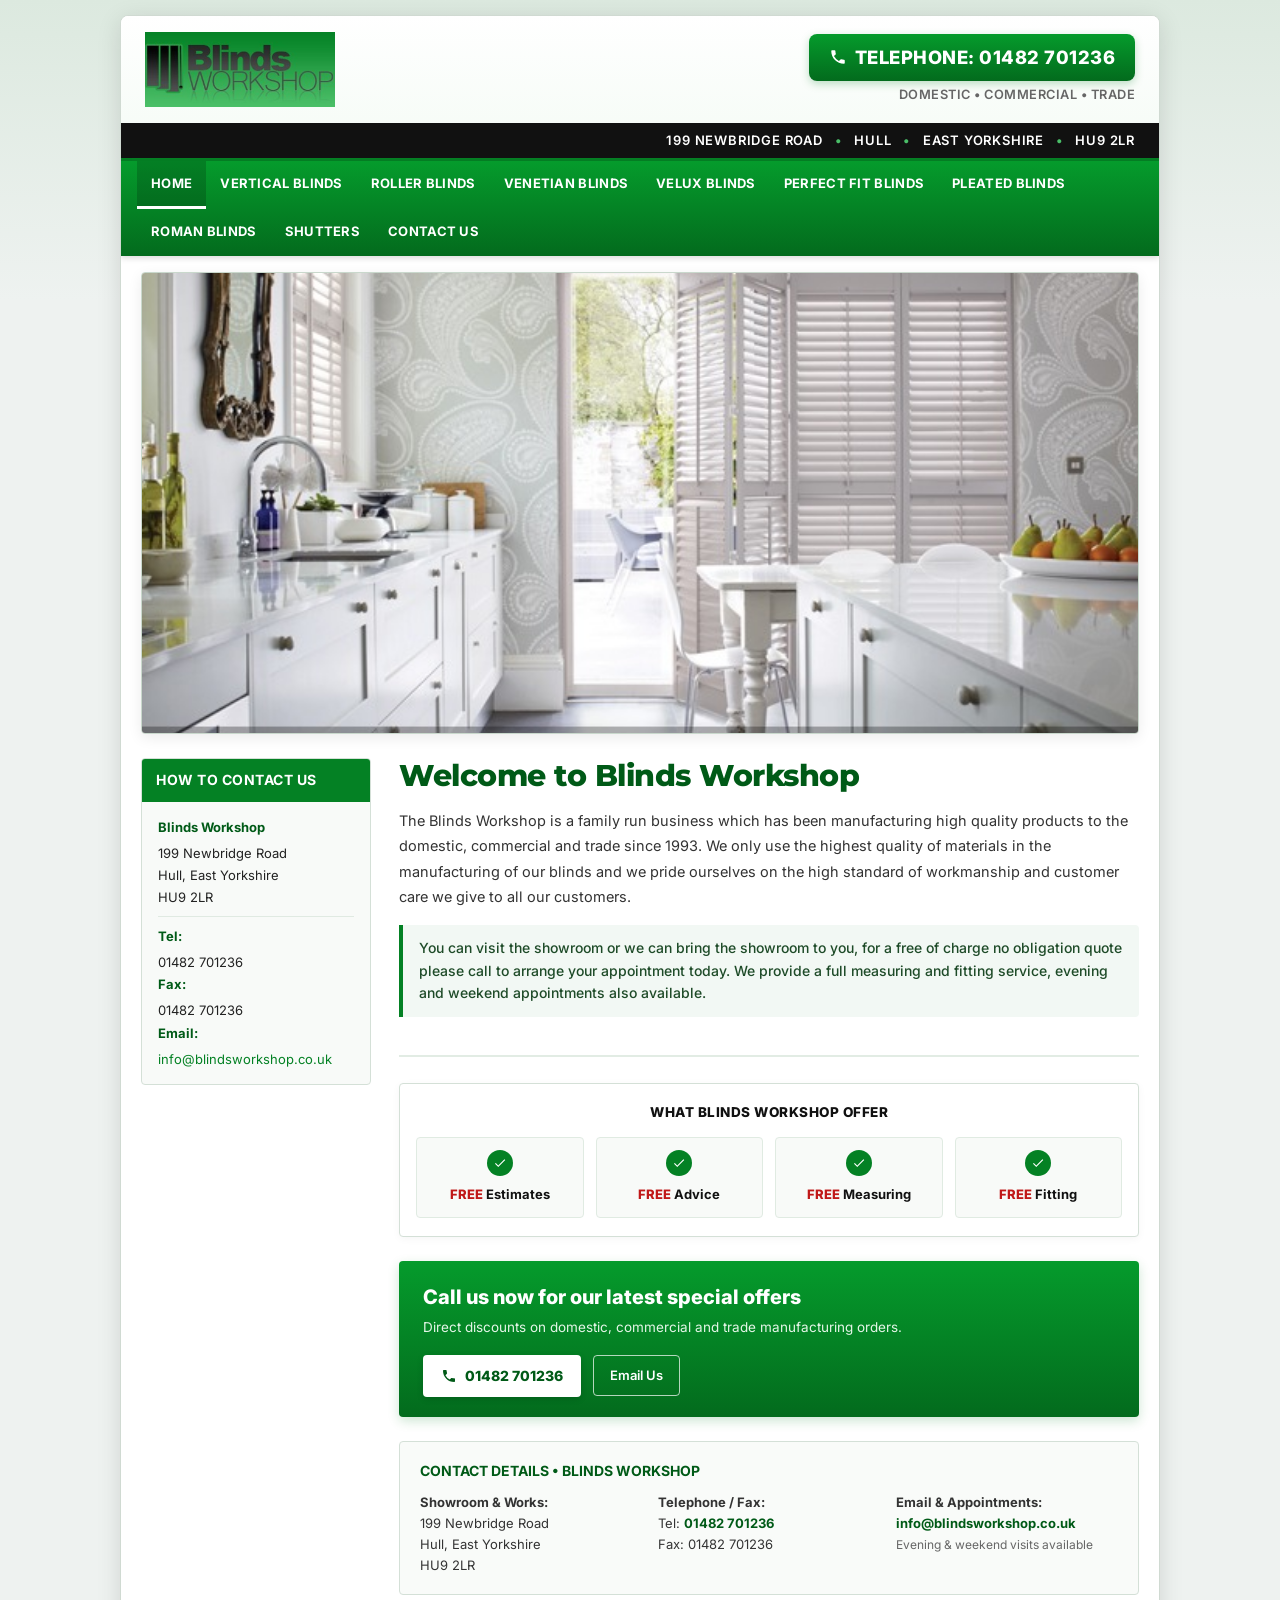
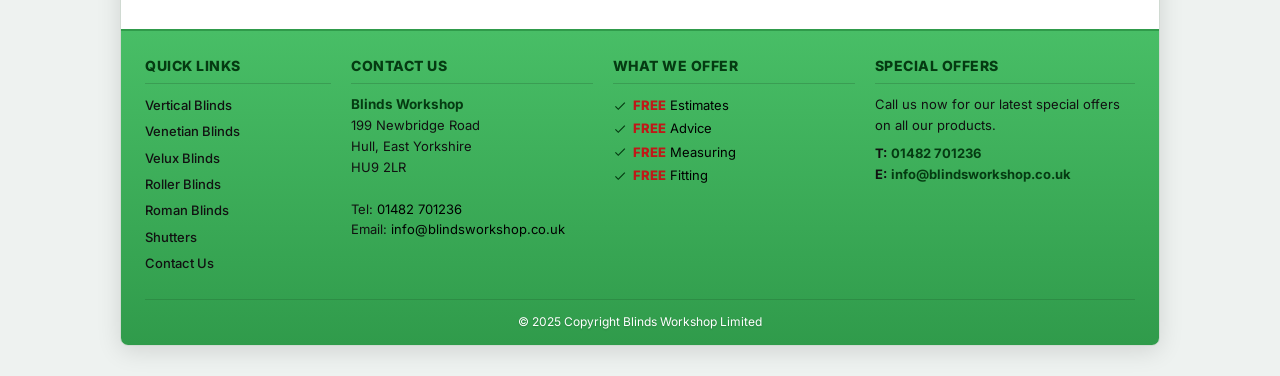
==== commit 911ef09d: "Remove redundant Site Menu box from sidebar across all pages" ====
--- a/index.html
+++ b/index.html
@@ -921,7 +921,7 @@
       <div class="nav-container">
         <ul class="nav-list">
           <li class="nav-item"><a href="#home" class="nav-link active">Home</a></li>
-          <li class="nav-item"><a href="#vertical-blinds" class="nav-link">Vertical Blinds</a></li>
+          <li class="nav-item"><a href="vertical_blinds.html" class="nav-link">Vertical Blinds</a></li>
           <li class="nav-item"><a href="#roller-blinds" class="nav-link">Roller Blinds</a></li>
           <li class="nav-item"><a href="#venetian-blinds" class="nav-link">Venetian Blinds</a></li>
           <li class="nav-item"><a href="#velux-blinds" class="nav-link">Velux Blinds</a></li>
@@ -929,7 +929,7 @@
           <li class="nav-item"><a href="#pleated-blinds" class="nav-link">Pleated Blinds</a></li>
           <li class="nav-item"><a href="#roman-blinds" class="nav-link">Roman Blinds</a></li>
           <li class="nav-item"><a href="#shutters" class="nav-link">Shutters</a></li>
-          <li class="nav-item"><a href="#contact" class="nav-link">Contact Us</a></li>
+          <li class="nav-item"><a href="contact_us.html" class="nav-link">Contact Us</a></li>
         </ul>
 
         <!-- Mobile Menu Toggle Button -->
@@ -943,7 +943,7 @@
       <div class="mobile-menu-drawer" id="mobile-drawer">
         <ul>
           <li><a href="#home" onclick="closeNav()">Home</a></li>
-          <li><a href="#vertical-blinds" onclick="closeNav()">Vertical Blinds</a></li>
+          <li><a href="vertical_blinds.html" onclick="closeNav()">Vertical Blinds</a></li>
           <li><a href="#roller-blinds" onclick="closeNav()">Roller Blinds</a></li>
           <li><a href="#venetian-blinds" onclick="closeNav()">Venetian Blinds</a></li>
           <li><a href="#velux-blinds" onclick="closeNav()">Velux Blinds</a></li>
@@ -951,7 +951,7 @@
           <li><a href="#pleated-blinds" onclick="closeNav()">Pleated Blinds</a></li>
           <li><a href="#roman-blinds" onclick="closeNav()">Roman Blinds</a></li>
           <li><a href="#shutters" onclick="closeNav()">Shutters</a></li>
-          <li><a href="#contact" onclick="closeNav()">Contact Us</a></li>
+          <li><a href="contact_us.html" onclick="closeNav()">Contact Us</a></li>
         </ul>
       </div>
     </nav>
@@ -970,25 +970,8 @@
          ========================================================================== -->
     <main class="main-body-layout">
 
-      <!-- LEFT SIDEBAR: Authentic Navigation & Contact Boxes -->
+      <!-- LEFT SIDEBAR: Contact Box -->
       <aside class="sidebar-left">
-        <!-- Site Menu Box -->
-        <div class="sidebar-widget">
-          <div class="sidebar-widget-header">Site Menu</div>
-          <ul class="sidebar-nav-list">
-            <li><a href="#home" class="active">Home</a></li>
-            <li><a href="#vertical-blinds">Vertical Blinds</a></li>
-            <li><a href="#roller-blinds">Roller Blinds</a></li>
-            <li><a href="#venetian-blinds">Venetian Blinds</a></li>
-            <li><a href="#velux-blinds">Velux Blinds</a></li>
-            <li><a href="#perfect-fit-blinds">Perfect Fit Blinds</a></li>
-            <li><a href="#pleated-blinds">Pleated Blinds</a></li>
-            <li><a href="#roman-blinds">Roman Blinds</a></li>
-            <li><a href="#shutters">Shutters</a></li>
-            <li><a href="#contact">Contact Us</a></li>
-          </ul>
-        </div>
-
         <!-- How to Contact Us Box (Exact original content) -->
         <div class="sidebar-widget">
           <div class="sidebar-widget-header">How to Contact Us</div>
@@ -1102,13 +1085,13 @@
         <div class="footer-col">
           <h4>Quick Links</h4>
           <ul class="footer-links-list">
-            <li><a href="#vertical-blinds">Vertical Blinds</a></li>
+            <li><a href="vertical_blinds.html">Vertical Blinds</a></li>
             <li><a href="#venetian-blinds">Venetian Blinds</a></li>
             <li><a href="#velux-blinds">Velux Blinds</a></li>
             <li><a href="#roller-blinds">Roller Blinds</a></li>
             <li><a href="#roman-blinds">Roman Blinds</a></li>
             <li><a href="#shutters">Shutters</a></li>
-            <li><a href="#contact">Contact Us</a></li>
+            <li><a href="contact_us.html">Contact Us</a></li>
           </ul>
         </div>
 
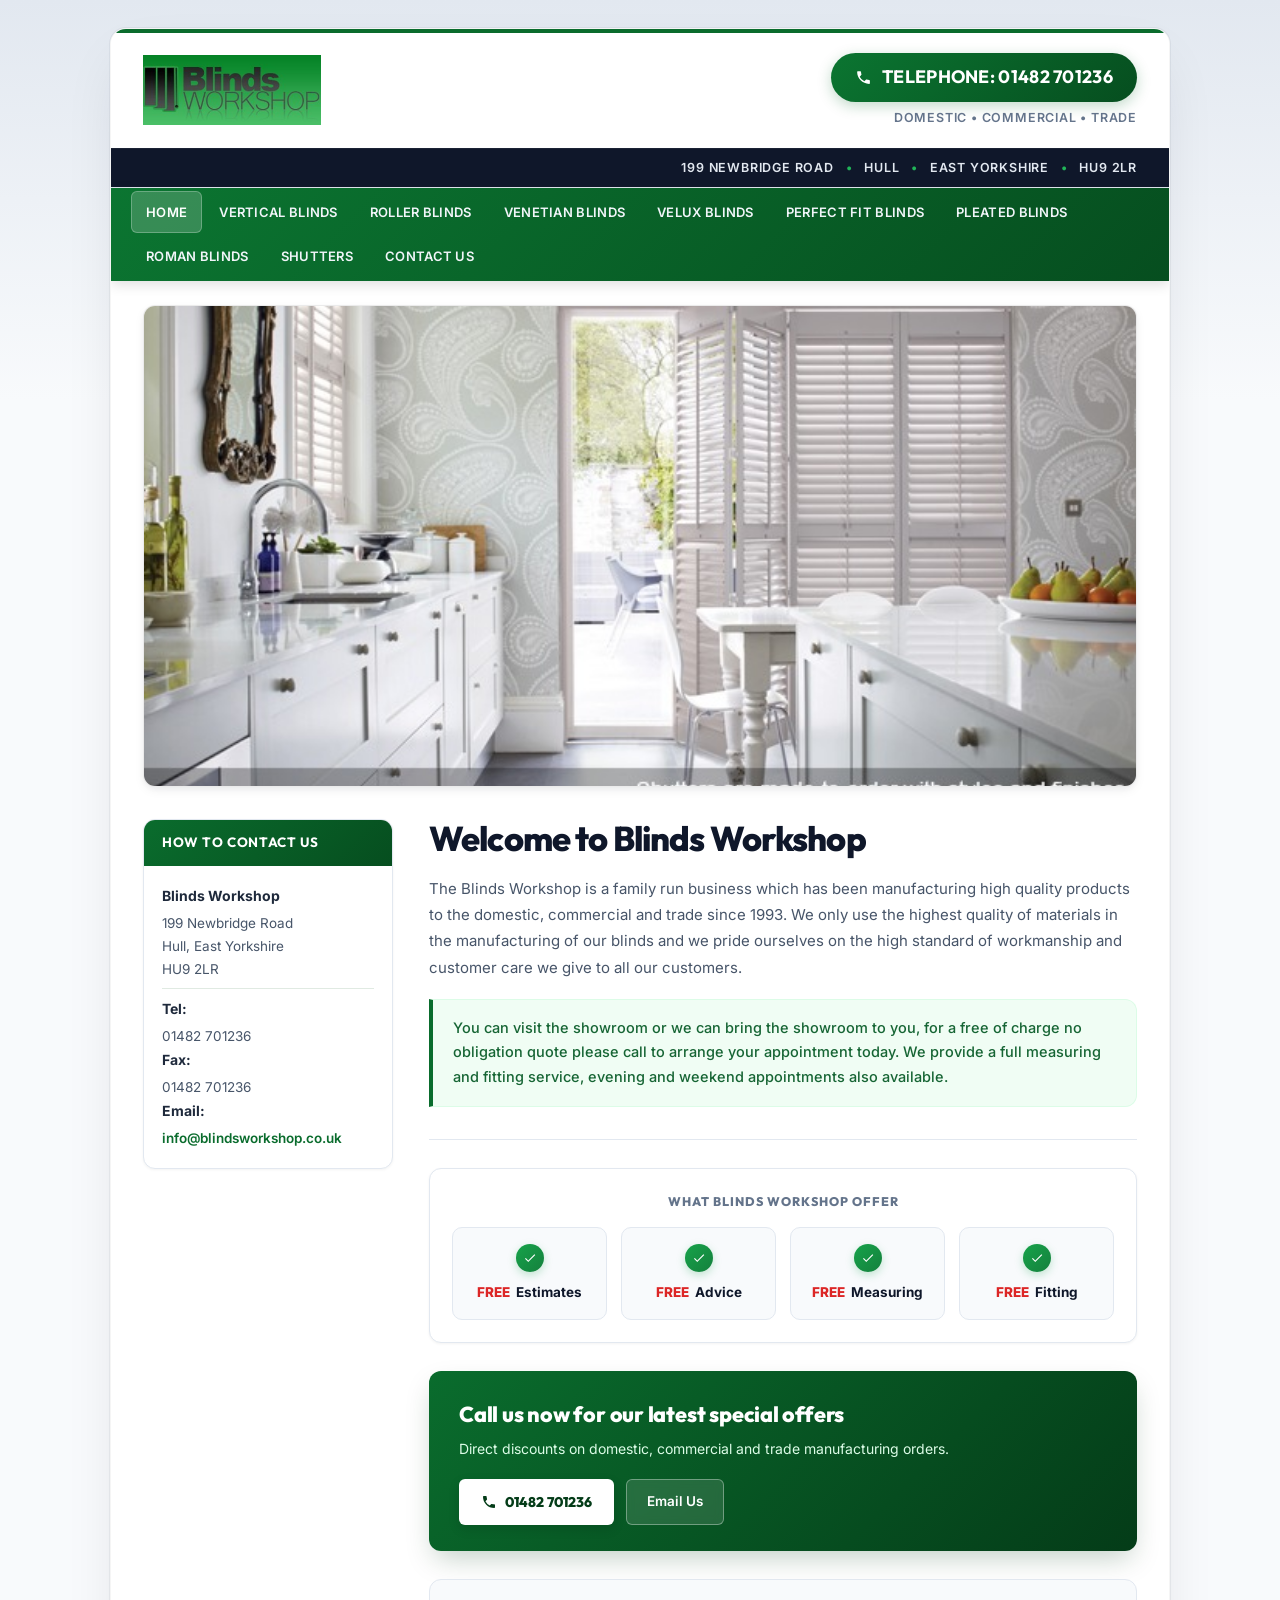
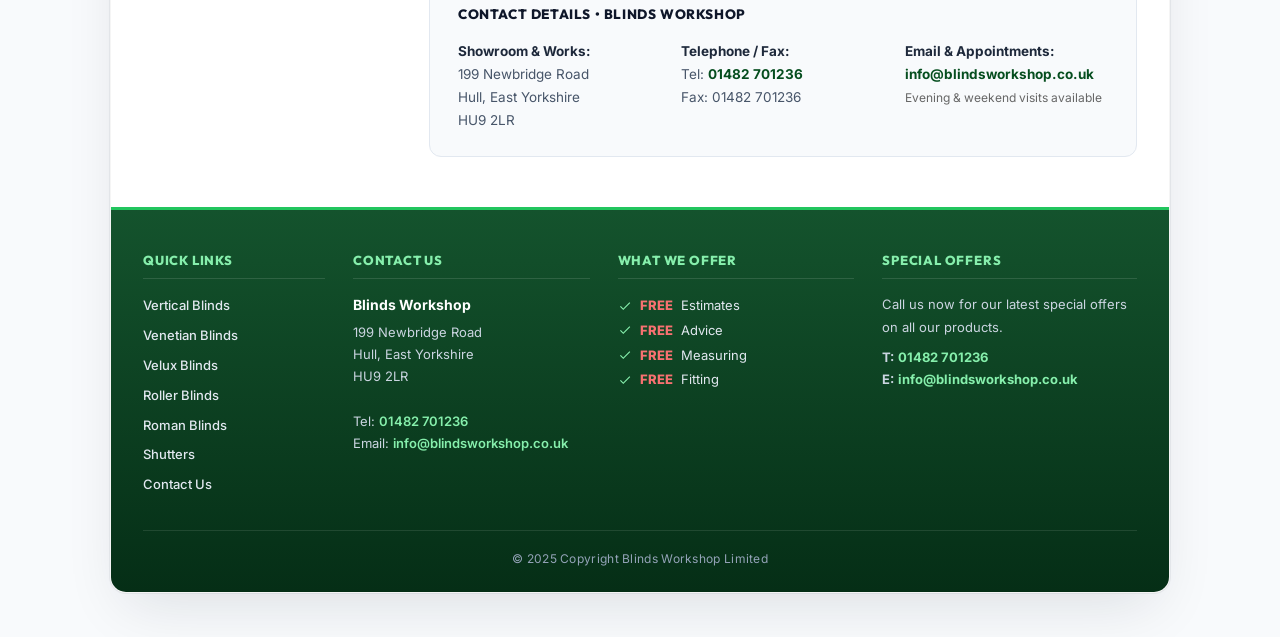
==== commit b4f81740: "Modernize typography, elevation, and design system across all pages without adding extra elements" ====
--- a/index.html
+++ b/index.html
@@ -7,32 +7,41 @@
   <meta name="description" content="The Blinds Workshop is a Hull based manufacturer of high quality blinds for domestic, commercial and trade customers. Showroom based in Hull, East Yorkshire.">
   <title>Blinds Workshop | Verticals | Rollers | Venetian | Velux | Romans | Hull - East Yorkshire</title>
 
-  <!-- Clean System & Web Typography -->
+  <!-- Modern Typography: Outfit for headings, Inter for body -->
   <link rel="preconnect" href="https://fonts.googleapis.com">
   <link rel="preconnect" href="https://fonts.gstatic.com" crossorigin>
-  <link href="https://fonts.googleapis.com/css2?family=Inter:wght@400;500;600;700;800&family=Montserrat:wght@600;700;800&display=swap" rel="stylesheet">
+  <link href="https://fonts.googleapis.com/css2?family=Inter:wght@400;500;600;700;800&family=Outfit:wght@600;700;800&display=swap" rel="stylesheet">
 
   <style>
     /* ==========================================================================
-       BLINDS WORKSHOP - REFINED MODERN REVISION
-       Preserving the authentic green brand identity, structure & content
+       BLINDS WORKSHOP - MODERNIZED DESIGN SYSTEM
+       Enhanced aesthetics, modern typography, elevation & micro-interactions
+       Strictly preserves every existing HTML element & content structure
        ========================================================================== */
     :root {
-      --brand-green: #048124;
-      --brand-green-dark: #005a17;
-      --brand-green-light: #4ABE68;
-      --brand-green-grad: linear-gradient(180deg, #059b2c 0%, #036b1d 100%);
-      --brand-footer-grad: linear-gradient(180deg, #48be66 0%, #309b4b 100%);
-      --accent-red: #c01818;
-      --text-main: #222222;
-      --text-muted: #555555;
-      --bg-page: #eef2f0;
+      --brand-green: #0a6c2d;
+      --brand-green-dark: #064e1f;
+      --brand-green-deep: #033614;
+      --brand-green-light: #22c55e;
+      --brand-green-subtle: #f0fdf4;
+      --brand-green-grad: linear-gradient(135deg, #0b7531 0%, #064e1f 100%);
+      --brand-footer-grad: linear-gradient(180deg, #14532d 0%, #052e16 100%);
+      --accent-red: #dc2626;
+      --text-main: #1e293b;
+      --text-muted: #475569;
+      --text-light: #64748b;
+      --bg-page: #f1f5f9;
       --bg-card: #ffffff;
-      --border-light: #dbe4dd;
-      --radius-sm: 4px;
-      --radius-md: 8px;
-      --shadow-subtle: 0 4px 14px rgba(0, 0, 0, 0.08);
-      --container-width: 1040px;
+      --border-light: #e2e8f0;
+      --border-hover: #cbd5e1;
+      --radius-sm: 6px;
+      --radius-md: 12px;
+      --radius-lg: 16px;
+      --shadow-sm: 0 1px 3px rgba(0, 0, 0, 0.05);
+      --shadow-md: 0 4px 12px -2px rgba(15, 23, 42, 0.08), 0 2px 6px -1px rgba(15, 23, 42, 0.04);
+      --shadow-lg: 0 16px 32px -8px rgba(15, 23, 42, 0.12), 0 4px 12px -2px rgba(15, 23, 42, 0.06);
+      --container-width: 1060px;
+      --transition: all 0.2s cubic-bezier(0.16, 1, 0.3, 1);
     }
 
     *, *::before, *::after {
@@ -41,25 +50,26 @@
       padding: 0;
     }
 
+    html {
+      scroll-behavior: smooth;
+    }
+
     body {
-      font-family: 'Inter', Arial, Helvetica, sans-serif;
+      font-family: 'Inter', -apple-system, BlinkMacSystemFont, 'Segoe UI', Roboto, sans-serif;
       font-size: 14px;
       line-height: 1.6;
       color: var(--text-main);
       background-color: var(--bg-page);
-      background-image: linear-gradient(180deg, #dce9df 0%, #eef2f0 300px);
+      background-image: linear-gradient(180deg, #e2e8f0 0%, #f8fafc 400px);
       background-repeat: no-repeat;
+      -webkit-font-smoothing: antialiased;
+      -moz-osx-font-smoothing: grayscale;
     }
 
     a {
-      color: #000000;
+      color: inherit;
       text-decoration: none;
-      transition: color 0.15s ease;
-    }
-
-    a:hover {
-      color: var(--brand-green-dark);
-      text-decoration: underline;
+      transition: var(--transition);
     }
 
     img {
@@ -68,23 +78,24 @@
       display: block;
     }
 
-    /* Page Wrapper (Faithful to Original 900-1040px Boxed Layout) */
+    /* Page Wrapper (Modern Elevated Container) */
     .site-wrapper {
       max-width: var(--container-width);
-      margin: 15px auto 30px auto;
+      margin: 28px auto 44px auto;
       background: #ffffff;
-      box-shadow: 0 5px 25px rgba(0, 0, 0, 0.12);
-      border-radius: var(--radius-md);
+      box-shadow: 0 24px 60px -15px rgba(15, 23, 42, 0.12), 0 0 0 1px rgba(15, 23, 42, 0.05);
+      border-radius: var(--radius-lg);
       overflow: hidden;
-      border: 1px solid #d0dad2;
+      border: 1px solid rgba(0, 0, 0, 0.04);
     }
 
     /* ==========================================================================
-       HEADER: LOGO, TELEPHONE & BLACK ADDRESS STRIP
+       HEADER: LOGO, TELEPHONE CALLOUT & ADDRESS STRIP
        ========================================================================== */
     .site-header {
-      background: linear-gradient(180deg, #ffffff 0%, #f4fbf5 100%);
-      border-bottom: 3px solid var(--brand-green);
+      background: #ffffff;
+      border-top: 4px solid var(--brand-green);
+      border-bottom: 1px solid var(--border-light);
       position: relative;
     }
 
@@ -92,8 +103,8 @@
       display: flex;
       align-items: center;
       justify-content: space-between;
-      padding: 16px 24px;
-      gap: 20px;
+      padding: 20px 32px;
+      gap: 24px;
       flex-wrap: wrap;
     }
 
@@ -103,9 +114,14 @@
     }
 
     .logo-img {
-      max-height: 75px;
+      max-height: 70px;
       width: auto;
       object-fit: contain;
+      transition: transform 0.2s ease;
+    }
+
+    .logo-container:hover .logo-img {
+      transform: scale(1.02);
     }
 
     /* Header Phone Badge */
@@ -119,70 +135,77 @@
     .phone-pill {
       display: inline-flex;
       align-items: center;
-      gap: 8px;
+      gap: 10px;
       background: var(--brand-green-grad);
       color: #ffffff;
-      padding: 9px 20px;
-      border-radius: var(--radius-md);
-      font-size: 1.15rem;
-      font-weight: 800;
-      box-shadow: 0 3px 8px rgba(4, 129, 36, 0.25);
-      letter-spacing: 0.5px;
+      padding: 10px 24px;
+      border-radius: 9999px;
+      font-family: 'Outfit', sans-serif;
+      font-size: 1.12rem;
+      font-weight: 700;
+      box-shadow: 0 4px 14px rgba(10, 108, 45, 0.25);
+      letter-spacing: 0.3px;
+      transition: var(--transition);
     }
 
     .phone-pill:hover {
-      background: linear-gradient(180deg, #036b1d 0%, #024b14 100%);
+      background: linear-gradient(135deg, #085a25 0%, #043615 100%);
       color: #ffffff;
       text-decoration: none;
+      transform: translateY(-2px);
+      box-shadow: 0 6px 18px rgba(10, 108, 45, 0.32);
     }
 
     .phone-pill svg {
-      width: 18px;
-      height: 18px;
+      width: 17px;
+      height: 17px;
       fill: #ffffff;
+      flex-shrink: 0;
     }
 
     .phone-label {
-      font-size: 0.8rem;
-      color: #666666;
+      font-size: 0.78rem;
+      color: var(--text-light);
       font-weight: 600;
-      margin-top: 4px;
+      margin-top: 6px;
       text-transform: uppercase;
-      letter-spacing: 0.5px;
-    }
-
-    /* Address Bar (Faithful Black Strip with Clean Modern Text) */
+      letter-spacing: 0.8px;
+    }
+
+    /* Address Bar (Refined Dark Slate Strip) */
     .contact_address_strip {
-      background: #111111;
-      color: #ffffff;
+      background: #0f172a;
+      color: #e2e8f0;
       text-align: right;
-      padding: 7px 24px;
-      font-size: 13px;
+      padding: 9px 32px;
+      font-size: 12.5px;
       font-weight: 600;
       letter-spacing: 0.8px;
+      border-top: 1px solid rgba(255, 255, 255, 0.05);
     }
 
     .contact_address_strip span {
       color: var(--brand-green-light);
       margin: 0 8px;
+      opacity: 0.9;
     }
 
     /* ==========================================================================
-       MAIN HORIZONTAL NAVIGATION (Faithful order + Responsive Toggle)
+       MAIN HORIZONTAL NAVIGATION BAR
        ========================================================================== */
     .navbar-main {
       background: var(--brand-green-grad);
       position: sticky;
       top: 0;
       z-index: 100;
-      box-shadow: 0 2px 6px rgba(0,0,0,0.15);
+      box-shadow: 0 4px 12px rgba(0, 0, 0, 0.12);
     }
 
     .nav-container {
       display: flex;
       align-items: center;
       justify-content: space-between;
-      padding: 0 16px;
+      padding: 3px 20px;
     }
 
     .nav-list {
@@ -192,6 +215,7 @@
       flex-wrap: wrap;
       margin: 0;
       padding: 0;
+      gap: 2px;
     }
 
     .nav-item {
@@ -200,37 +224,42 @@
 
     .nav-link {
       display: block;
-      padding: 12px 14px;
-      color: #ffffff;
-      font-weight: 700;
+      padding: 11px 15px;
+      color: #f1f5f9;
+      font-weight: 600;
       font-size: 13px;
       text-transform: uppercase;
       letter-spacing: 0.3px;
       white-space: nowrap;
-      border-bottom: 3px solid transparent;
-      transition: background 0.2s, border-color 0.2s;
+      border-radius: var(--radius-sm);
+      transition: var(--transition);
     }
 
     .nav-link:hover, .nav-link.active {
-      background: rgba(0, 0, 0, 0.18);
-      border-bottom-color: #ffffff;
+      background: rgba(255, 255, 255, 0.18);
       color: #ffffff;
       text-decoration: none;
-    }
-
-    /* Mobile Hamburger Menu */
+      box-shadow: inset 0 0 0 1px rgba(255, 255, 255, 0.25);
+    }
+
+    /* Mobile Hamburger Menu Toggle */
     .mobile-nav-toggle {
       display: none;
-      background: transparent;
-      border: 1px solid rgba(255, 255, 255, 0.4);
-      color: #ffffff;
-      padding: 8px 12px;
+      background: rgba(255, 255, 255, 0.12);
+      border: 1px solid rgba(255, 255, 255, 0.3);
+      color: #ffffff;
+      padding: 8px 14px;
       border-radius: var(--radius-sm);
       font-size: 13px;
-      font-weight: bold;
+      font-weight: 700;
       cursor: pointer;
       align-items: center;
-      gap: 6px;
+      gap: 8px;
+      transition: var(--transition);
+    }
+
+    .mobile-nav-toggle:hover {
+      background: rgba(255, 255, 255, 0.22);
     }
 
     .mobile-nav-toggle svg {
@@ -241,8 +270,9 @@
 
     .mobile-menu-drawer {
       display: none;
-      background: #036b1d;
-      padding: 12px 20px;
+      background: #064e1f;
+      padding: 12px 24px;
+      border-top: 1px solid rgba(255, 255, 255, 0.15);
     }
 
     .mobile-menu-drawer.open {
@@ -254,142 +284,122 @@
     }
 
     .mobile-menu-drawer li {
-      border-bottom: 1px solid rgba(255, 255, 255, 0.15);
+      border-bottom: 1px solid rgba(255, 255, 255, 0.12);
     }
 
     .mobile-menu-drawer a {
       display: block;
-      padding: 10px 0;
+      padding: 11px 0;
       color: #ffffff;
       font-weight: 600;
       font-size: 14px;
+      transition: var(--transition);
+    }
+
+    .mobile-menu-drawer a:hover {
+      color: var(--brand-green-light);
+      padding-left: 6px;
     }
 
     /* ==========================================================================
        HERO BANNER
        ========================================================================== */
     .hero-banner-wrap {
-      padding: 16px 20px 0 20px;
+      padding: 24px 32px 0 32px;
     }
 
     .hero-banner-card {
       position: relative;
-      border-radius: var(--radius-sm);
+      border-radius: var(--radius-md);
       overflow: hidden;
-      border: 1px solid #c9d8cc;
-      box-shadow: var(--shadow-subtle);
+      border: 1px solid rgba(0, 0, 0, 0.08);
+      box-shadow: var(--shadow-md);
       background: #ffffff;
     }
 
     .hero-banner-card img {
       width: 100%;
       height: auto;
-      max-height: 460px;
+      max-height: 480px;
       object-fit: cover;
       display: block;
-    }
-
-    .hero-banner-caption {
-      position: absolute;
-      bottom: 0;
-      left: 0;
-      right: 0;
-      background: rgba(0, 0, 0, 0.72);
-      color: #ffffff;
-      padding: 12px 20px;
-      font-size: 14px;
-      display: flex;
-      align-items: center;
-      justify-content: space-between;
-      flex-wrap: wrap;
-      gap: 10px;
-    }
-
-    .hero-caption-quote {
-      font-weight: 500;
-    }
-
-    .hero-caption-cta {
-      background: var(--brand-green);
-      color: #ffffff;
-      padding: 5px 14px;
-      border-radius: var(--radius-sm);
-      font-weight: 700;
-      font-size: 13px;
-    }
-
-    .hero-caption-cta:hover {
-      background: var(--brand-green-dark);
-      color: #ffffff;
-      text-decoration: none;
+      transition: transform 0.4s ease;
+    }
+
+    .hero-banner-card:hover img {
+      transform: scale(1.01);
     }
 
     /* ==========================================================================
-       TWO-COLUMN LAYOUT (Classic Sidebar + Main Content)
+       TWO-COLUMN LAYOUT (Sidebar + Main Content)
        ========================================================================== */
     .main-body-layout {
       display: flex;
-      padding: 24px 20px;
-      gap: 28px;
-    }
-
-    /* Left Sidebar: Original Site Menu & Quick Contact */
+      padding: 32px 32px 40px 32px;
+      gap: 36px;
+      align-items: flex-start;
+    }
+
+    /* Left Sidebar: Contact Box */
     .sidebar-left {
-      width: 230px;
+      width: 250px;
       flex-shrink: 0;
     }
 
     .sidebar-widget {
-      background: #f8faf8;
-      border: 1px solid #d4e0d7;
-      border-radius: var(--radius-sm);
+      background: #ffffff;
+      border: 1px solid var(--border-light);
+      border-radius: var(--radius-md);
+      box-shadow: var(--shadow-sm);
       margin-bottom: 20px;
       overflow: hidden;
+      transition: var(--transition);
+    }
+
+    .sidebar-widget:hover {
+      border-color: var(--border-hover);
+      box-shadow: var(--shadow-md);
     }
 
     .sidebar-widget-header {
-      background: var(--brand-green);
-      color: #ffffff;
-      padding: 10px 14px;
-      font-size: 14px;
+      background: linear-gradient(135deg, #0a6c2d, #064e1f);
+      color: #ffffff;
+      padding: 12px 18px;
+      font-family: 'Outfit', sans-serif;
+      font-size: 13.5px;
       font-weight: 700;
       text-transform: uppercase;
-      letter-spacing: 0.5px;
-    }
-
-    .sidebar-nav-list {
-      list-style: none;
-      padding: 8px 0;
-    }
-
-    .sidebar-nav-list li a {
-      display: block;
-      padding: 7px 16px;
-      color: #222222;
-      font-size: 13px;
-      font-weight: 600;
-      border-left: 3px solid transparent;
-      transition: all 0.15s;
-    }
-
-    .sidebar-nav-list li a:hover, .sidebar-nav-list li a.active {
-      background: #ebf5ee;
-      border-left-color: var(--brand-green);
-      color: var(--brand-green-dark);
-      text-decoration: none;
-      padding-left: 20px;
+      letter-spacing: 0.6px;
     }
 
     .sidebar-contact-box {
-      padding: 14px 16px;
-      font-size: 13px;
+      padding: 18px;
+      font-size: 13.5px;
       line-height: 1.7;
+      color: var(--text-muted);
     }
 
     .sidebar-contact-box strong {
-      color: var(--brand-green-dark);
+      color: var(--text-main);
+      font-size: 14px;
       display: block;
       margin-bottom: 4px;
+    }
+
+    .sidebar-contact-box hr {
+      border: none;
+      border-top: 1px solid #f1f5f9;
+      margin: 10px 0;
+    }
+
+    .sidebar-contact-box a {
+      color: var(--brand-green);
+      font-weight: 600;
+    }
+
+    .sidebar-contact-box a:hover {
+      color: var(--brand-green-dark);
+      text-decoration: underline;
     }
 
     /* Right Main Content Area */
@@ -399,194 +409,103 @@
     }
 
     .welcome-box {
-      border-bottom: 2px solid #e2ece4;
-      padding-bottom: 22px;
-      margin-bottom: 26px;
+      border-bottom: 1px solid var(--border-light);
+      padding-bottom: 26px;
+      margin-bottom: 28px;
     }
 
     .welcome-title {
-      font-family: 'Montserrat', Arial, sans-serif;
-      font-size: 1.85rem;
+      font-family: 'Outfit', sans-serif;
+      font-size: 2.15rem;
       font-weight: 800;
-      color: var(--brand-green-dark);
-      margin-bottom: 14px;
-      letter-spacing: -0.5px;
-      line-height: 1.2;
+      color: #0f172a;
+      letter-spacing: -0.025em;
+      line-height: 1.18;
+      margin-bottom: 16px;
     }
 
     .welcome-text {
+      font-size: 15px;
+      line-height: 1.75;
+      color: var(--text-muted);
+      margin-bottom: 16px;
+    }
+
+    .welcome-highlight {
+      background: #f0fdf4;
+      border-left: 4px solid var(--brand-green);
+      border-top: 1px solid #dcfce7;
+      border-right: 1px solid #dcfce7;
+      border-bottom: 1px solid #dcfce7;
+      padding: 16px 20px;
       font-size: 14.5px;
-      line-height: 1.75;
-      color: #333333;
-      margin-bottom: 14px;
-    }
-
-    .welcome-highlight {
-      background: #f2f8f4;
-      border-left: 4px solid var(--brand-green);
-      padding: 12px 16px;
-      font-size: 14px;
-      color: #1e4b28;
+      line-height: 1.7;
+      color: #166534;
       font-weight: 500;
-      border-radius: 0 var(--radius-sm) var(--radius-sm) 0;
-      margin: 16px 0;
+      border-radius: 0 var(--radius-md) var(--radius-md) 0;
+      margin: 18px 0 6px 0;
     }
 
     /* ==========================================================================
-       PRODUCT SERVICE CARDS GRID (Clean, client-friendly photo slots)
-       ========================================================================== */
-    .products-section-title {
-      font-size: 1.25rem;
-      font-weight: 700;
-      color: #111111;
-      margin-bottom: 14px;
-      padding-bottom: 6px;
-      border-bottom: 2px solid var(--brand-green);
-      display: inline-block;
-    }
-
-    .service-grid-compact {
-      display: grid;
-      grid-template-columns: repeat(3, 1fr);
-      gap: 16px;
-      margin-bottom: 28px;
-    }
-
-    .service-item-card {
-      border: 1px solid #dce6de;
-      border-radius: var(--radius-sm);
-      overflow: hidden;
-      background: #ffffff;
-      box-shadow: 0 2px 6px rgba(0, 0, 0, 0.04);
-      transition: transform 0.2s, box-shadow 0.2s, border-color 0.2s;
-      display: flex;
-      flex-direction: column;
-    }
-
-    .service-item-card:hover {
-      transform: translateY(-3px);
-      box-shadow: 0 6px 14px rgba(4, 129, 36, 0.12);
-      border-color: var(--brand-green);
-    }
-
-    .service-card-photo {
-      height: 140px;
-      background: #eef2ef;
-      overflow: hidden;
-      position: relative;
-    }
-
-    .service-card-photo img {
-      width: 100%;
-      height: 100%;
-      object-fit: cover;
-      transition: transform 0.3s;
-    }
-
-    .service-item-card:hover .service-card-photo img {
-      transform: scale(1.04);
-    }
-
-    .service-card-content {
-      padding: 12px 14px;
-      display: flex;
-      flex-direction: column;
-      flex-grow: 1;
-    }
-
-    .service-card-heading {
-      font-size: 14px;
-      font-weight: 700;
-      color: var(--brand-green-dark);
-      margin-bottom: 6px;
-    }
-
-    .service-card-text {
-      font-size: 12.5px;
-      color: var(--text-muted);
-      line-height: 1.5;
-      margin-bottom: 10px;
-      flex-grow: 1;
-    }
-
-    .service-card-btn {
-      font-size: 12px;
-      font-weight: 700;
-      color: var(--brand-green);
-      display: inline-flex;
-      align-items: center;
-      gap: 4px;
-    }
-
-    .service-item-card:hover .service-card-btn {
-      color: var(--brand-green-dark);
-      text-decoration: underline;
-    }
-
-    /* Perfect Fit & Pleated Special Mention */
-    .specialty-tag-bar {
-      background: #f4faf6;
-      border: 1px dashed #7bc58e;
-      padding: 12px 16px;
-      border-radius: var(--radius-sm);
-      font-size: 13px;
-      margin-bottom: 24px;
-    }
-
-    .specialty-tag-bar strong {
-      color: var(--brand-green-dark);
-    }
-
-    /* ==========================================================================
-       "WHAT WE OFFER" 4 USPs (Icon + Label Style)
+       "WHAT WE OFFER" 4 USPs
        ========================================================================== */
     .usps-bar-container {
       background: #ffffff;
-      border: 1px solid #d4e0d7;
-      border-radius: var(--radius-sm);
-      padding: 18px 16px;
-      margin-bottom: 24px;
-      box-shadow: 0 2px 8px rgba(0, 0, 0, 0.04);
+      border: 1px solid var(--border-light);
+      border-radius: var(--radius-md);
+      padding: 22px;
+      margin-bottom: 28px;
+      box-shadow: var(--shadow-sm);
     }
 
     .usps-bar-title {
-      font-size: 13.5px;
+      font-family: 'Outfit', sans-serif;
+      font-size: 12.5px;
       font-weight: 800;
-      color: #111111;
+      color: var(--text-light);
       text-transform: uppercase;
-      letter-spacing: 0.5px;
-      margin-bottom: 14px;
+      letter-spacing: 1px;
+      margin-bottom: 16px;
       text-align: center;
     }
 
     .usps-bar-grid {
       display: grid;
       grid-template-columns: repeat(4, 1fr);
-      gap: 12px;
+      gap: 14px;
     }
 
     .usp-pill-box {
-      background: #f8faf8;
-      border: 1px solid #e0ebe2;
-      border-radius: var(--radius-sm);
-      padding: 12px 10px;
+      background: #f8fafc;
+      border: 1px solid var(--border-light);
+      border-radius: 10px;
+      padding: 16px 12px;
       text-align: center;
       display: flex;
       flex-direction: column;
       align-items: center;
       justify-content: center;
+      transition: var(--transition);
+    }
+
+    .usp-pill-box:hover {
+      transform: translateY(-3px);
+      background: #ffffff;
+      border-color: #86efac;
+      box-shadow: 0 8px 20px -4px rgba(10, 108, 45, 0.12);
     }
 
     .usp-tick-icon {
-      width: 26px;
-      height: 26px;
-      background: var(--brand-green);
+      width: 28px;
+      height: 28px;
+      background: linear-gradient(135deg, #16a34a, #15803d);
       color: #ffffff;
       border-radius: 50%;
       display: flex;
       align-items: center;
       justify-content: center;
-      margin-bottom: 8px;
+      margin-bottom: 10px;
+      box-shadow: 0 3px 8px rgba(22, 163, 74, 0.25);
     }
 
     .usp-tick-icon svg {
@@ -596,42 +515,46 @@
     }
 
     .usp-pill-label {
-      font-size: 13px;
+      font-size: 13.5px;
       font-weight: 700;
-      color: #111111;
+      color: #0f172a;
     }
 
     .usp-pill-label span.free-red {
       color: var(--accent-red);
       font-weight: 800;
+      margin-right: 3px;
     }
 
     /* ==========================================================================
-       SPECIAL OFFERS / CTA BAND
+       SPECIAL OFFERS / CALL TO ACTION BAND
        ========================================================================== */
     .special-offers-band {
-      background: var(--brand-green-grad);
-      color: #ffffff;
-      padding: 20px 24px;
-      border-radius: var(--radius-sm);
+      background: linear-gradient(135deg, #0a6c2d 0%, #043c18 100%);
+      color: #ffffff;
+      padding: 26px 30px;
+      border-radius: var(--radius-md);
       display: flex;
       align-items: center;
       justify-content: space-between;
       flex-wrap: wrap;
-      gap: 16px;
-      margin-bottom: 24px;
-      box-shadow: 0 4px 12px rgba(4, 129, 36, 0.2);
+      gap: 20px;
+      margin-bottom: 28px;
+      box-shadow: 0 12px 28px -6px rgba(4, 60, 24, 0.25);
     }
 
     .special-offers-text h4 {
-      font-size: 1.25rem;
+      font-family: 'Outfit', sans-serif;
+      font-size: 1.35rem;
       font-weight: 800;
-      margin-bottom: 4px;
+      margin-bottom: 6px;
+      letter-spacing: -0.01em;
     }
 
     .special-offers-text p {
-      font-size: 13.5px;
-      color: #e5f6e8;
+      font-size: 14px;
+      color: #dcfce7;
+      line-height: 1.5;
     }
 
     .special-offers-buttons {
@@ -643,91 +566,107 @@
 
     .btn-white-phone {
       background: #ffffff;
-      color: var(--brand-green-dark);
+      color: #043c18;
+      font-family: 'Outfit', sans-serif;
       font-weight: 800;
       font-size: 14px;
-      padding: 10px 18px;
+      padding: 12px 22px;
       border-radius: var(--radius-sm);
       display: inline-flex;
       align-items: center;
       gap: 8px;
-      box-shadow: 0 2px 6px rgba(0, 0, 0, 0.15);
+      box-shadow: 0 4px 12px rgba(0, 0, 0, 0.12);
+      transition: var(--transition);
     }
 
     .btn-white-phone:hover {
-      background: #f0fdf4;
+      transform: translateY(-2px);
+      box-shadow: 0 8px 18px rgba(0, 0, 0, 0.18);
       color: #000000;
       text-decoration: none;
     }
 
     .btn-outline-email {
-      border: 1px solid rgba(255, 255, 255, 0.7);
+      background: rgba(255, 255, 255, 0.12);
+      border: 1px solid rgba(255, 255, 255, 0.35);
       color: #ffffff;
       font-weight: 600;
-      font-size: 13px;
-      padding: 9px 16px;
+      font-size: 13.5px;
+      padding: 11px 20px;
       border-radius: var(--radius-sm);
+      transition: var(--transition);
+      backdrop-filter: blur(4px);
     }
 
     .btn-outline-email:hover {
-      background: rgba(255, 255, 255, 0.15);
-      color: #ffffff;
+      background: #ffffff;
+      color: #043c18;
       text-decoration: none;
+      transform: translateY(-2px);
     }
 
     /* ==========================================================================
-       CONTACT DETAIL CARD
+       CONTACT DETAILS SUMMARY BLOCK
        ========================================================================== */
     .contact-details-block {
-      background: #f9fbf9;
-      border: 1px solid #d4e0d7;
-      border-radius: var(--radius-sm);
-      padding: 18px 20px;
+      background: #f8fafc;
+      border: 1px solid var(--border-light);
+      border-radius: var(--radius-md);
+      padding: 24px 28px;
       margin-bottom: 10px;
     }
 
     .contact-details-block h4 {
-      font-size: 14px;
-      font-weight: 700;
-      color: var(--brand-green-dark);
+      font-family: 'Outfit', sans-serif;
+      font-size: 13.5px;
+      font-weight: 800;
+      color: #0f172a;
       text-transform: uppercase;
-      margin-bottom: 10px;
+      letter-spacing: 0.6px;
+      margin-bottom: 14px;
     }
 
     .contact-details-grid {
       display: grid;
       grid-template-columns: repeat(3, 1fr);
-      gap: 16px;
-      font-size: 13px;
-      color: #333333;
+      gap: 20px;
+      font-size: 13.5px;
+      color: var(--text-muted);
+      line-height: 1.7;
+    }
+
+    .contact-details-grid strong {
+      color: var(--text-main);
+      font-weight: 700;
     }
 
     /* ==========================================================================
-       SIGNATURE GREEN FOOTER (Faithful to 2014 original structure)
+       SIGNATURE GREEN FOOTER
        ========================================================================== */
     .site-footer-green {
       background: var(--brand-footer-grad);
-      color: #000000;
-      border-top: 2px solid #309b4b;
-      padding: 24px 24px 14px 24px;
+      color: #cbd5e1;
+      border-top: 3px solid var(--brand-green-light);
+      padding: 40px 32px 24px 32px;
     }
 
     .footer-columns-grid {
       display: grid;
       grid-template-columns: 1fr 1.3fr 1.3fr 1.4fr;
-      gap: 20px;
-      margin-bottom: 20px;
+      gap: 28px;
+      margin-bottom: 28px;
     }
 
     .footer-col h4 {
-      font-size: 14px;
+      font-family: 'Outfit', sans-serif;
+      font-size: 13px;
       font-weight: 800;
       text-transform: uppercase;
-      color: #053b12;
-      border-bottom: 1px solid rgba(0, 0, 0, 0.15);
-      padding-bottom: 6px;
-      margin-bottom: 10px;
-      letter-spacing: 0.5px;
+      color: #86efac;
+      border-bottom: 1px solid rgba(255, 255, 255, 0.12);
+      padding-bottom: 8px;
+      margin-bottom: 14px;
+      letter-spacing: 0.8px;
     }
 
     .footer-links-list {
@@ -735,79 +674,101 @@
     }
 
     .footer-links-list li {
-      margin-bottom: 4px;
+      margin-bottom: 5px;
     }
 
     .footer-links-list a {
-      color: #111111;
+      color: #e2e8f0;
       font-size: 13px;
       font-weight: 500;
+      transition: var(--transition);
+      display: inline-block;
+      padding: 2px 0;
     }
 
     .footer-links-list a:hover {
       color: #ffffff;
-      text-decoration: underline;
+      transform: translateX(3px);
+      text-decoration: none;
     }
 
     .footer-contact-info {
       font-size: 13px;
-      line-height: 1.6;
-      color: #111111;
+      line-height: 1.7;
+      color: #cbd5e1;
     }
 
     .footer-contact-info strong {
       display: block;
-      color: #053b12;
-      font-size: 13.5px;
-    }
-
-    /* Original "What We Offer" with Red Free */
+      color: #ffffff;
+      font-size: 14px;
+      margin-bottom: 4px;
+    }
+
+    .footer-contact-info a {
+      color: #86efac;
+      font-weight: 600;
+    }
+
+    .footer-contact-info a:hover {
+      color: #ffffff;
+      text-decoration: underline;
+    }
+
+    /* "What We Offer" Footer List with Red Free & Light Green Ticks */
     .footer-offers-list {
       list-style: none;
       font-size: 13px;
-      line-height: 1.8;
+      line-height: 1.9;
+      color: #e2e8f0;
     }
 
     .footer-offers-list li {
       display: flex;
       align-items: center;
-      gap: 6px;
+      gap: 8px;
     }
 
     .footer-offers-list li svg {
       width: 14px;
       height: 14px;
-      fill: #053b12;
+      fill: #86efac;
       flex-shrink: 0;
     }
 
     .footer-offers-list span.free-text {
-      color: var(--accent-red);
+      color: #f87171;
       font-weight: 800;
+      margin-right: 4px;
     }
 
     .footer-special-offers {
       font-size: 13px;
-      line-height: 1.6;
-      color: #111111;
+      line-height: 1.7;
+      color: #cbd5e1;
     }
 
     .footer-special-offers a {
-      color: #053b12;
+      color: #86efac;
       font-weight: 700;
     }
 
+    .footer-special-offers a:hover {
+      color: #ffffff;
+      text-decoration: underline;
+    }
+
     .footer-copyright {
-      border-top: 1px solid rgba(0, 0, 0, 0.12);
-      padding-top: 12px;
+      border-top: 1px solid rgba(255, 255, 255, 0.1);
+      padding-top: 18px;
       text-align: center;
       font-size: 12px;
-      color: #ffffff;
-      text-shadow: 0 1px 2px rgba(0, 0, 0, 0.2);
+      color: #94a3b8;
+      letter-spacing: 0.3px;
     }
 
     .footer-copyright a {
-      color: #ffffff;
+      color: #cbd5e1;
       text-decoration: underline;
     }
 
@@ -835,6 +796,7 @@
       .header-top {
         flex-direction: column;
         text-align: center;
+        padding: 16px 20px;
       }
       .header-phone-box {
         align-items: center;
@@ -842,16 +804,20 @@
       .contact_address_strip {
         text-align: center;
         font-size: 11.5px;
+        padding: 8px 16px;
       }
       .nav-list {
         display: none;
       }
       .mobile-nav-toggle {
         display: inline-flex;
-        margin: 8px 0;
-      }
-      .service-grid-compact {
-        grid-template-columns: repeat(2, 1fr);
+        margin: 6px 0;
+      }
+      .hero-banner-wrap {
+        padding: 16px 16px 0 16px;
+      }
+      .main-body-layout {
+        padding: 20px 16px 28px 16px;
       }
       .usps-bar-grid {
         grid-template-columns: repeat(2, 1fr);
@@ -859,18 +825,19 @@
       .contact-details-grid {
         grid-template-columns: 1fr;
       }
+      .site-footer-green {
+        padding: 28px 20px 20px 20px;
+      }
       .footer-columns-grid {
         grid-template-columns: 1fr;
       }
     }
 
     @media (max-width: 480px) {
-      .service-grid-compact {
-        grid-template-columns: 1fr;
-      }
       .special-offers-band {
         flex-direction: column;
         align-items: flex-start;
+        padding: 20px;
       }
       .special-offers-buttons {
         width: 100%;
@@ -878,6 +845,9 @@
       .btn-white-phone, .btn-outline-email {
         width: 100%;
         justify-content: center;
+      }
+      .welcome-title {
+        font-size: 1.75rem;
       }
     }
   </style>
@@ -935,7 +905,7 @@
         <!-- Mobile Menu Toggle Button -->
         <button class="mobile-nav-toggle" id="mobile-btn" aria-label="Open navigation menu">
           <svg viewBox="0 0 24 24"><path d="M3 18h18v-2H3v2zm0-5h18v-2H3v2zm0-7v2h18V6H3z"/></svg>
-          <span>SITE MENU</span>
+          <span>MENU</span>
         </button>
       </div>
 
